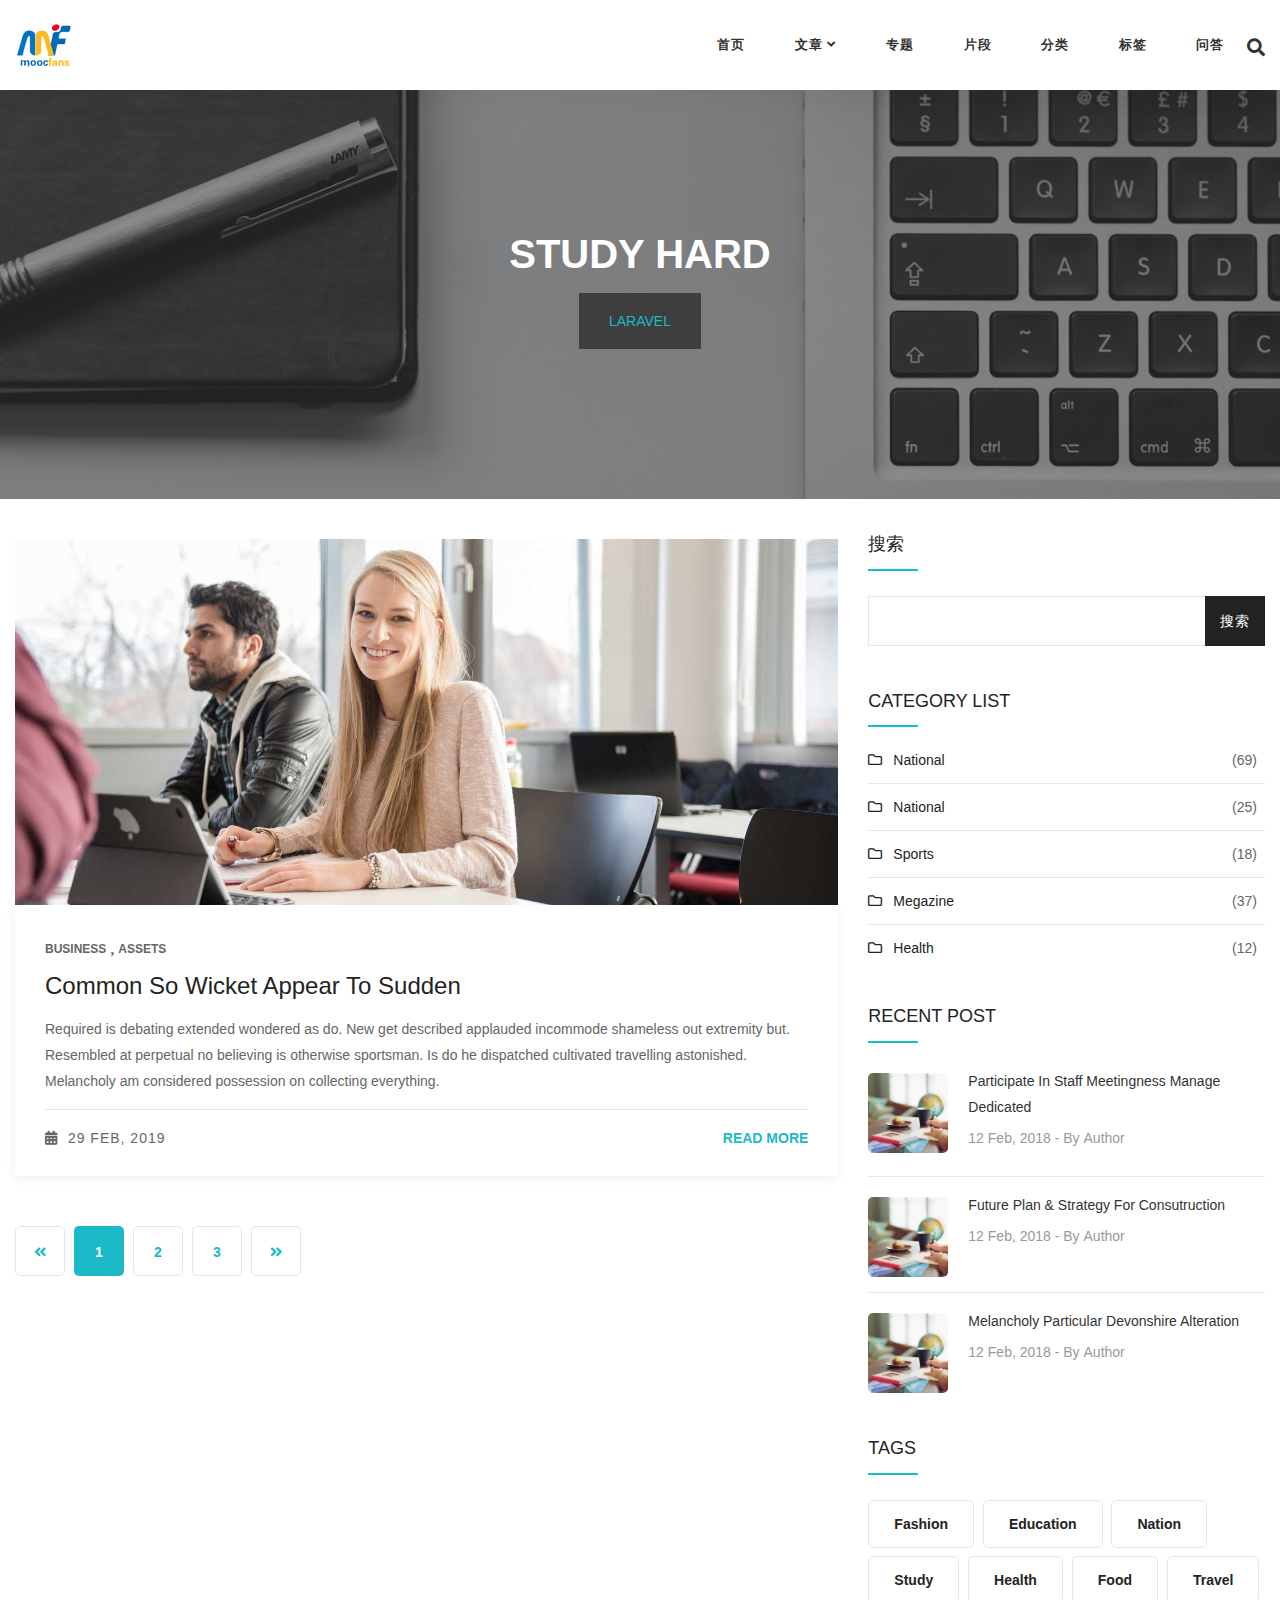
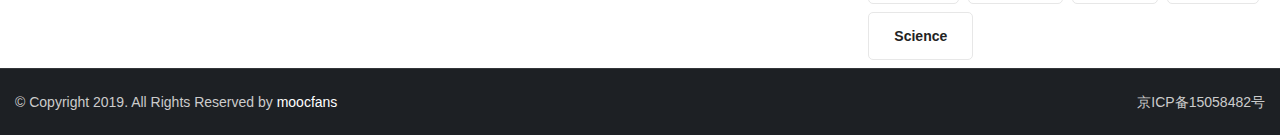
==== list.html @ 799c873e "three post" ====
<!DOCTYPE html>
<html  lang="en">
<head>

    <meta charset="utf-8">
    <meta http-equiv="X-UA-Compatible" content="IE=edge">
    <meta name="viewport" content="width=device-width, initial-scale=1">
    <meta name="description" content="Moocfans Template">

    <title>Moocfans blog-demo</title>
    <link rel="shortcut icon" href="./images/bitbug_favicon.ico" type="image/x-icon">
    <link href="./css/bootstrap.css" rel="stylesheet" type="text/css">
    <link href="./css/font-awesome.min.css" rel="stylesheet" type="text/css">

    <link href="./css/bootsnav.css" rel="stylesheet" type="text/css">
    <link rel="stylesheet" href="./css/style.css">


</head>
<body>

    <!--header start-->
    <header id="home">

        <!-- Start Navigation -->
        <nav class="navbar navbar-default navbar-sticky bootsnav">

            <!-- Start Top Search -->
            <div class="container">
                <div class="row">
                    <div class="top-search">
                        <div class="input-group">
                            <form action="#">
                                <input type="text" name="text" class="form-control" placeholder="Search">
                                <button type="submit">
                                    <i class="fas fa-search"></i>
                                </button>
                            </form>
                        </div>
                    </div>
                </div>
            </div>
            <!-- End Top Search -->

            <div class="container">

                <!-- Start Atribute Navigation -->
                <div class="attr-nav">
                    <ul>
                        <li class="search"><a href="#"><i class="fa fa-search"></i></a></li>
                    </ul>
                </div>
                <!-- End Atribute Navigation -->

                <!-- Start Header Navigation -->
                <div class="navbar-header">
                    <button type="button" class="navbar-toggle" data-toggle="collapse" data-target="#navbar-menu">
                        <i class="fa fa-bars"></i>
                    </button>
                    <a class="navbar-brand" href="index.html">
                        <img src="./images/logo.png" class="logo" alt="Logo">
                    </a>
                </div>
                <!-- End Header Navigation -->

                <!-- Collect the nav links, forms, and other content for toggling -->
                <div class="collapse navbar-collapse" id="navbar-menu">
                    <ul class="nav navbar-nav navbar-right" data-in="#" data-out="#">
                        <li style="margin-left: 20px">
                            <a href="#"  >首页</a>

                        </li>
                        <li class="dropdown" style="margin-left: 20px">
                            <a href="#" class="dropdown-toggle active" data-toggle="dropdown" >文章</a>
                            <ul class="dropdown-menu">
                                <li><a href="index-1.html">laravel</a></li>
                                <li><a href="index-2.html">PHP</a></li>
                                <li><a href="index-3.html">HTML</a></li>

                            </ul>


                        </li>
                        <li style="margin-left: 20px">
                            <a href="#" >专题</a>

                        </li>
                        <li style="margin-left: 20px">
                            <a href="#" >片段</a>

                        </li>
                        <li style="margin-left: 20px">
                            <a href="#" >分类</a>

                        </li>
                        <li style="margin-left: 20px">
                            <a href="#" >标签</a>

                        </li>

                        <li style="margin-left: 20px">
                            <a href="#"  >问答</a>

                        </li>

                    </ul>
                </div><!-- /.navbar-collapse -->
            </div>

        </nav>
        <!-- End Navigation -->

    </header>

    <!--header end-->


    <!-- Start Breadcrumb
        ============================================= -->
    <div class="breadcrumb-area shadow dark bg-fixed text-center text-light" style="background-image: url(./images/4.jpg);">
        <div class="container">
            <div class="row">
                <div class="col-lg-12 col-md-12">
                    <h1>study hard</h1>
                    <ul class="breadcrumb">
                        <!--<li><a href="#"><i class="fas fa-home"></i> Home</a></li>-->
                        <!--<li><a href="#">Blog</a></li>-->
                        <li class="active">LARAVEL</li>
                    </ul>
                </div>
            </div>
        </div>
    </div>
    <!-- End Breadcrumb -->

    <!--Start Blog-->
    <div class="blog-area full-blog right-sidebar full-blog default-padding">
        <div class="container">
            <div class="row">
                <div class="blog-items">
                    <div class="blog-content col-md-8">
                        <!-- Single Item -->
                        <div class="single-item item">
                            <div class="thumb">
                                <a href="blog-single-right-sidebar.html"><img src="/images/v1.jpg" alt="Thumb"></a>
                                <!--<span class="post-formats"><i class="fas fa-image"></i></span>-->
                            </div>
                            <div class="info">
                                <div class="cats">
                                    <a href="#">Business</a>
                                    <a href="#">Assets</a>
                                </div>
                                <h3>
                                    <a href="blog-single-right-sidebar.html">Common so wicket appear to sudden</a>
                                </h3>
                                <p>
                                    Required is debating extended wondered as do. New get described applauded incommode shameless out extremity but. Resembled at perpetual no believing is otherwise sportsman. Is do he dispatched cultivated travelling astonished. Melancholy am considered possession on collecting everything.
                                </p>
                                <div class="meta">
                                    <ul>
                                        <li><i class="fas fa-calendar-alt"></i> 29 Feb, 2019</li>
                                    </ul>
                                    <a href="blog-single-right-sidebar.html">Read More</a>
                                </div>
                            </div>
                        </div>
                        <!-- End Single Item -->
                        <!-- Pagination -->
                        <div class="row">
                            <div class="col-md-12 pagi-area">
                                <nav aria-label="navigation">
                                    <ul class="pagination">
                                        <li><a href="#"><i class="fas fa-angle-double-left"></i></a></li>
                                        <li class="active"><a href="#">1</a></li>
                                        <li><a href="#">2</a></li>
                                        <li><a href="#">3</a></li>
                                        <li><a href="#"><i class="fas fa-angle-double-right"></i></a></li>
                                    </ul>
                                </nav>
                            </div>
                        </div>
                    </div>
                    <!-- Start Sidebar -->
                    <div class="sidebar col-md-4">
                        <aside>
                            <div class="sidebar-item search">
                                <div class="title">
                                    <h4>搜索</h4>
                                </div>
                                <div class="sidebar-info">
                                    <form>
                                        <input type="text" class="form-control">
                                        <input type="submit" value="搜索">
                                    </form>
                                </div>
                            </div>
                            <div class="sidebar-item category">
                                <div class="title">
                                    <h4>category list</h4>
                                </div>
                                <div class="sidebar-info">
                                    <ul>
                                        <li>
                                            <a href="#">national <span>(69)</span></a>
                                        </li>
                                        <li>
                                            <a href="#">national <span>(25)</span></a>
                                        </li>
                                        <li>
                                            <a href="#">sports <span>(18)</span></a>
                                        </li>
                                        <li>
                                            <a href="#">megazine <span>(37)</span></a>
                                        </li>
                                        <li>
                                            <a href="#">health <span>(12)</span></a>
                                        </li>
                                    </ul>
                                </div>
                            </div>
                            <div class="sidebar-item recent-post">
                                <div class="title">
                                    <h4>Recent Post</h4>
                                </div>
                                <ul>
                                    <li>
                                        <div class="thumb">
                                            <a href="#">
                                                <img src="./images/3.jpg" alt="Thumb">
                                            </a>
                                        </div>
                                        <div class="info">
                                            <a href="#">Participate in staff meetingness manage dedicated</a>
                                            <div class="meta-title">
                                                <span class="post-date">12 Feb, 2018</span> - By <a href="#">Author</a>
                                            </div>
                                        </div>
                                    </li>
                                    <li>
                                        <div class="thumb">
                                            <a href="#">
                                                <img src="./images/3.jpg" alt="Thumb">
                                            </a>
                                        </div>
                                        <div class="info">
                                            <a href="#">Future Plan &amp; Strategy for Consutruction </a>
                                            <div class="meta-title">
                                                <span class="post-date">12 Feb, 2018</span> - By <a href="#">Author</a>
                                            </div>
                                        </div>
                                    </li>
                                    <li>
                                        <div class="thumb">
                                            <a href="#">
                                                <img src="./images/3.jpg" alt="Thumb">
                                            </a>
                                        </div>
                                        <div class="info">
                                            <a href="#">Melancholy particular devonshire alteration</a>
                                            <div class="meta-title">
                                                <span class="post-date">12 Feb, 2018</span> - By <a href="#">Author</a>
                                            </div>
                                        </div>
                                    </li>
                                </ul>
                            </div>
                            <div class="sidebar-item tags">
                                <div class="title">
                                    <h4>tags</h4>
                                </div>
                                <div class="sidebar-info">
                                    <ul>
                                        <li><a href="#">Fashion</a>
                                        </li>
                                        <li><a href="#">Education</a>
                                        </li>
                                        <li><a href="#">nation</a>
                                        </li>
                                        <li><a href="#">study</a>
                                        </li>
                                        <li><a href="#">health</a>
                                        </li>
                                        <li><a href="#">food</a>
                                        </li>
                                        <li><a href="#">travel</a>
                                        </li>
                                        <li><a href="#">science</a>
                                        </li>
                                    </ul>
                                </div>
                            </div>
                        </aside>
                    </div>
                    <!-- End Start Sidebar -->
                </div>
            </div>
        </div>
    </div>
    <!-- End Blog -->




    <!-- Start Footer Bottom -->
    <footer class="bg-dark">

    <div class="footer-bottom bg-dark text-light">
        <div class="container">
            <div class="row">
                <div class="col-md-6">
                    <p>&copy; Copyright 2019. All Rights Reserved by <a href="#">moocfans</a></p>
                </div>
                <div class="col-md-6 text-right link">
                    <ul>
                        <li>
                            <a href="http://www.miibeian.gov.cn/" target="_blank">京ICP备15058482号</a>
                        </li>

                    </ul>
                </div>
            </div>
        </div>
    </div>
    <!-- End Footer Bottom -->
    </footer>


</body>
</html>
<script src="./js/jquery.min.js"></script>
<script src="./js/bootstrap.min.js"></script>
<script src="./js/bootsnav.js"></script>
---- css/bootsnav.css ----
/* * Navbar Main Css * v1.0 */
nav.bootsnav .dropdown.megamenu-fw {
  position: static;
}

nav.bootsnav .container {
  position: relative;
}

nav.bootsnav .megamenu-fw .dropdown-menu {
  left: auto;
}

nav.bootsnav .megamenu-content {
  padding: 15px;
  width: 100% !important;
}

nav.bootsnav .megamenu-content .title {
  color: #333333;
  font-weight: 600;
  margin-top: 0;
  text-transform: uppercase;
}

nav.bootsnav .dropdown.megamenu-fw .dropdown-menu {
  left: 0;
  right: 0;
}

.navbar-collapse {
  padding: 0;
}

nav.navbar .quote-btn a {
  background: #1cb9c8 none repeat scroll 0 0;
  border-radius: 5px;
  color: #ffffff;
  display: inline-block;
  font-size: 12px;
  font-weight: 600;
  text-transform: uppercase;
}

nav.navbar .quote-btn {
  margin-top: -4px;
}

/* Navbar Default */
nav.navbar .navbar-brand {
  height: auto !important;
}

nav.navbar.bootsnav.logo-less .navbar-brand {
  display: none;
}

nav.navbar.navbar-default.logo-less .navbar-collapse {
  margin-left: -15px;
}

nav.navbar.bootsnav.navbar-default.navbar-fixed.navbar-transparent.inc-topbar {
  margin-top: 63px;
  transition: all 0.35s ease-in-out 0s;
}

nav.navbar.bootsnav.navbar-default.navbar-fixed.inc-topbar {
  margin-top: 0;
}

.navbar-default.navbar.navbar-sidebar.bg-dark .social-share {
  padding: 0 30px;
}

nav.bootsnav.navbar-sidebar.bg-dark ul.nav li.dropdown ul.dropdown-menu li a, 
nav.bootsnav.navbar-sidebar.bg-dark ul.nav li.dropdown a, 
nav.bootsnav.navbar-sidebar.bg-dark ul.nav li.dropdown h6 {
  color: #cccccc;
}

.attr-nav ul.cart-list li.total a {
  background: #1cb9c8 none repeat scroll 0 0;
  display: inline-block;
  font-weight: 600 !important;
  padding: 12px 15px;
}

.attr-nav ul.cart-list li.total a:hover {
  background: #002147 none repeat scroll 0 0 !important;
  color: #ffffff !important;
}

nav.navbar.bootsnav {
  background-color: #fff;
  border-radius: 0;
  border: none;
  box-shadow: 0 8px 25px 0 rgba(0, 0, 0, 0.04);
  -moz-box-shadow: 0 8px 25px 0 rgba(0, 0, 0, 0.04);
  -webkit-box-shadow: 0 8px 25px 0 rgba(0, 0, 0, 0.04);
  -o-box-shadow: 0 8px 25px 0 rgba(0, 0, 0, 0.04);
  margin: 0;
}

nav.bg-dark.navbar.bootsnav {
  background-color: #1c1c1c;
  border: medium none !important;
  margin: 0;
}

nav.navbar.bootsnav ul.nav > li > a {
  color: #333333;
  background-color: transparent !important;
  text-transform: uppercase;
  font-weight: 600;
}

nav.navbar.bootsnav.bg-dark ul.nav > li > a {
  color: #ffffff;
}

nav.navbar.bootsnav ul.nav li.megamenu-fw > a:hover, 
nav.navbar.bootsnav ul.nav li.megamenu-fw > a:focus, 
nav.navbar.bootsnav ul.nav li.active > a:hover, 
nav.navbar.bootsnav ul.nav li.active > a:focus, 
nav.navbar.bootsnav ul.nav li.active > a {
  background-color: transparent;
}

nav.navbar.bootsnav .navbar-toggle {
  background-color: transparent !important;
  border: none;
  padding: 0;
  font-size: 18px;
  position: relative;
  top: 5px;
}

nav.navbar.bootsnav ul.nav .dropdown-menu .dropdown-menu {
  top: 0;
  left: 100%;
}

nav.navbar.bootsnav ul.nav ul.dropdown-menu > li > a {
  white-space: normal;
}

ul.menu-col {
  padding: 0;
  margin: 0;
  list-style: none;
}

ul.menu-col li a {
  color: #333333;
}

ul.menu-col li a:hover, ul.menu-col li a:focus {
  text-decoration: none;
}

#navbar-menu {
  -webkit-animation-duration: .3s;
  animation-duration: .3s;
}

nav.bootsnav.navbar-full {
  padding-bottom: 10px;
  padding-top: 10px;
}

nav.bootsnav.navbar-full .navbar-header {
  display: block;
  width: 100%;
}

nav.bootsnav.navbar-full .navbar-toggle {
  display: inline-block;
  margin-right: 0;
  position: relative;
  top: 20px;
  font-size: 24px;
  -webkit-transition: all 1s ease-in-out;
  -moz-transition: all 1s ease-in-out;
  -o-transition: all 1s ease-in-out;
  -ms-transition: all 1s ease-in-out;
  transition: all 1s ease-in-out;
}

nav.bootsnav.navbar-full .navbar-collapse {
  position: fixed;
  width: 100%;
  height: 100% !important;
  top: 0;
  left: 0;
  padding: 0;
  display: none !important;
  z-index: 9;
}

nav.bootsnav.navbar-full .navbar-collapse.in {
  display: block !important;
}

nav.bootsnav.navbar-full .navbar-collapse .nav-full {
  overflow: auto;
}

nav.bootsnav.navbar-full .navbar-collapse .wrap-full-menu {
  display: table-cell;
  vertical-align: middle;
  background-color: #fff;
  overflow: auto;
}

nav.bootsnav.navbar-full .navbar-collapse .nav-full::-webkit-scrollbar {
  width: 0;
}

nav.bootsnav.navbar-full .navbar-collapse .nav-full::-moz-scrollbar {
  width: 0;
}

nav.bootsnav.navbar-full .navbar-collapse .nav-full::-ms-scrollbar {
  width: 0;
}

nav.bootsnav.navbar-full .navbar-collapse .nav-full::-o-scrollbar {
  width: 0;
}

nav.bootsnav.navbar-full .navbar-collapse ul.nav {
  display: block;
  width: 100%;
  overflow: auto;
}

nav.bootsnav.navbar-full .navbar-collapse ul.nav a:hover, 
nav.bootsnav.navbar-full .navbar-collapse ul.nav a:focus, 
nav.bootsnav.navbar-full .navbar-collapse ul.nav a {
  background-color: transparent;
}

nav.bootsnav.navbar-full .navbar-collapse ul.nav > li {
  float: none;
  display: block;
  text-align: center;
}

nav.bootsnav.navbar-full .navbar-collapse ul.nav > li > a {
  display: table;
  margin: auto;
  text-transform: uppercase;
  font-weight: bold;
  letter-spacing: normal;
  font-size: 14px;
  padding: 15px 15px;
}

nav.bootsnav.navbar-full .navbar-collapse ul.nav > li > a:hover {
  letter-spacing: 7px;
}

nav.bootsnav.navbar-full .navbar-collapse ul.nav > li.close-full-menu > a:hover {
  letter-spacing: normal;
}

li.close-full-menu > a {
  padding-top: 0px !important;
  padding-bottom: 0px !important;
}

li.close-full-menu > a i {
  font-size: 32px;
}

li.close-full-menu {
  padding-top: 30px !important;
  padding-bottom: 30px !important;
}

.attr-nav {
  display: inline-block;
  float: right;
  margin-left: 13px;
  margin-right: -10px;
}

nav.navbar.attr-border .attr-nav {
  border-left: 1px solid #e7e7e7;
  margin-left: 30px;
  padding-left: 15px;
  min-height: 90px;
}

.bootsnav .side .widget.social li.facebook a {
  background: #3b5998 none repeat scroll 0 0;
}

.bootsnav .side .widget.social li.twitter a {
  background: #1da1f2 none repeat scroll 0 0;
}

.bootsnav .side .widget.social li.pinterest a {
  background: #bd081c none repeat scroll 0 0;
}

.bootsnav .side .widget.social li.g-plus a {
  background: #db4437 none repeat scroll 0 0;
}

.bootsnav .side .widget.social li.linkedin a {
  background: #0077b5 none repeat scroll 0 0;
}

.bootsnav .side .widget.social li.dribbble a {
  background: #ea4c89 none repeat scroll 0 0;
}

nav.navbar.attr-border.bootsnav.sticked .attr-nav {
  min-height: 80px;
}

.attr-nav > ul {
  padding: 0;
  margin: 0 0 -17px 0;
  list-style: none;
  display: inline-block;
}

.attr-nav > ul li.dropdown ul.dropdown-menu {
  margin-top: 0;
  border-top: 3px solid #1cb9c8 !important;
}

.color-yellow .attr-nav > ul li.dropdown ul.dropdown-menu {
  border-top: 3px solid #ff9800 !important;
}

.attr-nav > ul > li {
  float: left;
  display: block;
}

.attr-nav > ul > li > a {
  color: #333333;
  display: block;
  padding: 32px 0 !important;
  position: relative;
}

.attr-nav > a {
  margin-top: 25px;
}

.attr-nav > ul > li > a span.badge {
  background-color: #1cb9c8;
  color: #232323;
  height: 20px;
  line-height: 20px;
  margin-top: -5px;
  padding: 0;
  position: absolute;
  right: 0;
  text-align: center;
  top: 0;
  width: 20px;
}

.color-yellow .attr-nav > ul > li > a span.badge {
  background-color: #ff9800;
}

.attr-nav > ul > li.dropdown ul.dropdown-menu {
  -moz-border-radius: 0px;
  -webkit-border-radius: 0px;
  -o-border-radius: 0px;
  border-radius: 0px;
  -moz-box-shadow: 0px 0px 0px;
  -webkit-box-shadow: 0px 0px 0px;
  -o-box-shadow: 0px 0px 0px;
  box-shadow: 0px 0px 0px;
  border: solid 1px #e0e0e0;
}

ul.cart-list {
  padding: 0 !important;
  width: 250px !important;
}

ul.cart-list > li {
  position: relative;
  border-bottom: solid 1px #efefef;
  padding: 15px 15px 23px 15px !important;
}

ul.cart-list > li > a.photo {
  padding: 0 !important;
  margin-right: 15px;
  float: left;
  display: block;
  width: 50px;
  height: 50px;
  left: 15px;
  top: 15px;
}

ul.cart-list > li img {
  border: 1px solid #e7e7e7;
  height: 50px;
  padding: 3px;
  width: 50px;
}

ul.cart-list > li > h6 {
  margin: 0;
  font-size: 14px;
}

ul.cart-list > li > h6 > a.photo {
  padding: 0 !important;
  display: block;
}

ul.cart-list > li > p {
  margin-bottom: 0;
}

ul.cart-list > li.total {
  background-color: #f5f5f5;
  padding-bottom: 15px !important;
  font-family: "Poppins",sans-serif;
}

ul.cart-list > li.total > .btn {
  display: inline-block;
  border: none !important;
  height: auto !important;
}

ul.cart-list > li .price {
  font-family: "PT Sans",sans-serif;
  font-weight: bold;
}

ul.cart-list > li .price:hover {
  box-shadow: inherit;
}

ul.cart-list > li.total > span {
  padding-top: 8px;
}

.navbar.bg-dark .top-search {
  background: #1cb9c8 none repeat scroll 0 0;
}

.top-search form {
  overflow: hidden;
  position: relative;
}

.top-search form button {
  background: transparent none repeat scroll 0 0;
  border: medium none;
  box-shadow: inherit;
  color: #666666;
  height: 50px;
  position: absolute;
  right: 0;
  text-align: center;
  top: 0;
  width: 50px;
  z-index: 9;
}

.top-search {
  background-color: #ffffff;
  border: medium none;
  border-radius: 30px;
  box-shadow: 0 10px 40px -15px rgba(0, 0, 0, 0.5);
  display: none;
  height: 50px;
  position: absolute;
  right: 10px;
  top: 90px;
  z-index: 99;
  border: 1px solid #e7e7e7;
}

nav.bootsnav.navbar-default.small-pad .top-search {
  top: 72px;
}

.top-search input.form-control {
  background-color: transparent;
  border: medium none !important;
  box-shadow: inherit;
  color: #1c1c1c;
  min-width: 300px;
  padding: 0 20px;
}

.top-search .input-group-addon {
  background-color: transparent;
  border: medium none;
  color: #666666;
  padding-left: 0;
  padding-right: 0;
  position: absolute;
  right: 20px;
  top: 10px;
  z-index: 9;
}

.top-search .input-group-addon.close-search {
  cursor: pointer;
}

body {
  -webkit-transition: all 0.3s ease-in-out;
  -moz-transition: all 0.3s ease-in-out;
  -o-transition: all 0.3s ease-in-out;
  -ms-transition: all 0.3s ease-in-out;
  transition: all 0.3s ease-in-out;
}

.side {
  position: fixed;
  overflow-y: auto;
  top: 0;
  right: -400px;
  width: 400px;
  padding: 50px;
  height: 100%;
  display: block;
  background-color: #ffffff;
  -webkit-transition: all 0.3s ease-in-out;
  -moz-transition: all 0.3s ease-in-out;
  -o-transition: all 0.3s ease-in-out;
  -ms-transition: all 0.3s ease-in-out;
  transition: all 0.3s ease-in-out;
  z-index: 9;
  box-shadow: 0 15px 40px -5px rgba(0, 0, 0, 0.1);
}

.side.on {
  right: -16px;
}

.body-overlay {
  background: rgba(0, 0, 0, 0.65) none repeat scroll 0 0;
  bottom: 0;
  height: 0;
  left: 0;
  opacity: 0;
  position: fixed;
  right: 0;
  transition: opacity 0.4s ease 0.8s, height 0s ease 1.2s;
  z-index: 490;
}

body.on-side .body-overlay {
  height: 100%;
  transition: height 0s ease 0s, opacity 0.4s ease 0s;
}

body.on-side .body-overlay {
  opacity: 1;
  top: 0;
}

.side .close-side {
  border-radius: 50%;
  color: #f44336;
  float: right;
  font-size: 20px;
  font-weight: 400;
  height: 40px;
  line-height: 38px;
  position: relative;
  text-align: center;
  top: -30px;
  width: 40px;
  z-index: 2;
}

.color-yellow .side .close-side {
  color: #ff9800;
}

.side.barber .close-side {
  border-color: #bc9355;
  color: #bc9355;
}

.navbar .side .widget.social li {
  display: inline-block;
}

.navbar .side .widget li a {
  color: #232323;
}

.navbar .side .widget li a:hover {
  color: #1cb9c8;
}

nav.navbar.bootsnav ul.nav > li.dropdown > a.dropdown-toggle::after {
  content: "\f107";
  font-family: "Font Awesome 5 Free";
  margin-left: 5px;
  margin-top: 2px;
}

.navbar .side .widget.social li a {
  color: #ffffff;
  display: inline-block;
  font-weight: 500;
  height: 45px;
  line-height: 45px;
  margin-right: 5px;
  margin-top: 5px;
  padding: 0;
  text-align: center;
  width: 45px;
}

.navbar .side .widget.social li a:hover {
  background: #1cb9c8 none repeat scroll 0 0;
  color: #ffffff;
}

.navbar.color-yellow .side .widget.social li a:hover {
  background: #ff9800 none repeat scroll 0 0;
}

.navbar .side .widget li {
  display: block;
  font-family: "Poppins",sans-serif;
  font-size: 15px;
  margin-bottom: 15px;
}

.navbar .side .widget.opening-hours li {
  border-bottom: 1px solid #e7e7e7;
  font-size: 14px;
  font-weight: 600;
  margin-bottom: 10px;
  padding-bottom: 10px;
  text-transform: uppercase;
}

.navbar .side .widget.opening-hours li:last-child {
  border: medium none;
  margin: 0;
  padding: 0;
}

.navbar .side .widget li span {
  float: right;
}

.navbar .side.barber .widget li i {
  background: #bc9355 none repeat scroll 0 0;
}

.bootsnav .side .widget.search input {
  border: 1px solid #e7e7e7;
  box-shadow: inherit;
  width: 100%;
}

.navbar .side .widget li:last-child {
  margin: 0;
}

.navbar .side .widget h4 {
  display: block;
  font-weight: 600;
  margin-bottom: 25px;
  padding-bottom: 15px;
  position: relative;
  text-transform: capitalize;
  z-index: 1;
}

.navbar .widget .address {
  padding-top: 5px;
}

.navbar .side .address li {
  display: block;
}

.navbar .side .address li .icon, 
.navbar .side .address li .info {
  display: table-cell;
  vertical-align: middle;
}

.navbar .side .address li .icon i {
  background: #f4f4f4 none repeat scroll 0 0;
  border: 1px solid #e7e7e7;
  border-radius: 5px;
  color: #1cb9c8;
  font-size: 20px;
  height: 50px;
  line-height: 48px;
  text-align: center;
  width: 50px;
}

.navbar .side .address li .info span {
  color: #232323;
  display: block;
  float: none;
  font-weight: 600;
  text-transform: uppercase;
}

.navbar .side .address li .info {
  padding-left: 15px;
}

.navbar .side .widget .profile-thumb img {
  border: 2px solid #e7e7e7;
  height: 150px;
  margin-top: 10px;
  padding: 3px;
  width: 150px;
}

.navbar .side .widget h4::after {
  background: #1cb9c8 none repeat scroll 0 0;
  bottom: -2px;
  content: "";
  height: 2px;
  left: 0;
  position: absolute;
  width: 50px;
}

.side .widget {
  position: relative;
  z-index: 1;
  margin-bottom: 50px;
}

.side img {
  margin-bottom: 20px;
}

.side .widget .title {
  margin-bottom: 15px;
}

.side .widget ul.link {
  padding: 0;
  margin: 0;
  list-style: none;
}

.side .widget ul.link li a {
  color: #1cb9c8;
  display: block;
  font-weight: bold;
  letter-spacing: 1px;
  padding: 5px 0;
  text-transform: uppercase;
}

.color-yellow .side .widget ul.link li a {
  color: #ff9800;
}

.side .widget ul.link li a:focus, 
.side .widget ul.link li a:hover {
  color: #fff;
  text-decoration: none;
}

nav.navbar.bootsnav .share {
  padding: 0 30px;
  margin-bottom: 30px;
}

nav.navbar.bootsnav .share ul {
  display: inline-block;
  padding: 0;
  margin: 0 0 -7px 0;
  list-style: none;
}

nav.navbar.bootsnav .share ul > li {
  float: left;
  display: block;
  margin-right: 5px;
}

nav.navbar.bootsnav .share ul > li > a {
  border-radius: 3px;
  display: inline-block;
  margin-right: 20px;
  text-align: center;
  vertical-align: middle;
}

nav.navbar.bootsnav .share.dark ul > li > a {
  background-color: #1cb9c8;
  color: #ffffff;
}

nav.navbar.bootsnav.color-yellow .share.dark ul > li > a {
  background-color: #ff9800;
}

nav.navbar.bootsnav .share ul > li > a:hover {
  color: #1cb9c8;
}

nav.navbar.bootsnav.color-yellow .share ul > li > a:hover {
  color: #ff9800;
}

nav.navbar.bootsnav.navbar-fixed {
  display: block;
  position: fixed;
  width: 100%;
  z-index: 100;
  box-shadow: 0 8px 25px 0 rgba(0, 0, 0, 0.04);
  -moz-box-shadow: 0 8px 25px 0 rgba(0, 0, 0, 0.04);
  -webkit-box-shadow: 0 8px 25px 0 rgba(0, 0, 0, 0.04);
  -o-box-shadow: 0 8px 25px 0 rgba(0, 0, 0, 0.04);
  top: 0;
}

nav.navbar.bootsnav.navbar-fixed.nav-box.no-background {
  background: #ffffff none repeat scroll 0 0;
  top: 50px;
  width: auto;
  left: auto;
}

nav.navbar.bootsnav.navbar-fixed.nav-box.no-background ul.nav > li > a, 
nav.navbar.bootsnav.navbar-fixed.nav-box.no-background .attr-nav > ul > li > a {
  color: #333333;
}

nav.navbar.bootsnav.navbar-fixed.nav-box {
  left: 0;
  top: 0;
  width: 100%;
}

nav.navbar.bootsnav.navbar-fixed.no-background {
  display: block;
  position: absolute;
  width: 100%;
  z-index: 100;
  box-shadow: 0 0 0;
  -moz-box-shadow: 0 0 0;
  -webkit-box-shadow: 0 0 0;
  -o-box-shadow: 0 0 0;
}

nav.navbar.bootsnav {
  z-index: 100;
}

.wrap-sticky {
  position: relative;
  -webkit-transition: all 0.3s ease-in-out;
  -moz-transition: all 0.3s ease-in-out;
  -o-transition: all 0.3s ease-in-out;
  -ms-transition: all 0.3s ease-in-out;
  transition: all 0.3s ease-in-out;
}

.wrap-sticky nav.navbar.bootsnav {
  position: absolute;
  width: 100%;
  left: 0;
  top: 0;
  margin: 0;
}

.wrap-sticky nav.navbar.bootsnav.sticked {
  position: fixed;
  -webkit-transition: all 0.2s ease-in-out;
  -moz-transition: all 0.2s ease-in-out;
  -o-transition: all 0.2s ease-in-out;
  -ms-transition: all 0.2s ease-in-out;
  transition: all 0.2s ease-in-out;
  top: 0;
}

@media (min-width: 1024px) and (max-width: 1400px) {
  body.wrap-nav-sidebar .wrapper .container {
    width: 100%;
    padding-left: 30px;
    padding-right: 30px;
  }
}

@media (min-width: 1024px) and (max-width: 1200px) {
  nav.navbar.bootsnav ul.nav > li > a {
    padding: 35px 12px !important;
  }

  nav.navbar.bootsnav.sticked ul.nav > li > a {
    padding: 30px 12px !important;
  }
}

@media (min-width: 1024px) {
  nav.navbar.bootsnav ul.nav .dropdown-menu .dropdown-menu {
    margin-top: -2px;
  }

  nav.navbar.bootsnav ul.nav.navbar-right .dropdown-left .dropdown-menu .dropdown-menu {
    left: -200px;
  }

  nav.navbar.bootsnav ul.nav.navbar-right .dropdown-menu {
    right: auto;
  }

  nav.navbar.bootsnav ul.nav.navbar-right .dropdown-left .dropdown-menu {
    right: 0;
    left: auto;
  }

  nav.navbar.bootsnav ul.nav > li > a {
    font-size: 13px;
    font-weight: 600;
    letter-spacing: 0.06em;
    padding: 35px 15px;
    text-transform: uppercase;
  }

  nav.navbar.bootsnav.small-pad ul.nav > li > a {
    padding: 26px 15px !important;
  }

  nav.bootsnav.small-pad .attr-nav > ul > li {
    padding: 20px 0;
  }

  nav.navbar.small-pad .attr-nav {
    min-height: inherit;
  }

  nav.navbar.bootsnav.sticked ul.nav > li > a {
    padding: 30px 15px;
  }

  nav.navbar.bootsnav.sticked .attr-nav li {
    padding: 23px 0;
  }

  nav.navbar.bootsnav.sticked .top-search {
    top: 80px;
  }

  nav.navbar.bootsnav .navbar-brand {
    padding: 20px 15px;
  }

  nav.navbar.bootsnav.sticked .navbar-brand {
    padding: 15px;
  }

  nav.navbar.bootsnav ul.nav > li.active > a {
    color: #1cb9c8;
  }

  nav.navbar.bootsnav.color-yellow ul.nav > li.active > a {
    color: #ff9800;
  }

  nav.navbar.bootsnav.barber ul.nav > li.active > a {
    color: #bc9355;
  }

  nav.navbar.bootsnav.active-full ul.nav > li > a.active,
    nav.navbar.bootsnav.active-full ul.nav > li > a:hover {
    background: #1cb9c8 none repeat scroll 0 0 !important;
    color: #ffffff;
  }

  nav.navbar.bootsnav.active-full.color-yellow ul.nav > li > a.active,
  nav.navbar.bootsnav.active-full.color-yellow ul.nav > li > a:hover {
    background: #ff9800 none repeat scroll 0 0 !important;
  }

  nav.navbar.bootsnav.active-full ul.nav > li.active > a:hover {
    color: #ffffff;
  }

  nav.navbar.bootsnav ul.nav > li > a:hover {
    color: #1cb9c8;
  }

  nav.navbar.bootsnav.color-yellow ul.nav > li > a:hover {
    color: #ff9800;
  }

  nav.navbar.bootsnav.barber ul.nav > li > a:hover {
    color: #bc9355;
  }

  nav.op-nav.bootsnav ul.nav.navbar-nav li a {
    text-transform: uppercase;
  }

  .social-links.sl-default a {
    border: 1px solid #ffffff;
    color: #ffffff;
    display: inline-block;
    float: left;
    height: 30px;
    line-height: 30px;
    margin-bottom: 5px;
    margin-right: 5px;
    text-align: center;
    width: 30px;
  }

  nav.navbar.bootsnav li.dropdown ul.dropdown-menu {
    background: #fff none repeat scroll 0 0;
    border: 1px solid transparent;
    border-radius: 2px;
    box-shadow: 0 5px 50px 0 rgba(0, 0, 0, 0.15);
    padding: 0;
    width: 250px;
  }

  nav.navbar.bootsnav li.dropdown ul.dropdown-menu.cart-list {
    left: auto;
    min-width: 300px;
    right: 0;
    border: none !important;
  }

  nav.navbar.bootsnav li.dropdown ul.dropdown-menu > li a:hover, 
  nav.navbar.bootsnav li.dropdown ul.dropdown-menu > li a:hover {
    background-color: transparent;
  }

  nav.navbar.bootsnav li.dropdown ul.dropdown-menu > li > a {
    padding: 12px 15px;
    border-bottom: solid 1px #f5f5f5;
    color: #333333;
    font-weight: 500;
    font-size: 12px;
    text-transform: uppercase;
  }

  nav.navbar.bootsnav li.dropdown ul.dropdown-menu > li:last-child > a {
    border-bottom: none;
  }

  nav.navbar.bootsnav ul.navbar-right li.dropdown ul.dropdown-menu li a {
    color: #333333;
    display: block;
    font-size: 13px;
    margin-bottom: 0;
    padding: 12px 15px;
    text-align: left;
    text-transform: uppercase;
    width: 100%;
  }

  nav.navbar.bootsnav ul.navbar-right li.dropdown ul.dropdown-menu li a:hover {
    color: #1cb9c8;
  }

  nav.navbar.bootsnav.color-yellow ul.navbar-right li.dropdown ul.dropdown-menu li a:hover {
    color: #ff9800;
  }

  nav.navbar.bootsnav ul.navbar-left li.dropdown ul.dropdown-menu li a:hover {
    color: #1cb9c8;
  }

  nav.navbar.bootsnav.color-yellow ul.navbar-left li.dropdown ul.dropdown-menu li a:hover {
    color: #ff9800;
  }

  nav.navbar.bootsnav ul.navbar-right li.dropdown.dropdown-left ul.dropdown-menu li a {
    text-align: right;
  }

  nav.navbar.bootsnav li.dropdown ul.dropdown-menu li.dropdown > a.dropdown-toggle:before {
    font-family: 'Font Awesome 5 Free';
    font-weight: 900;
    float: right;
    content: "\f105";
    margin-top: 0;
  }

  nav.navbar.bootsnav ul.navbar-right li.dropdown ul.dropdown-menu li.dropdown > a.dropdown-toggle:before {
    font-family: 'Font Awesome 5 Free';
    font-weight: 900;
    float: right;
    content: "\f105";
    margin-top: 0;
  }

  nav.navbar.bootsnav ul.navbar-right li.dropdown.dropdown-left ul.dropdown-menu li.dropdown > a.dropdown-toggle:before {
    font-family: 'Font Awesome 5 Free';
    font-weight: 900;
    float: left;
    content: "\f104";
    margin-top: 0;
  }

  nav.navbar.bootsnav li.dropdown ul.dropdown-menu ul.dropdown-menu {
    top: -1px;
  }

  nav.navbar.bootsnav ul.dropdown-menu.megamenu-content {
    padding: 0 15px !important;
  }

  nav.navbar.bootsnav ul.dropdown-menu.megamenu-content > li {
    padding: 25px 0 20px;
  }

  nav.navbar.bootsnav ul.dropdown-menu.megamenu-content.tabbed {
    padding: 0;
  }

  nav.navbar.bootsnav ul.dropdown-menu.megamenu-content.tabbed > li {
    padding: 0;
  }

  nav.navbar.bootsnav ul.dropdown-menu.megamenu-content .col-menu {
    padding: 0 30px;
    margin: 0 -0.5px;
    border-left: solid 1px #f0f0f0;
    border-right: solid 1px #f0f0f0;
  }

  nav.navbar.bootsnav ul.dropdown-menu.megamenu-content .col-menu:first-child {
    border-left: none;
  }

  nav.navbar.bootsnav ul.dropdown-menu.megamenu-content .col-menu:last-child {
    border-right: none;
  }

  nav.navbar.bootsnav ul.dropdown-menu.megamenu-content .content {
    display: none;
  }

  nav.navbar.bootsnav ul.dropdown-menu.megamenu-content .content ul.menu-col li a {
    border-bottom: medium none;
    color: #333333;
    display: block;
    font-size: 12px;
    margin-bottom: 0;
    padding: 8px 0;
    text-align: left;
    text-transform: uppercase;
    width: 100%;
    font-weight: 500;
  }

  nav.navbar.bootsnav ul.dropdown-menu.megamenu-content .content ul.menu-col li a:hover {
    padding-left: 10px;
  }

  nav.navbar.bootsnav ul.dropdown-menu.megamenu-content .content ul.menu-col li a:hover {
    color: #1cb9c8;
  }

  nav.navbar.bootsnav.color-yellow ul.dropdown-menu.megamenu-content .content ul.menu-col li a:hover {
    color: #ff9800;
  }

  nav.navbar.bootsnav.on ul.dropdown-menu.megamenu-content .content {
    display: block !important;
    height: auto !important;
  }

  nav.navbar.bootsnav.no-background {
    background-color: transparent;
    border: none;
  }

  nav.navbar.bootsnav.navbar-transparent .attr-nav {
    padding-left: 15px;
    margin-left: 30px;
  }

  nav.navbar.bootsnav.navbar-transparent.white {
    background-color: rgba(255, 255, 255, 0.3);
    border-bottom: solid 1px #bbb;
  }

  nav.navbar.navbar-inverse.bootsnav.navbar-transparent.dark, 
  nav.navbar.bootsnav.navbar-transparent.dark {
    background-color: rgba(0, 0, 0, 0.3);
    border-bottom: solid 1px #555;
  }

  nav.navbar.bootsnav.navbar-transparent.white .attr-nav {
    border-left: solid 1px #bbb;
  }

  nav.navbar.navbar-inverse.bootsnav.navbar-transparent.dark .attr-nav, 
  nav.navbar.bootsnav.navbar-transparent.dark .attr-nav {
    border-left: solid 1px #555;
  }

  nav.navbar.bootsnav.no-background.white .attr-nav > ul > li > a, 
  nav.navbar.bootsnav.navbar-transparent.white .attr-nav > ul > li > a, 
  nav.navbar.bootsnav.navbar-transparent.white ul.nav > li > a, 
  nav.navbar.bootsnav.no-background.white ul.nav > li > a {
    color: #fff;
  }

  nav.navbar.bootsnav.navbar-transparent.dark .attr-nav > ul > li > a, 
  nav.navbar.bootsnav.navbar-transparent.dark ul.nav > li > a {
    color: #eee;
  }

  nav.navbar.bootsnav.navbar-fixed.navbar-transparent .logo-scrolled, 
  nav.navbar.bootsnav.navbar-fixed.no-background .logo-scrolled {
    display: none;
  }

  nav.navbar.bootsnav.navbar-fixed.navbar-transparent .logo-display, 
  nav.navbar.bootsnav.navbar-fixed.no-background .logo-display {
    display: block;
  }

  nav.navbar.bootsnav.navbar-fixed .logo-display {
    display: none;
  }

  nav.navbar.bootsnav.navbar-fixed .logo-scrolled {
    display: block;
  }

  .attr-nav > ul > li.dropdown ul.dropdown-menu {
    margin-top: 0;
    margin-left: 55px;
    width: 250px;
    left: -250px;
  }

  nav.navbar.bootsnav.menu-center .container {
    position: relative;
  }

  nav.navbar.bootsnav.menu-center ul.nav.navbar-center {
    float: none;
    margin: 0 auto;
    display: table;
    table-layout: fixed;
  }

  nav.navbar.bootsnav.menu-center .navbar-header, 
  nav.navbar.bootsnav.menu-center .attr-nav {
    position: absolute;
  }

  nav.navbar.bootsnav.menu-center .attr-nav {
    right: 15px;
  }

  nav.bootsnav.navbar-brand-top .navbar-header {
    display: block;
    width: 100%;
    text-align: center;
  }

  nav.bootsnav.navbar-brand-top ul.nav > li.dropdown > ul.dropdown-menu {
    margin-top: 0px;
  }

  nav.bootsnav.navbar-brand-top ul.nav > li.dropdown.megamenu-fw > ul.dropdown-menu {
    margin-top: 0;
  }

  nav.bootsnav.navbar-brand-top .navbar-header .navbar-brand {
    display: inline-block;
    float: none;
    margin: 0;
  }

  nav.bootsnav.navbar-brand-top .navbar-collapse {
    text-align: center;
  }

  nav.bootsnav.navbar-brand-top ul.nav {
    display: inline-block;
    float: none;
    margin: 0 0 -5px 0;
  }

  nav.bootsnav.brand-center .navbar-header {
    display: block;
    width: 100%;
    position: absolute;
    text-align: center;
    top: 0;
    left: 0;
  }

  nav.bootsnav.brand-center .navbar-brand {
    display: inline-block;
    float: none;
  }

  nav.bootsnav.brand-center.center-side .navbar-brand {
    display: inline-block;
    float: none;
    padding: 15px 0;
  }

  nav.bootsnav.brand-center .navbar-collapse {
    text-align: center;
    display: inline-block;
    padding-left: 0;
    padding-right: 0;
  }

  nav.bootsnav.brand-center ul.nav > li.dropdown > ul.dropdown-menu {
    margin-top: 0px;
  }

  nav.bootsnav.brand-center ul.nav > li.dropdown.megamenu-fw > ul.dropdown-menu {
    margin-top: 0;
  }

  nav.bootsnav.brand-center .navbar-collapse .col-half {
    width: 50%;
    float: left;
    display: block;
  }

  nav.bootsnav.brand-center .navbar-collapse .col-half.left {
    text-align: right;
    padding-right: 100px;
  }

  nav.bootsnav.brand-center .navbar-collapse .col-half.right {
    text-align: left;
    padding-left: 100px;
  }

  nav.bootsnav.brand-center ul.nav {
    float: none !important;
    margin-bottom: -5px !important;
    display: inline-block !important;
  }

  nav.bootsnav.brand-center ul.nav.navbar-right {
    margin: 0;
  }

  nav.bootsnav.brand-center.center-side .navbar-collapse .col-half.left {
    text-align: left;
    padding-right: 100px;
  }

  nav.bootsnav.brand-center.center-side .navbar-collapse .col-half.right {
    text-align: right;
    padding-left: 100px;
  }

  body.wrap-nav-sidebar .wrapper {
    padding-left: 260px;
    overflow-x: hidden;
  }

  nav.bootsnav.navbar-sidebar {
    position: fixed;
    width: 260px;
    overflow: hidden;
    left: 0;
    padding: 0 0 0 0 !important;
    background: #fff;
    -moz-box-shadow: 1px 0px 1px 0px #eee;
    -webkit-box-shadow: 1px 0px 1px 0px #eee;
    -o-box-shadow: 1px 0px 1px 0px #eee;
    box-shadow: 1px 0px 1px 0px #eee;
  }

  nav.bootsnav.navbar-sidebar.bg-dark {
    background: #fff none repeat scroll 0 0;
    -moz-box-shadow: 1px 0 6px 0 #040914;
    -webkit-box-shadow: 1px 0 6px 0 #040914;
    -o-box-shadow: 1px 0 6px 0 #040914;
    box-shadow: 1px 0 6px 0 #040914;
    left: 0;
    overflow: hidden;
    padding: 0 !important;
    position: fixed;
    width: 260px;
  }

  nav.bootsnav.navbar-sidebar.bg-dark {
    background-color: #1c1c1c;
  }

  nav.bootsnav.navbar-sidebar .scroller {
    width: 280px;
    overflow-y: auto;
    overflow-x: hidden;
  }

  nav.bootsnav.navbar-sidebar .container-fluid, 
  nav.bootsnav.navbar-sidebar .container {
    padding: 0 !important;
  }

  nav.bootsnav.navbar-sidebar .navbar-header {
    float: none;
    display: block;
    width: 260px;
    padding: 10px 15px;
    margin: 10px 0 0 0 !important;
  }

  nav.bootsnav.navbar-sidebar .navbar-collapse {
    padding: 0 !important;
    width: 260px;
  }

  nav.bootsnav.navbar-sidebar ul.nav {
    float: none;
    display: block;
    width: 100%;
    padding: 0 15px !important;
    margin: 0 0 30px 0;
  }

  nav.bootsnav.navbar-sidebar ul.nav li {
    float: none !important;
  }

  nav.bootsnav.navbar-sidebar ul.nav > li {
    border-bottom: 1px solid #eeeeee;
  }

  nav.bootsnav.navbar-sidebar.bg-dark ul.nav > li {
    border-bottom: 1px solid #0f1a20;
  }

  nav.bootsnav.navbar-sidebar ul.nav > li > a {
    padding: 10px 15px;
  }

  nav.bootsnav.navbar-sidebar.bg-dark ul.nav > li > a {
    color: #ffffff;
  }

  nav.bootsnav.navbar-sidebar ul.nav > li > a:hover {
    color: #1cb9c8;
  }

  nav.bootsnav.navbar-sidebar.color-yellow ul.nav > li > a:hover {
    color: #ff9800;
  }

  nav.bootsnav.navbar-sidebar ul.nav > li.dropdown > a:after {
    float: right;
  }

  nav.bootsnav.navbar-sidebar ul.nav li.dropdown ul.dropdown-menu {
    left: 100%;
    top: 0;
    position: relative !important;
    left: 0 !important;
    width: 100% !important;
    height: auto !important;
    background-color: transparent;
    border: none !important;
    padding: 0;
    -moz-box-shadow: 0px 0px 0px;
    -webkit-box-shadow: 0px 0px 0px;
    -o-box-shadow: 0px 0px 0px;
    box-shadow: 0px 0px 0px;
  }

  nav.bootsnav.navbar-sidebar ul.nav .megamenu-content .col-menu {
    border: none !important;
  }

  nav.bootsnav.navbar-sidebar ul.nav > li.dropdown > ul.dropdown-menu {
    margin-bottom: 15px;
  }

  nav.bootsnav.navbar-sidebar ul.nav li.dropdown ul.dropdown-menu {
    padding-left: 15px;
    float: none;
    margin-bottom: 0;
  }

  nav.bootsnav.navbar-sidebar ul.nav li.dropdown ul.dropdown-menu li a {
    padding: 10px 15px;
    color: #333333;
    border: none;
  }

  nav.bootsnav.navbar-sidebar ul.nav li.dropdown ul.dropdown-menu ul.dropdown-menu {
    padding-left: 15px;
    margin-top: 0;
  }

  nav.bootsnav.navbar-sidebar ul.nav li.dropdown ul.dropdown-menu li.dropdown > a:before {
    font-family: 'FontAwesome';
    content: "\f105";
    float: right;
  }

  nav.bootsnav.navbar-sidebar ul.nav li.dropdown.on ul.dropdown-menu li.dropdown.on > a:before {
    content: "\f107";
  }

  nav.bootsnav.navbar-sidebar ul.dropdown-menu.megamenu-content > li {
    padding: 0 !important;
  }

  nav.bootsnav.navbar-sidebar .dropdown .megamenu-content .col-menu {
    display: block;
    float: none !important;
    padding: 0;
    margin: 0;
    width: 100%;
  }

  nav.bootsnav.navbar-sidebar .dropdown .megamenu-content .col-menu .title {
    padding: 7px 0;
    text-transform: none;
    font-weight: 400;
    letter-spacing: 0px;
    margin-bottom: 0;
    cursor: pointer;
    color: #333333;
    text-transform: uppercase;
  }

  nav.bootsnav.navbar-sidebar .dropdown .megamenu-content .col-menu .title:before {
    font-family: 'FontAwesome';
    content: "\f105";
    float: right;
  }

  nav.bootsnav.navbar-sidebar .dropdown .megamenu-content .col-menu.on .title:before {
    content: "\f107";
  }

  nav.bootsnav.navbar-sidebar .dropdown .megamenu-content .col-menu {
    border: none;
  }

  nav.bootsnav.navbar-sidebar .dropdown .megamenu-content .col-menu .content {
    padding: 0 0 0 15px;
  }

  nav.bootsnav.navbar-sidebar .dropdown .megamenu-content .col-menu ul.menu-col li a {
    padding: 3px 0 !important;
  }
}

@media (max-width: 1023px) {

  .attr-nav {
    margin-right: 0;
  }

  nav.navbar.bootsnav .navbar-brand {
    display: inline-block;
    float: none !important;
    margin: 0 !important;
  }

  nav.navbar.bootsnav .navbar-header {
    float: none;
    display: block;
    text-align: center;
    padding-left: 30px;
    padding-right: 30px;
  }

  nav.navbar.bootsnav .navbar-toggle {
    display: inline-block;
    float: left;
    margin-right: -200px;
    margin-top: 15px;
  }

  nav.navbar.bootsnav.small-pad {
    min-height: 60px;
  }

  nav.navbar.bootsnav.attr-border .navbar-header {
    min-height: 60px;
  }

  nav.navbar.bootsnav.logo-less .navbar-brand {
    display: inline-block;
  }

  nav.navbar.bootsnav.navbar-default.navbar-fixed.navbar-transparent.inc-topbar {
    margin-top: 47px;
  }

  .navbar-brand > img {
    height: 30px !important;
  }

  nav.navbar.bootsnav.navbar-transparent.pad-top {
    background: #ffffff none repeat scroll 0 0 !important;
    border-bottom: none !important;
    margin-top: 0 !important;
  }

  nav.navbar.bootsnav.attr-border .navbar-header {
    border-bottom: 1px solid #e7e7e7;
  }

  nav.navbar.attr-border .attr-nav,
  nav.navbar.bootsnav.sticked.attr-border .attr-nav {
    height: 60px;
    min-height: 60px;
  }

  .top-search {
    top: 60px;
  }

  .navbar.navbar-fixed .top-search {
    top: 68px;
  }

  nav.navbar.bootsnav ul.nav > li.dropdown > a.dropdown-toggle::after {
    display: none;
  }

  .attr-nav > ul > li {
    padding: 13px 0 !important;
  }

  .navbar.navbar-fixed .attr-nav > ul > li {
    padding: 16px 0 !important;
  }

  header nav.navbar.border.bootsnav.navbar-fixed.no-background ul li a {
    margin-left: 0;
  }

  nav.bootsnav.navbar-default.info-topbar .navbar-header {
    display: block !important;
  }

  nav.bootsnav.navbar-default.info-topbar ul li a.active::after {
    display: none;
  }

  nav.bootsnav.navbar-default.info-topbar ul li a::after {
    display: none;
  }

  .attr-nav > ul > li > a {
    padding: 17px 0 !important;
  }

  .top-bar-area .logo {
    display: none;
  }

  .top-bar-area.shadow::after {
    display: none;
  }

  .top-bar-area .info {
    text-align: center;
  }

  nav.navbar.shadow.navbar-inverse.bootsnav.navbar-transparent.dark, 
  nav.navbar.shadow.bootsnav.navbar-transparent.dark {
    background-color: #ffffff !important;
    border-bottom: medium none navy;
  }

  .navbar-default.bootsnav.navbar-sidebar.bg-dark .social-share {
    padding: 20px 0;
  }

  .attr-nav > ul li.dropdown ul.dropdown-menu {
    margin-top: -1px !important;
  }

  nav.navbar.bootsnav.no-background.wt-bar {
    background-color: #ffffff;
    margin: 0;
    position: relative;
    top: 0 !important;
  }

  .topbar-area.com.bg-transparent {
    border-bottom: 1px solid #e7e7e7 !important;
    position: relative !important;
  }

  .topbar-area.com.bg-transparent.text-light a {
    color: #333333 !important;
  }

  nav.bg-dark.navbar.bootsnav .navbar-toggle {
    color: #ffffff;
  }

  nav.bg-dark.navbar.bootsnav ul.nav > li > a {
    background-color: transparent;
    color: #333333 !important;
  }

  nav.navbar.bootsnav ul.nav li.dropdown > ul.dropdown-menu {
    box-shadow: inherit !important;
  }

  nav.navbar.bootsnav ul.nav li.dropdown > ul.dropdown-menu li > a {
    border-bottom: 1px solid #e7e7e7 !important;
  }

  nav.navbar.bootsnav ul.nav li.dropdown > ul.dropdown-menu li:hover > a {
    background-color: transparent !important;
    color: #1cb9c8 !important;
  }

  nav.navbar.bootsnav.color-yellow ul.nav li.dropdown > ul.dropdown-menu li:hover > a {
    color: #ff9800 !important;
  }

  nav.bg-dark.navbar.bootsnav ul.nav li.dropdown > ul.dropdown-menu li a {
    background: transparent none repeat scroll 0 0 !important;
    border-bottom: 1px solid #e7e7e7;
    color: #333333 !important;
  }

  nav.bg-dark.navbar.bootsnav ul.nav li.dropdown > ul.dropdown-menu li a:hover {
    color: #5cb85c !important;
  }

  nav.navbar.bootsnav .navbar-collapse.collapse.in {
    background: #ffffff none repeat scroll 0 0;
    display: block;
    margin-bottom: 30px;
  }

  nav.bg-dark.navbar.bootsnav .dropdown .megamenu-content .col-menu .title {
    border-bottom: 1px solid #e0e0e0;
    font-size: 14px;
  }

  nav.navbar.bootsnav .navbar-collapse {
    border: none;
    margin-bottom: 0;
  }

  nav.navbar.bootsnav.no-full .navbar-collapse {
    max-height: 350px;
    overflow-y: auto !important;
  }

  nav.navbar.bootsnav .navbar-collapse.collapse {
    display: none !important;
  }

  nav.navbar.bootsnav .navbar-collapse.collapse.in {
    display: block !important;
  }

  nav.navbar.bootsnav .navbar-nav {
    float: none !important;
    padding-left: 30px;
    padding-right: 30px;
    margin: 0px;
  }

  nav.navbar.bootsnav .navbar-nav > li {
    float: none;
  }

  nav.navbar.bootsnav li.dropdown a.dropdown-toggle:before {
    font-family: 'Font Awesome 5 Free';
    font-weight: 900;
    content: "\f105";
    float: right;
    font-size: 16px;
    margin-left: 10px;
  }

  nav.navbar.bootsnav li.dropdown.on > a.dropdown-toggle:before {
    content: "\f107";
  }

  nav.navbar.bootsnav .navbar-nav > li > a {
    display: block;
    width: 100%;
    border-bottom: solid 1px #e0e0e0;
    padding: 10px 0 !important;
    border-top: solid 1px #e0e0e0;
    margin-bottom: -1px;
  }

  nav.navbar.bootsnav .navbar-nav > li:first-child > a {
    border-top: none;
  }

  nav.navbar.bootsnav ul.navbar-nav.navbar-left > li:last-child > ul.dropdown-menu {
    border-bottom: solid 1px #e0e0e0;
  }

  nav.navbar.bootsnav ul.nav li.dropdown li a.dropdown-toggle {
    float: none !important;
    position: relative;
    display: block;
    width: 100%;
  }

  nav.navbar.bootsnav ul.nav li.dropdown ul.dropdown-menu {
    width: 100%;
    position: relative !important;
    background-color: transparent;
    float: none;
    border: none;
    padding: 0 0 0 15px !important;
    margin: 0 0 -1px 0 !important;
    -moz-box-shadow: 0px 0px 0px;
    -webkit-box-shadow: 0px 0px 0px;
    -o-box-shadow: 0px 0px 0px;
    box-shadow: 0px 0px 0px;
    -moz-border-radius: 0px 0px 0px;
    -webkit-border-radius: 0px 0px 0px;
    -o-border-radius: 0px 0px 0px;
    border-radius: 0px 0px 0px;
  }

  nav.navbar.bootsnav ul.nav li.dropdown ul.dropdown-menu > li > a {
    border-bottom: 1px solid #e0e0e0;
    color: #333333;
    display: block;
    font-size: 12px;
    font-weight: 600;
    padding: 15px 0;
    text-transform: uppercase;
    width: 100%;
  }

  nav.navbar.bootsnav ul.nav ul.dropdown-menu li a:hover, 
  nav.navbar.bootsnav ul.nav ul.dropdown-menu li a:focus {
    background-color: transparent;
  }

  nav.navbar.bootsnav ul.nav ul.dropdown-menu ul.dropdown-menu {
    float: none !important;
    left: 0;
    padding: 0 0 0 15px;
    position: relative;
    background: transparent;
    width: 100%;
  }

  nav.navbar.bootsnav ul.nav ul.dropdown-menu li.dropdown.on > ul.dropdown-menu {
    display: inline-block;
    margin-top: -10px;
  }

  nav.navbar.bootsnav li.dropdown ul.dropdown-menu li.dropdown > a.dropdown-toggle:after {
    display: none;
  }

  nav.navbar.bootsnav .dropdown .megamenu-content .col-menu .title {
    padding: 10px 15px 10px 0;
    line-height: 24px;
    text-transform: none;
    font-weight: 400;
    letter-spacing: 0px;
    margin-bottom: 0;
    cursor: pointer;
    border-bottom: solid 1px #e0e0e0;
    color: #333333;
    font-size: 14px;
  }

  nav.navbar.bootsnav .dropdown .megamenu-content .col-menu ul > li > a {
    display: block;
    width: 100%;
    border-bottom: solid 1px #e0e0e0;
    padding: 8px 0;
  }

  nav.navbar.bootsnav .dropdown .megamenu-content .col-menu .title:before {
    font-family: 'FontAwesome';
    content: "\f105";
    float: right;
    font-size: 16px;
    margin-left: 10px;
    position: relative;
    right: -15px;
  }

  nav.navbar.bootsnav .dropdown .megamenu-content .col-menu:last-child .title {
    border-bottom: none;
  }

  nav.navbar.bootsnav .dropdown .megamenu-content .col-menu.on:last-child .title {
    border-bottom: solid 1px #e0e0e0;
  }

  nav.navbar.bootsnav .dropdown .megamenu-content .col-menu:last-child ul.menu-col li:last-child a {
    border-bottom: none;
  }

  nav.navbar.bootsnav .dropdown .megamenu-content .col-menu.on .title:before {
    content: "\f107";
  }

  nav.navbar.bootsnav .dropdown .megamenu-content .col-menu .content {
    padding: 0 0 0 15px;
  }

  nav.bootsnav.brand-center .navbar-collapse {
    display: block;
  }

  nav.bootsnav.brand-center ul.nav {
    margin-bottom: 0px !important;
  }

  nav.bootsnav.brand-center .navbar-collapse .col-half {
    width: 100%;
    float: none;
    display: block;
  }

  nav.bootsnav.brand-center .navbar-collapse .col-half.left {
    margin-bottom: 0;
  }

  nav.bootsnav .megamenu-content {
    padding: 0;
  }

  nav.bootsnav .megamenu-content .col-menu {
    padding-bottom: 0;
  }

  nav.bootsnav .megamenu-content .title {
    cursor: pointer;
    display: block;
    padding: 10px 15px;
    margin-bottom: 0;
    font-weight: normal;
  }

  nav.bootsnav .megamenu-content .content {
    display: none;
  }

  .attr-nav {
    position: absolute;
    right: 60px;
  }

  .attr-nav > ul {
    padding: 0;
    margin: 0 -15px -7px 0;
  }

  .attr-nav > ul > li > a {
    padding: 16px 15px 15px;
  }

  .attr-nav > ul > li.dropdown > a.dropdown-toggle:before {
    display: none;
  }

  .attr-nav > ul > li.dropdown ul.dropdown-menu {
    margin-top: 2px;
    margin-left: 55px;
    width: 250px;
    left: -250px;
    border-top: solid 1px;
  }

  .top-search .container {
    padding: 0 45px;
  }

  nav.bootsnav.navbar-full ul.nav {
    margin-left: 0;
  }

  nav.bootsnav.navbar-full ul.nav > li > a {
    border: none;
  }

  nav.bootsnav.navbar-full .navbar-brand {
    float: left !important;
    padding-left: 0;
  }

  nav.bootsnav.navbar-full .navbar-toggle {
    display: inline-block;
    float: right;
    margin-right: 0;
    margin-top: 10px;
    top: 0;
  }

  nav.bootsnav.navbar-full .navbar-header {
    padding-left: 15px;
    padding-right: 15px;
  }

  nav.navbar.bootsnav.navbar-sidebar .share {
    padding: 30px 15px;
    margin-bottom: 0;
  }

  nav.navbar.bootsnav .megamenu-content.tabbed {
    padding-left: 0 !important;
  }

  nav.navbar.bootsnav .tabbed > li {
    padding: 25px 0;
    margin-left: -15px !important;
  }

  body > .wrapper {
    -webkit-transition: all 0.3s ease-in-out;
    -moz-transition: all 0.3s ease-in-out;
    -o-transition: all 0.3s ease-in-out;
    -ms-transition: all 0.3s ease-in-out;
    transition: all 0.3s ease-in-out;
  }

  body.side-right > .wrapper {
    margin-left: 280px;
    margin-right: -280px !important;
  }

  nav.navbar.bootsnav.navbar-mobile .navbar-collapse {
    position: fixed;
    overflow-y: auto !important;
    overflow-x: hidden !important;
    display: block;
    background: #fff;
    z-index: 99;
    width: 280px;
    height: 100% !important;
    left: -280px;
    top: 0;
    padding: 0;
    -webkit-transition: all 0.3s ease-in-out;
    -moz-transition: all 0.3s ease-in-out;
    -o-transition: all 0.3s ease-in-out;
    -ms-transition: all 0.3s ease-in-out;
    transition: all 0.3s ease-in-out;
  }

  nav.navbar.bootsnav.navbar-mobile .navbar-collapse.in {
    left: 0;
  }

  nav.navbar.bootsnav.navbar-mobile ul.nav {
    width: 293px;
    padding-right: 0;
    padding-left: 15px;
  }

  nav.navbar.bootsnav.navbar-mobile ul.nav > li > a {
    padding: 15px 15px;
  }

  nav.navbar.bootsnav.navbar-mobile ul.nav ul.dropdown-menu > li > a {
    padding-right: 15px !important;
    padding-top: 15px !important;
    padding-bottom: 15px !important;
  }

  nav.navbar.bootsnav.navbar-mobile ul.nav ul.dropdown-menu .col-menu .title {
    padding-right: 30px !important;
    padding-top: 13px !important;
    padding-bottom: 13px !important;
  }

  nav.navbar.bootsnav.navbar-mobile ul.nav ul.dropdown-menu .col-menu ul.menu-col li a {
    padding-top: 13px !important;
    padding-bottom: 13px !important;
  }

  nav.navbar.bootsnav.navbar-mobile .navbar-collapse [class*=' col-'] {
    width: 100%;
  }

  nav.navbar.bootsnav.navbar-fixed .logo-scrolled {
    display: block !important;
  }

  nav.navbar.bootsnav.navbar-fixed .logo-display {
    display: none !important;
  }

  nav.navbar.bootsnav.navbar-mobile .tab-menu, 
  nav.navbar.bootsnav.navbar-mobile .tab-content {
    width: 100%;
    display: block;
  }
}

@media (max-width: 767px) {
  nav.navbar.bootsnav .navbar-header {
    padding-left: 15px;
    padding-right: 15px;
  }

  nav.navbar.bootsnav .navbar-nav {
    padding-left: 15px;
    padding-right: 15px;
    margin: 0;
  }

  .attr-nav {
    right: 30px;
  }

  .attr-nav > ul {
    margin-right: -25px;
  }

  .attr-nav > ul > li > a {
    padding: 16px 10px 15px;
    padding-left: 0 !important;
  }

  .attr-nav > ul > li.dropdown ul.dropdown-menu {
    left: -275px;
  }

  .top-search .container {
    padding: 0 15px;
  }

  nav.bootsnav.navbar-full .navbar-collapse {
    left: 15px;
  }

  nav.bootsnav.navbar-full .navbar-header {
    padding-right: 0;
  }

  nav.bootsnav.navbar-full .navbar-toggle {
    margin-right: -15px;
  }

  nav.bootsnav.navbar-full ul.nav > li > a {
    font-size: 18px !important;
    line-height: 14px !important;
    padding: 10px 10px !important;
  }

  nav.navbar.bootsnav.navbar-sidebar .share {
    padding: 30px 15px !important;
  }

  nav.navbar.bootsnav.navbar-sidebar .share {
    padding: 30px 0 !important;
    margin-bottom: 0;
  }

  nav.navbar.bootsnav.navbar-mobile.navbar-sidebar .share {
    padding: 30px 15px !important;
    margin-bottom: 0;
  }

  body.side-right > .wrapper {
    margin-left: 280px;
    margin-right: -280px !important;
  }

  nav.navbar.bootsnav.navbar-mobile .navbar-collapse {
    margin-left: 0;
  }

  nav.navbar.bootsnav.navbar-mobile ul.nav {
    margin-left: -15px;
  }

  nav.navbar.bootsnav.navbar-mobile ul.nav {
    border-top: solid 1px #fff;
  }

  li.close-full-menu {
    padding-top: 15px !important;
    padding-bottom: 15px !important;
  }
}

@media (min-width: 480px) and (max-width: 640px) {
  nav.bootsnav.navbar-full ul.nav {
    padding-top: 30px;
    padding-bottom: 30px;
  }
}

.navbar-brand>img {
  display: initial;
  height: auto;
}

.attr-nav > ul > li {
  padding: 27px 0;
  font-size: 18px;
}

.attr-nav > ul > li > a {
  font-size: 18px;
  padding: 8px 10px !important;
}

.attr-nav > ul > li.quote-btn > a {
  padding: 8px 20px !important;
  margin-left: 5px;
}

.attr-nav.menu li a {
  font-size: 14px;
  font-weight: 500;
  text-transform: uppercase;
}

.attr-nav.menu li {
  margin-left: 10px;
}

.attr-nav.menu li:last-child a {
  background: #1cb9c8 none repeat scroll 0 0;
  border-radius: 30px;
  color: #ffffff !important;
  padding: 5px 20px !important;
}

.color-yellow .attr-nav.menu li:last-child a {
  background: #ff9800 none repeat scroll 0 0;
}

nav.bootsnav.navbar-default.info-topbar .attr-nav ul li a {
  font-size: 16px;
  margin-left: 25px;
  margin-right: 0;
}

nav.bootsnav.navbar-default.info-topbar.sticked .attr-nav ul li a {
  margin-right: 0;
}

nav.navbar.bootsnav.bg-dark .attr-nav > ul > li > a {
  color: #ffffff;
}

ul.cart-list > li.total > .btn {
  color: #232323;
  padding: 10px 25px !important;
}

@media (min-width: 1024px) {
  nav.navbar ul.nav > li > a {
    padding: 30px 15px;
    font-weight: 300;
  }

  nav.navbar .navbar-brand {
    margin-top: 0;
  }

  nav.navbar .navbar-brand {
    margin-top: 0;
  }

  nav.navbar li.dropdown ul.dropdown-menu {
    border-top: solid 5px;
  }

  nav.navbar-center .navbar-brand {
    margin: 0 !important;
  }

  nav.navbar-brand-top .navbar-brand {
    margin: 10px !important;
  }

  nav.navbar-full .navbar-brand {
    position: relative;
  }

  nav.navbar-sidebar ul.nav, 
  nav.navbar-sidebar .navbar-brand {
    margin-bottom: 50px;
  }

  nav.navbar-sidebar ul.nav > li > a {
    padding: 10px 15px;
    font-weight: bold;
  }

  nav.navbar.bootsnav.navbar-transparent.white {
    background: transparent none repeat scroll 0 0;
    border-bottom: 1px solid rgba(255, 255, 255, 0.1);
  }

  nav.navbar.bootsnav.navbar-transparent.white.barber {
    border-bottom: 1px solid rgba(255, 255, 255, 0.1);
    background-color: rgba(35, 35, 35, 0.3);
  }

  nav.navbar.navbar-inverse.bootsnav.navbar-transparent.dark, 
  nav.navbar.bootsnav.navbar-transparent.dark {
    background-color: rgba(0, 0, 0, 0.3);
    border: none;
    box-shadow: 0 -1px 0 0 rgba(255, 255, 255, 0.1) inset;
  }

  nav.navbar.bootsnav.navbar-transparent.white .attr-nav {
    border-left: 1px solid rgba(255, 255, 255, 0.1);
    min-height: 90px;
  }

  nav.navbar.navbar-inverse.bootsnav.navbar-transparent.dark .attr-nav, 
  nav.navbar.bootsnav.navbar-transparent.dark .attr-nav {
    border-left: solid 1px rgba(255, 255, 255, 0.1);
    min-height: 90px;
  }

  nav.navbar.bootsnav.no-background.white .attr-nav > ul > li > a, 
  nav.navbar.bootsnav.navbar-transparent.white .attr-nav > ul > li > a, 
  nav.navbar.bootsnav.navbar-transparent.white ul.nav > li > a, 
  nav.navbar.bootsnav.no-background.white ul.nav > li > a {
    color: #fff;
  }

  nav.navbar.bootsnav.navbar-transparent.dark .attr-nav > ul > li > a, 
  nav.navbar.bootsnav.navbar-transparent.dark ul.nav > li > a {
    color: #eee;
  }
}

@media (max-width: 992px) {
  nav.navbar .navbar-brand {
    margin-top: 0;
    position: relative;
  }

  nav.navbar.navbar-sticky .navbar-brand {
    top: 0;
  }

  nav.navbar.navbar-sidebar .navbar-brand {
    top: 0;
  }

  nav.navbar .navbar-brand img.logo {
    height: 30px;
  }

  .attr-nav > ul > li > a {
    padding: 20px 15px 15px;
  }

  nav.navbar.navbar-mobile ul.nav > li > a {
    padding: 15px 15px;
  }

  nav.navbar.navbar-mobile ul.nav ul.dropdown-menu > li > a {
    padding-right: 15px !important;
    padding-top: 15px !important;
    padding-bottom: 15px !important;
  }

  nav.navbar.navbar-mobile ul.nav ul.dropdown-menu .col-menu .title {
    padding-right: 30px !important;
    padding-top: 13px !important;
    padding-bottom: 13px !important;
  }

  nav.navbar.navbar-mobile ul.nav ul.dropdown-menu .col-menu ul.menu-col li a {
    padding-top: 13px !important;
    padding-bottom: 13px !important;
  }

  nav.navbar-full .navbar-brand {
    top: 0;
    padding-top: 10px;
  }
}

nav.navbar.navbar-inverse {
  background-color: #222;
  border-bottom: solid 1px #303030;
}

nav.navbar.navbar-inverse ul.cart-list > li.total > .btn {
  border-bottom: solid 1px #222 !important;
}

nav.navbar.navbar-inverse ul.cart-list > li.total .pull-right {
  color: #fff;
}

nav.navbar.navbar-inverse.megamenu ul.dropdown-menu.megamenu-content .content ul.menu-col li a, 
nav.navbar.navbar-inverse ul.nav > li > a {
  color: #eee;
}

nav.navbar.navbar-inverse ul.nav > li.dropdown > a {
  background-color: #222;
}

nav.navbar.navbar-inverse li.dropdown ul.dropdown-menu > li > a {
  color: #999;
}

nav.navbar.navbar-inverse ul.nav .dropdown-menu h1, 
nav.navbar.navbar-inverse ul.nav .dropdown-menu h2, 
nav.navbar.navbar-inverse ul.nav .dropdown-menu h3, 
nav.navbar.navbar-inverse ul.nav .dropdown-menu h4, 
nav.navbar.navbar-inverse ul.nav .dropdown-menu h5, 
nav.navbar.navbar-inverse ul.nav .dropdown-menu h6 {
  color: #fff;
}

nav.navbar.navbar-inverse .form-control {
  background-color: #333;
  border-color: #303030;
  color: #fff;
}

nav.navbar.navbar-inverse .attr-nav > ul > li > a {
  color: #eee;
}

nav.navbar.navbar-inverse .attr-nav > ul > li.dropdown ul.dropdown-menu {
  background-color: #222;
  border-left: solid 1px #303030;
  border-bottom: solid 1px #303030;
  border-right: solid 1px #303030;
}

nav.navbar.navbar-inverse ul.cart-list > li {
  border-bottom: solid 1px #303030;
  color: #eee;
}

nav.navbar.navbar-inverse ul.cart-list > li img {
  border: solid 1px #303030;
}

nav.navbar.navbar-inverse ul.cart-list > li.total {
  background-color: #333;
}

nav.navbar.navbar-inverse .share ul > li > a {
  background-color: #555;
}

nav.navbar.navbar-inverse .dropdown-tabs .tab-menu {
  border-right: solid 1px #303030;
}

nav.navbar.navbar-inverse .dropdown-tabs .tab-menu > ul > li > a {
  border-bottom: solid 1px #303030;
}

nav.navbar.navbar-inverse .dropdown-tabs .tab-content {
  border-left: solid 1px #303030;
}

nav.navbar.navbar-inverse .dropdown-tabs .tab-menu > ul > li > a:hover, 
nav.navbar.navbar-inverse .dropdown-tabs .tab-menu > ul > li > a:focus, 
nav.navbar.navbar-inverse .dropdown-tabs .tab-menu > ul > li.active > a {
  background-color: #333 !important;
}

nav.navbar-inverse.navbar-full ul.nav > li > a {
  border: none;
}

nav.navbar-inverse.navbar-full .navbar-collapse .wrap-full-menu {
  background-color: #222;
}

nav.navbar-inverse.navbar-full .navbar-toggle {
  background-color: #222 !important;
  color: #333333;
}

@media (min-width: 1024px) {
  nav.navbar.navbar-inverse ul.nav .dropdown-menu {
    background-color: #222 !important;
    border-left: solid 1px #303030 !important;
    border-bottom: solid 1px #303030 !important;
    border-right: solid 1px #303030 !important;
  }

  nav.navbar.navbar-inverse li.dropdown ul.dropdown-menu > li > a {
    border-bottom: solid 1px #303030;
  }

  nav.navbar.navbar-inverse ul.dropdown-menu.megamenu-content .col-menu {
    border-left: solid 1px #303030;
    border-right: solid 1px #303030;
  }

  nav.navbar.navbar-inverse.navbar-transparent.dark {
    background-color: rgba(0, 0, 0, 0.3);
    border-bottom: solid 1px #999;
  }

  nav.navbar.navbar-inverse.navbar-transparent.dark .attr-nav {
    border-left: solid 1px #999;
  }

  nav.navbar.navbar-inverse.no-background.white .attr-nav > ul > li > a, 
  nav.navbar.navbar-inverse.navbar-transparent.dark .attr-nav > ul > li > a, 
  nav.navbar.navbar-inverse.navbar-transparent.dark ul.nav > li > a, 
  nav.navbar.navbar-inverse.no-background.white ul.nav > li > a {
    color: #fff;
  }

  nav.navbar.navbar-inverse.no-background.dark .attr-nav > ul > li > a, 
  nav.navbar.navbar-inverse.no-background.dark .attr-nav > ul > li > a, 
  nav.navbar.navbar-inverse.no-background.dark ul.nav > li > a, 
  nav.navbar.navbar-inverse.no-background.dark ul.nav > li > a {
    color: #3f3f3f;
  }
}

@media (max-width: 992px) {
  nav.navbar.navbar-inverse .navbar-toggle {
    color: #eee;
    background-color: #222 !important;
  }

  nav.navbar.navbar-inverse .navbar-nav > li > a {
    border-top: solid 1px #303030;
    border-bottom: solid 1px #303030;
  }

  nav.navbar.navbar-inverse ul.nav li.dropdown ul.dropdown-menu > li > a {
    color: #999;
    border-bottom: solid 1px #303030;
  }

  nav.navbar.navbar-inverse .dropdown .megamenu-content .col-menu .title {
    border-bottom: solid 1px #303030;
    color: #eee;
  }

  nav.navbar.navbar-inverse .dropdown .megamenu-content .col-menu ul > li > a {
    border-bottom: solid 1px #303030;
    color: #999 !important;
  }

  nav.navbar.navbar-inverse .dropdown .megamenu-content .col-menu.on:last-child .title {
    border-bottom: solid 1px #303030;
  }

  nav.navbar.navbar-inverse .dropdown-tabs .tab-menu > ul {
    border-top: solid 1px #303030;
  }

  nav.navbar.navbar-inverse.navbar-mobile .navbar-collapse {
    background-color: #222;
  }
}

@media (max-width: 767px) {
  nav.navbar.navbar-inverse.navbar-mobile ul.nav {
    border-top: solid 1px #222;
  }
}

@media (min-width: 1024px) {
  .bootsnav.navbar-full.no-background .navbar-toggle {
    color: #fff;
  }
}

nav.bootsnav.navbar-full .navbar-toggle i {
  font-size: 18px;
  color: #9a9a9a;
  font-weight: bold;
  transition: .3s ease;
}

.navbar-toggle-txt {
  font-size: 13px;
  position: relative;
  top: -3px;
  font-weight: bold;
  color: #9a9a9a;
  transition: .3s ease;
}

nav.bootsnav.navbar-full .navbar-toggle:hover i, 
nav.bootsnav.navbar-full .navbar-toggle:hover span {
  color: #222;
  transition: .3s ease;
}

.top-search .input-group .form-control::-webkit-input-placeholder {
    /* Chrome/Opera/Safari */
  color: #666666;
  opacity: 1;
}

.top-search .input-group .form-control::-moz-placeholder {
    /* Firefox 19+ */
  color: #666666;
  opacity: 1;
}

.top-search .input-group .form-control::-ms-input-placeholder {
    /* IE 10+ */
  color: #666666;
  opacity: 1;
}

.top-search .input-group .form-control::-moz-placeholder {
    /* Firefox 18- */
  color: #666666;
  opacity: 1;
}

@media only screen and (max-width: 767px) {

  nav.navbar.bootsnav.navbar-fixed.nav-box.no-background {
    left: 0;
    top: 0;
    width: 100%;
  }
}

body.wrap-nav-sidebar {
  height: auto !important;
}
---- css/style.css ----
/* ----------------------------------

Template Name: Buspro - Multipurpose Business and Corporate Template
Author: validtheme
Description:
Version: 1.0
更多精品Bootstrap模板请访问：http://www.bootstrapmb.com
Main Font    : Poppins
Main Color   : #1cb9c8

-------------------------------------

Table of contents

    01. Template default css
    02. Navbar
        - Navbar Default
        - Navbar Sticky
        - Navbar Transparent
        - Nav With Topbar
    03. Banner
    04. Features
    05. About Area
    06. Services
        - Carousel
        - Grid
        - Static
    07. Portfolio
        - Grid Colum
        - Masonary Colum
    08. Team
        - Carousel
        - Grid
        - Static
    09. Pricing Area
    10. Fun Factor
    11. Blog
        - Standard
        - Left Sidebar
        - Right Sidebar
    12. Clients Area
    13. Faq
    14. Concat Area
    15. Subscribe Form
    16. Error 404
    17. Footer
    18. PHP Contact Form
    19. Others

*/


/*
** General Styles for HTML tags
*/
@media (min-width: 1200px)
{
    .container {
        width: 95%
    }
}

.container {
    width: 100%;
    max-width: 1400px;
    padding-right: 1.5rem;
    padding-left: 1.5rem;
}
* {
    padding: 0;
    margin: 0;
}

html {
    width: 100%;
    height: 100%;
    position: relative;
    overflow: visible;
}

body {
    font-family: 'Open Sans', sans-serif;
    font-size: 14px;
    font-weight: 400;
    line-height: 26px;
    overflow-x: hidden;
    background-color: #ffffff;
    color: #666666;
}

html, body, .wrapper {
    height: 100%;
}

h1, h2, h3, h4, h5, h6 {
    color: #232323;
    font-weight: normal;
    line-height: 1.2;
    font-family: 'Poppins', sans-serif;
    letter-spacing: 0;
    margin: 0;
}

h1,h2,h3,h4 {
    margin-bottom: 15px;
}

h5,h5 {
    margin-bottom: 10px;
}

img {
    border: none;
    outline: none;
    max-width: 100%;
}

label {
    display: inline-block;
    font-weight: normal;
    margin-bottom: 5px;
    max-width: 100%;
}

a, .btn, button {
    transition: all 0.35s ease-in-out;
    -webkit-transition: all 0.35s ease-in-out;
    -moz-transition: all 0.35s ease-in-out;
    -ms-transition: all 0.35s ease-in-out;
    -o-transition: all 0.35s ease-in-out;
    outline: medium none;
}

a img, iframe {
    border: none;
}

p {
    color: #666666;
    line-height: 26px;
    margin: 0 0 15px;
    text-transform: none;
    font-weight: 400;
}

hr {
    margin-top: 0;
    margin-bottom: 0;
    border: 0;
    border-top: 1px solid #eee;
}

pre {
    display: block;
    margin: 0 0 30px;
    padding: 9.5px;
    word-wrap: break-word;
    word-break: break-all;
    color: #333;
    border: 1px solid #ededed;
    border-radius: inherit;
    background-color: #f9f9f9;
    font-size: 13px;
    line-height: 1.42857143;
}

input:focus, textarea:focus,
select:focus {
    outline: none;
    box-shadow: inherit;
}

ul {
    margin: 0;
    list-style-type: none;
}

a, a:active, a:focus, a:hover {
    outline: none;
    text-decoration: none;
    color: #232323;
}

a:hover {
    color: #232323;
}

a {
    transition: all 0.35s ease-in-out;
    -webkit-transition: all 0.35s ease-in-out;
    -moz-transition: all 0.35s ease-in-out;
    -ms-transition: all 0.35s ease-in-out;
    -o-transition: all 0.35s ease-in-out;
    text-decoration: none;
    font-family: 'Poppins', sans-serif;
}

b, strong {
    font-weight: 900;
}

.btn.active, .btn:active {
    background-image: inherit !important;
}

.btn.focus,
.btn:active:focus,
.btn:active:hover,
.btn:focus,
.btn:hover {
    outline: 0;
}

.btn.circle {
    -webkit-border-radius: 30px;
    -moz-border-radius: 30px;
    border-radius: 30px;
}

.btn.active, .btn:active {
    outline: 0;
    -webkit-box-shadow: inherit;
    box-shadow: inherit;
}

input {
    border: 1px solid #e7e7e7;
    border-radius: inherit;
    box-shadow: inherit;
    min-height: 50px;
}
/* Default CSS */
.container-half {
    margin: 0 auto;
    width: 60%;
    padding: 0 15px;
}

.bg-cover {
    background-position: center center;
    background-size: cover;
}

.bg-contain {
    background-position: center center;
    background-repeat: no-repeat;
    background-size: contain;
}

.bg-fixed {
    background-attachment: fixed;
    background-position: center top;
    background-size: cover;
}

.bg-gray {
    background-color: #f7f7f7;
}

.bg-theme-small {
    background-color: #edf5ff;
}

.bg-light {
    background-color: #ffffff;
}

.bg-theme {
    background-color: #1cb9c8;
}

.text-light h1,
.text-light h2,
.text-light h3,
.text-light h4,
.text-light h5,
.text-light h6,
.text-light p,
.text-light a {
    color: #ffffff;
}

.shadow {
    position: relative;
    z-index: 1;
}

.shadow.dark::after {
    background: #1d2024 none repeat scroll 0 0;
    content: "";
    height: 100%;
    left: 0;
    opacity: 0.5;
    position: absolute;
    top: 0;
    width: 100%;
    z-index: -1;
}

.shadow.dark-hard::after {
    background: #1d2024 none repeat scroll 0 0;
    content: "";
    height: 100%;
    left: 0;
    opacity: 0.75;
    position: absolute;
    top: 0;
    width: 100%;
    z-index: -1;
}

.shadow.light::after {
    background: #ffffff none repeat scroll 0 0;
    content: "";
    height: 100%;
    left: 0;
    opacity: 0.3;
    position: absolute;
    top: 0;
    width: 100%;
    z-index: -1;
}

.shadow.theme::after {
    background: #1cb9c8 none repeat scroll 0 0;
    content: "";
    height: 100%;
    left: 0;
    opacity: 0.5;
    position: absolute;
    top: 0;
    width: 100%;
    z-index: -1;
}

.shadow.theme-hard::after {
    background: #1cb9c8 none repeat scroll 0 0;
    content: "";
    height: 100%;
    left: 0;
    opacity: 0.7;
    position: absolute;
    top: 0;
    width: 100%;
    z-index: -1;
}

.default-padding {
    padding-top: 40px;

}

.default-padding-top {
    padding-top: 80px;
}

.default-padding-bottom {
    padding-bottom: 80px;
}

.default-padding.bottom-less {
    padding-top: 80px;
    padding-bottom: 50px;
}

.default-padding.bottom-30 {
    padding-top: 80px;
    padding-bottom: 30px;
}

.default-padding.bottom-20 {
    padding-top: 80px;
    padding-bottom: 20px;
}

.padding-xl {
    padding-top: 180px;
    padding-bottom: 180px;
}

.carousel-shadow {
    padding-bottom: 65px;
}

.btn {
    display: inline-block;
    font-family: "Poppins",sans-serif;
    font-size: 14px;
    font-weight: 600;
    line-height: 25px;
    text-transform: uppercase;
    -webkit-transition: all 0.35s ease-in-out;
    -moz-transition: all 0.35s ease-in-out;
    -ms-transition: all 0.35s ease-in-out;
    -o-transition: all 0.35s ease-in-out;
    transition: all 0.35s ease-in-out;
    font-weight: 700;
    letter-spacing: 1px;
    border-radius: inherit;
    overflow: hidden;
}

.btn-md {
    padding: 10px 40px 10px;
}

.btn-sm {
    padding: 8px 35px;
    font-size: 12px;
}

.btn.btn-sm-pro {
    font-size: 10px;
    font-weight: 600;
    margin-top: 5px;
    padding: 4px 35px;
    display: inline-block;
}

.btn-border-light {
    border: 2px solid #ffffff;
}

.btn.btn-sm-pro.btn-border-light:hover,
.btn.btn-sm-pro.btn-border-light:focus {
    background-color: #ffffff;
    color: #232323;
    border: 2px solid #ffffff;
}

.btn-dark {
    background-color: #232323;
    color: #ffffff;
    border: 2px solid #232323;
}

.btn-dark.border {
    background-color: transparent;
    color: #232323;
    border: 2px solid #232323;
}

.btn-dark.border:hover {
    background-color: #232323;
    color: #ffffff !important;
    border: 2px solid #232323;
}

.btn.btn-light {
    background: #ffffff none repeat scroll 0 0;
    border: 2px solid #ffffff;
    color: #232323;
}

.btn.btn-light:hover,
.btn.btn-light:focus {
    background: transparent none repeat scroll 0 0;
    border: 2px solid #ffffff;
    color: #ffffff;
}

.btn.btn-light.effect:hover,
.btn.btn-light.effect:focus {
    background-color: #1cb9c8;
    color: #ffffff !important;
    border: 2px solid #1cb9c8;
}

.btn.btn-light.border {
    background: transparent;
    border: 2px solid #ffffff;
    color: #ffffff;
}

.btn.btn-light.border:hover {
    background: #ffffff none repeat scroll 0 0 !important;
    border: 2px solid #ffffff !important;
    color: #232323 !important;
}

.btn-dark:hover,
.btn-dark:focus {
    color: #232323 !important;
    background: transparent;
}

.bg-dark {
    background: #1d2024 none repeat scroll 0 0;
}

.btn-theme {
    background-color: #1cb9c8;
    color: #ffffff !important;
    border: 2px solid #1cb9c8;
}

.btn-theme.border {
    background-color: transparent;
    color: #1cb9c8 !important;
    border: 2px solid #1cb9c8;
}

.btn-theme.border:hover {
    background-color: #1cb9c8;
    color: #ffffff !important;
    border: 2px solid #1cb9c8;
}

.btn-theme.effect:hover,
.btn-theme.effect:focus {
    background: #1cb9c8 none repeat scroll 0 0;
    border: 2px solid #1cb9c8;
    color: #ffffff;
}

.btn.btn-sm-lm {
    font-size: 12px;
    padding: 4px 35px;
}

.bg-theme a.btn-theme.btn:hover,
.bg-theme a.btn-theme.btn:focus {
    border: 2px solid #ffffff;
    color: #ffffff;
}

.bg-fixed {
    background-attachment: fixed;
    background-position: center center;
    background-size: cover;
}

.bg-cover {
    background-position: center center;
    background-size: cover;
}

.container-full {
    padding: 0 15px;
    width: 100%;
}

.oh {
    overflow: hidden;
}

.less-margin {
    margin: 0;
}

header {
    position: relative;
}

header nav.navbar.border.bootsnav.navbar-fixed.no-background {
    border-bottom: 1px solid rgba(255, 255, 255, 0.1);
}

header nav.navbar.border.bootsnav.navbar-fixed.no-background ul li a {
    position: relative;
    z-index: 1;
    margin-left: 3px;
}

header nav.navbar.border.bootsnav.navbar-fixed.no-background .attr-nav ul li a {
    border: medium none;
}

header nav.navbar.border.bootsnav.navbar-fixed.no-background ul li a::after {
    background: #ffffff none repeat scroll 0 0;
    bottom: -2px;
    content: "";
    height: 3px;
    left: 0;
    position: absolute;
    width: 0;
    -webkit-transition: all 0.35s ease-in-out;
    -moz-transition: all 0.35s ease-in-out;
    -ms-transition: all 0.35s ease-in-out;
    -o-transition: all 0.35s ease-in-out;
    transition: all 0.35s ease-in-out;
}

header nav.navbar.border.bootsnav.navbar-fixed.no-background ul li a.active::after,
header nav.navbar.border.bootsnav.navbar-fixed.no-background ul li a:hover::after {
    width: 100%;
}

header nav.navbar.border.bootsnav.navbar-fixed.no-background .attr-nav ul li a.active::after,
header nav.navbar.border.bootsnav.navbar-fixed.no-background .attr-nav ul li a:hover::after {
    width: 0;
}

.attr-nav .social.right li {
    margin-left: 20px;
}

.attr-nav .social li a {
    font-size: 16px;
}

/* Navbar */
nav.bootsnav.navbar-default.info-topbar .navbar-header {
    display: none;
}

nav.bootsnav.navbar-default.info-topbar ul li a {
    margin-right: 30px;
    padding: 35px 0;
}

nav.bootsnav.navbar-default.info-topbar.active-full ul li a {
    margin-right: 0;
    padding: 35px 20px;
}

.attr-nav > a.btn-theme.effect:hover,
.attr-nav > a.btn-theme.effect,
.attr-nav > a.btn-theme.effect:focus {
    background: #1cb9c8 none repeat scroll 0 0;
    border: 2px solid #1cb9c8;
    color: #ffffff !important;
}

nav.bootsnav.navbar-default.info-topbar.sticked ul li a {
    margin-right: 30px;
    padding: 35px 0;
}

.attr-nav.social li {
    display: inline-block;
    padding: 25px 0 !important;
    transition: all 0.35s ease-in-out;
    -webkit-transition: all 0.35s ease-in-out;
    -moz-transition: all 0.35s ease-in-out;
    -ms-transition: all 0.35s ease-in-out;
    -o-transition: all 0.35s ease-in-out;
}

.attr-nav.social li a {
    border: 1px solid #f4f4f4;
    -webkit-border-radius: 50%;
    -moz-border-radius: 50%;
    border-radius: 50%;
    color: #1cb9c8;
    display: inline-block;
    font-size: 14px;
    height: 40px;
    line-height: 40px;
    margin-left: 10px;
    padding: 0 !important;
    text-align: center;
    width: 40px;
}

nav.navbar.bootsnav.sticked .attr-nav.social li {
    display: inline-block;
    padding: 20px 0 !important;
}

.site-heading h2 {
    display: inline-block;
    font-weight: 600;
    padding-bottom: 20px;
    position: relative;
    text-transform: capitalize;
}

.site-heading h4 {
    text-transform: uppercase;
}

.site-heading.clean h2 {
    padding-bottom: 0;
}

.site-heading.clean h2 span {
    color: #1cb9c8;
}

.site-heading h2 span {
    color: #1cb9c8;
}

.site-heading.barber h2 span {
    color: #bc9355;
}

.site-heading p {
    margin: 0;
}

.site-heading h2::before {
    background: #1cb9c8 none repeat scroll 0 0;
    bottom: 0;
    content: "";
    height: 2px;
    left: 50%;
    margin-left: -20px;
    position: absolute;
    width: 40px;
}

.bg-theme .site-heading h2::before,
.shadow .site-heading h2::before,
.half-bg .site-heading h2::before {
    background: #ffffff none repeat scroll 0 0;
}

.site-heading h2 span {
    color: #1cb9c8;
}

.site-heading {
    margin-bottom: 60px;
    overflow: hidden;
    margin-top: -5px;
}

.site-heading.single {
    margin-bottom: 35px;
}

.carousel-shadow .owl-stage-outer {
    margin: -15px -15px 0;
    padding: 15px;
}

/* ==============================================================
     # Bradcrumb
=================================================================== */
.breadcrumb-area {
    padding: 150px 0;
}

.breadcrumb-area .breadcrumb {
    background: transparent none repeat scroll 0 0;
    display: inline-block;
    margin: 0;
    padding: 15px;
    position: relative;
    z-index: 1;
}

.breadcrumb-area .breadcrumb::after {
    background: #232323 none repeat scroll 0 0;
    content: "";
    height: 100%;
    left: 0;
    opacity: 0.7;
    position: absolute;
    top: 0;
    width: 100%;
    z-index: -1;
}

.breadcrumb-area h1 {
    display: block;
    font-weight: 600;
    text-transform: uppercase;
    font-size: 40px;
    margin-top: -10px;
}

.breadcrumb > li + li::before {
    content: "\f105";
    font-family: "Font Awesome 5 Free";
    font-weight: 600;
    padding: 0 5px;
    color: #ffffff;
    display: none;
}

.breadcrumb-area .breadcrumb li i {
    margin-right: 5px;
}

.breadcrumb-area .breadcrumb li {
    padding: 0 15px;
    position: relative;
    z-index: 1;
}

.breadcrumb-area .breadcrumb li::after {
    border: 2px solid #ffffff;
    content: "";
    height: 10px;
    left: -7px;
    margin-top: -5px;
    position: absolute;
    top: 50%;
    width: 10px;
    -webkit-border-radius: 50%;
    -moz-border-radius: 50%;
    border-radius: 50%;
}

.breadcrumb-area .breadcrumb li:first-child::after {
    display: none;
}

.breadcrumb-area .breadcrumb a,
.breadcrumb-area .breadcrumb li {
    font-family: "Poppins",sans-serif;
    font-weight: 500;
    text-transform: uppercase;
    color: #ffffff;
}

.breadcrumb-area .breadcrumb li.active {
    color: #1cb9c8;
}


/* Topbar CSS */
.top-bar-area {
    border-bottom: 1px solid #e7e7e7;
    padding: 10px 0;
    overflow: hidden;
}

.top-bar-area .row {
    align-items: center;
    display: flex;
    float: none;
    vertical-align: middle;
}

.top-bar-area .info.box li {
    display: inline-block;
    text-align: left;
    float: left;
}

.top-bar-area .info.box li .icon,
.top-bar-area .info.box li .info {
    display: table-cell;
    vertical-align: middle;
}

.top-bar-area .info.box li .info span {
    display: block;
    font-family: "Poppins",sans-serif;
    font-weight: 600;
    line-height: 20px;
    text-transform: uppercase;
}

.top-bar-area .info.box li .icon i {
    color: #666666;
    font-size: 30px;
}

.top-bar-area.bg-light .info.box li .icon i {
    color: #1cb9c8;
}

.top-bar-area .info.box li .icon {
    padding-right: 15px;
}

.top-bar-area .address-info.text-right .info.box li {
    margin-left: 15px;
    padding-left: 15px;
    position: relative;
}

.top-bar-area .address-info.text-left .info.box li {
    margin-right: 15px;
    padding-right: 15px;
    position: relative;
}

.top-bar-area .address-info.text-right .info.box li::after {
    background: #e7e7e7 none repeat scroll 0 0;
    content: "";
    height: 200px;
    left: 0;
    position: absolute;
    top: -50%;
    width: 1px;
}

.top-bar-area .address-info.text-left .info.box li::after {
    background: #e7e7e7 none repeat scroll 0 0;
    content: "";
    height: 200px;
    right: 0;
    position: absolute;
    top: -50%;
    width: 1px;
}

.top-bar-area .address-info.text-right .info.box li:first-child::after {
    display: none;
}

.top-bar-area .address-info.text-left .info.box li:last-child::after {
    display: none;
}

.top-bar-area .address-info.text-right .info.box li:first-child {
    border: medium none;
    margin-left: 0;
    padding-left: 0;
}

.top-bar-area .address-info.text-left .info.box li:last-child {
    border: medium none;
    margin-right: 0;
    padding-right: 0;
}

.top-bar-area .address-info.text-right .info {
    display: inline-block;
}

.top-bar-area .link.text-right a {
    margin-left: 5px;
}

.top-bar-area .social li {
    display: inline-block;
}

.top-bar-area .social li a {
    color: #666666;
    display: inline-block;
    font-size: 20px;
}

.top-bar-area .social.text-right li {
    margin-left: 15px;
}

.top-bar-area.one-line li {
    margin-right: 15px;
    padding-right: 15px;
}

.top-bar-area.bg-dark li {
    color: #ffffff;
}

.top-bar-area.one-line.bg-dark li {
    border-right: 1px solid rgba(255, 255, 255, 0.3);
}

.top-bar-area.one-line li:last-child {
    border: medium none;
    margin-right: 0;
    padding-right: 0;
}

.top-bar-area.one-line li i {
    margin-right: 5px;
}

.top-bar-area.one-line li i {
    color: #1cb9c8;
}

.top-bar-area.one-line .link a {
    border-left: 1px solid #e7e7e7;
    font-weight: 500;
    margin-left: 13px;
    padding-left: 15px;
    text-transform: uppercase;
}

.top-bar-area.one-line.bg-dark .link a {
    border-left: 1px solid #ffffff;
}

.top-bar-area.one-line .link a:hover,
.top-bar-area.one-line .link a:last-child:hover {
    color: #1cb9c8;
}

.top-bar-area.one-line .link a:last-child {
    color: #232323;
}

.top-bar-area.one-line.bg-dark .link a:last-child {
    color: #ffffff;
}

.top-bar-area.one-line .link a:first-child {
    border: medium none;
    padding-left: 0;
}


/* ==============================================================
     # Banner
=================================================================== */
body,
.banner-area,
.banner-area div {
    height: 100%;
}

.banner-area.auto-height,
.banner-area.auto-height div {
    height: auto;
    min-height: 100%;
}

.banner-area .box-cell {
    display: table-cell;
    vertical-align: middle;
    width: 100%;
}

.banner-area .box-table {
    display: table;
    width: 100%;
}

.banner-area .box-cell,
.banner-area .box-cell div {
    height: auto;
}

.banner-area {
    position: relative;
    overflow: hidden;
}

.banner-area .wavesshape {
    bottom: -2px;
    left: 0;
    position: absolute;
    right: 0;
    top: auto;
    width: 100%;
}

.banner-area .wavesshape.shape {
    bottom: -50px;
    height: auto;
}

.banner-area .content {
    position: relative;
    z-index: 9;
}

.banner-area.wavesshape {
    position: relative;
    z-index: 1;
}

.banner-area.triangle-shadow {
    position: relative;
    z-index: 1;
}

.banner-area.triangle-shadow::before {
    border-bottom: 0 solid transparent;
    border-right: 100vw solid #fff;
    border-top: 80px solid transparent;
    bottom: 0;
    content: "";
    height: 0;
    left: 0;
    position: absolute;
    width: 100%;
    z-index: 101;
}

.banner-area.shadow-inner .content {
    padding: 30px;
    position: relative;
    z-index: 1;
    overflow: hidden;
}

.banner-area.content-double .double-items {
    align-items: center;
    align-self: center;
    display: flex;
    justify-content: center;
    vertical-align: middle;
}

.banner-area .banner-carousel .owl-item.center img {
    transform: scale(1);
    -webkit-transform: scale(1);
    -moz-transform: scale(1);
    -ms-transform: scale(1);
    -o-transform: scale(1);
}

.banner-area .banner-carousel .owl-item img {
    transform: scale(0.9);
    -webkit-transform: scale(0.9);
    -moz-transform: scale(0.9);
    -ms-transform: scale(0.9);
    -o-transform: scale(0.9);
}

/* Animation delays */
.banner-area .item h1:first-child,
.banner-area .item h2:first-child,
.banner-area .item h3:first-child,
.banner-area .item h4:first-child,
.banner-area .item h5:first-child,
.banner-area .item h6:first-child {
    animation-delay: .5s;
}

.banner-area .item h1:nth-child(2),
.banner-area .item h2:nth-child(2),
.banner-area .item h3:nth-child(2),
.banner-area .item h4:nth-child(2),
.banner-area .item h5:nth-child(2),
.banner-area .item h6:nth-child(2) {
    animation-delay: .7s;
}

.carousel-caption h1:nth-child(3),
.carousel-caption h2:nth-child(3),
.carousel-caption h3:nth-child(3),
.carousel-caption h4:nth-child(3),
.carousel-caption h5:nth-child(3),
.carousel-caption h6:nth-child(3) {
    animation-delay: .9s;
}

.banner-area .item p {
    animation-delay: .5s;
}

.banner-area .item ul {
    animation-delay: .6s;
}

.banner-area .item a,
.banner-area .item button {
    animation-delay: .7s;
}

/* Carousel Fade Effect */
.carousel-fade .carousel-inner .item {
    -webkit-transition-property: opacity;
    transition-property: opacity;
}

.carousel-fade .carousel-inner .item,
.carousel-fade .carousel-inner .active.left,
.carousel-fade .carousel-inner .active.right {
    opacity: 0;
}

.carousel-fade .carousel-inner .active,
.carousel-fade .carousel-inner .next.left,
.carousel-fade .carousel-inner .prev.right {
    opacity: 1;
}

.carousel-fade .carousel-inner .next,
.carousel-fade .carousel-inner .prev,
.carousel-fade .carousel-inner .active.left,
.carousel-fade .carousel-inner .active.right {
    left: 0;
    -webkit-transform: translate3d(0, 0, 0);
    -moz-transform: translate3d(0, 0, 0);
    -ms-transform: translate3d(0, 0, 0);
    -o-transform: translate3d(0, 0, 0);
}

.carousel-fade .carousel-control {
    z-index: 2;
}
/* Slider Zoom Effect */
@-webkit-keyframes zoom {
    from {
        -webkit-transform: scale(1, 1);
    }

    to {
        -webkit-transform: scale(1.2, 1.2);
    }
}

@-moz-keyframes zoom {
    from {
        -moz-transform: scale(1, 1);
    }

    to {
        -moz-transform: scale(1.2, 1.2);
    }
}

@-o-keyframes zoom {
    from {
        -o-transform: scale(1, 1);
    }

    to {
        -o-transform: scale(1.2, 1.2);
    }
}

@keyframes zoom {
    from {
        transform: scale(1, 1);
    }

    to {
        transform: scale(1.2, 1.2);
    }
}

.carousel-inner .item > .slider-thumb {
    -webkit-animation: zoom 20s;
    animation: zoom 20s;
}

.banner-area .carousel-zoom .slider-thumb {
    height: 100%;
    position: absolute;
    width: 100%;
}

#particles-js,
#ripple {
    height: 100%;
    left: 0;
    position: absolute;
    top: 0;
    width: 100%;
}

.banner-area .carousel-control {
    background: transparent none repeat scroll 0 0;
    font-size: 40px;
    height: 50px;
    line-height: 50px;
    margin-top: -25px;
    opacity: 1;
    padding: 0;
    position: absolute;
    top: 50%;
    width: 50px;
    z-index: 1;
}

.banner-area .carousel-control.shadow {
    background: transparent none repeat scroll 0 0;
    color: #ffffff;
    font-size: 20px;
    height: 50px;
    line-height: 50px;
    margin-top: -25px;
    opacity: 1;
    padding: 0;
    position: absolute;
    text-shadow: inherit;
    top: 50%;
    width: 50px;
    z-index: 1;
}

.banner-area .carousel-control.shadow::after {
    background: #1e2726 none repeat scroll 0 0;
    -webkit-border-radius: 50%;
    -moz-border-radius: 50%;
    border-radius: 50%;
    content: "";
    height: 100%;
    left: 0;
    opacity: 0.5;
    position: absolute;
    top: 0;
    width: 100%;
    z-index: -1;
}

.banner-area .carousel-control.left {
    left: -50px;
}

.banner-area:hover .carousel-control.left {
    left: 0;
}

.banner-area:hover .carousel-control.shadow.left {
    left: 20px;
}

.banner-area .carousel-control.right {
    right: -50px;
}

.banner-area:hover .carousel-control.right {
    right: 0;
}

.banner-area:hover .carousel-control.shadow.right {
    right: 20px;
}

/* Content */

.banner-area .transparent-nav .content {
    padding-top: 60px;
}

.banner-area .content {
    overflow: hidden;
}

.banner-area .content h1 {
    font-size: 60px;
    font-weight: 600;
    margin-bottom: 25px;
    text-transform: capitalize;
    line-height: 1.1;
}

.banner-area .heading-uppercase .content h1 {
    font-size: 50px;
    font-weight: 900;
    text-transform: uppercase;
    line-height: 1.2;
}

.banner-area .text-center .content h1 {
    line-height: 1.2;
}

.banner-area .content h1 span {
    color: #1cb9c8;
    font-weight: 700;
}

.banner-area .content p {
    font-size: 18px;
    line-height: 30px;
}

.banner-area .content a {
    margin-top: 15px;
    margin-right: 8px;
}

.banner-area .text-right .content a {
    margin-left: 8px;
}

.banner-area .text-center .content a {
    margin: 15px 4px 0;
}

.banner-area .text-center.inc-top-heading .content a {
    margin: 5px 4px 0;
}

.banner-area .inc-top-heading h3 {
    text-transform: uppercase;
}

.banner-area .inc-top-heading a {
    margin-top: 5px;
}

.banner-area .text-center p {
    padding: 0 15%;
}

.banner-area .text-dark p {
    color: #232323;
}


/* ==============================================================
     # Video Button Play
=================================================================== */
.video-play-button {
    color: #1cb9c8;
    font-size: 30px;
    left: 50%;
    padding-left: 7px;
    position: absolute;
    top: 50%;
    transform: translateX(-50%) translateY(-50%);
    -webkit-transform: translateX(-50%) translateY(-50%);
    -moz-transform: translateX(-50%) translateY(-50%);
    -ms-transform: translateX(-50%) translateY(-50%);
    -o-transform: translateX(-50%) translateY(-50%);
    z-index: 1;
}

.video-play-button:before {
    content: "";
    position: absolute;
    z-index: 0;
    left: 50%;
    top: 50%;
    -webkit-transform: translateX(-50%) translateY(-50%);
    transform: translateX(-50%) translateY(-50%);
    display: block;
    width: 80px;
    height: 80px;
    background: #ffffff repeat scroll 0 0;
    -webkit-border-radius: 50%;
    -moz-border-radius: 50%;
    border-radius: 50%;
    -webkit-animation: pulse-border 1500ms ease-out infinite;
    animation: pulse-border 1500ms ease-out infinite;
}

.video-play-button:after {
    content: "";
    position: absolute;
    z-index: 1;
    left: 50%;
    top: 50%;
    -webkit-transform: translateX(-50%) translateY(-50%);
    transform: translateX(-50%) translateY(-50%);
    display: block;
    width: 80px;
    height: 80px;
    background: #ffffff repeat scroll 0 0;
    -webkit-border-radius: 50%;
    -moz-border-radius: 50%;
    border-radius: 50%;
    transition: all 200ms;
    -webkit-transition: all 200ms;
    -moz-transition: all 200ms;
    -ms-transition: all 200ms;
    -o-transition: all 200ms;
}

@-webkit-keyframes pulse-border {
    0% {
        -webkit-transform: translateX(-50%) translateY(-50%) translateZ(0) scale(1);
        transform: translateX(-50%) translateY(-50%) translateZ(0) scale(1);
        opacity: 1;
    }

    100% {
        -webkit-transform: translateX(-50%) translateY(-50%) translateZ(0) scale(1.5);
        transform: translateX(-50%) translateY(-50%) translateZ(0) scale(1.5);
        opacity: 0;
    }
}

@keyframes pulse-border {
    0% {
        -webkit-transform: translateX(-50%) translateY(-50%) translateZ(0) scale(1);
        transform: translateX(-50%) translateY(-50%) translateZ(0) scale(1);
        opacity: 1;
    }

    100% {
        -webkit-transform: translateX(-50%) translateY(-50%) translateZ(0) scale(1.5);
        transform: translateX(-50%) translateY(-50%) translateZ(0) scale(1.5);
        opacity: 0;
    }
}

.video-play-button i {
    display: block;
    position: relative;
    z-index: 3;
    color: #1cb9c8;
}


/* ==============================================================
     # About
=================================================================== */

.about-area .about-info {
    border-left: 1px solid #e7e7e7;
    padding-left: 30px;
}

.about-area.full-width .about-info {
    border: medium none;
    padding-left: 15px;
}

.about-area.inc-video .about-info {
    border: medium none;
}

.about-area.reverse.inc-video .about-info {
    padding-left: 15px;
    padding-right: 15px;
}

.about-area.reverse.inc-video .video-info {
    float: right;
}

.about-area .management-quote {
    padding-right: 30px;
}

.about-area .management-quote .management-items p {
    padding-top: 50px;
    position: relative;
}

.about-area .management-quote .management-items p::before {
    content: ",,";
    font-family: "Times New Roman";
    font-size: 120px;
    left: 5px;
    letter-spacing: -10px;
    opacity: 0.09;
    position: absolute;
    top: 55px;
    transform: rotate(180deg);
    -webkit-transform: rotate(180deg);
    -moz-transform: rotate(180deg);
    -ms-transform: rotate(180deg);
    -o-transform: rotate(180deg);
}

.about-area .about-info li {
    float: left;
    margin-top: 30px;
    width: 50%;
}

.about-area.full-width .single-item {
    margin-bottom: 30px;
}

.about-area .about-info li:first-child,
.about-area .about-info li:nth-child(2) {
    margin-top: 10px;
}

.about-area .about-items .item a {
    padding: 50px 30px;
    display: block;
    -moz-box-shadow: 0 5px 30px 0 rgba(214, 215, 216, 0.57);
    -webkit-box-shadow: 0 5px 30px 0 rgba(214, 215, 216, 0.57);
    -o-box-shadow: 0 5px 30px 0 rgba(214, 215, 216, 0.57);
    box-shadow: 0 5px 30px 0 rgba(214, 215, 216, 0.57);
}

.about-area .about-info li i,
.about-area .about-items .item i {
    color: #1cb9c8;
    display: inline-block;
    font-size: 50px;
    margin-bottom: 20px;
}

.about-area .about-info li h4,
.about-area .about-info li h5,
.about-area .about-items .item h4,
.about-area .about-items .item h5 {
    font-weight: 600;
    margin-bottom: 0;
    text-transform: uppercase;
}

.about-area h2 {
    font-weight: 600;
    margin-bottom: 25px;
    text-transform: capitalize;
}

.about-area .author {
    align-items: center;
    border-top: 1px dashed #e7e7e7;
    display: flex;
    padding-top: 20px;
}

.about-area .author .thumb {
    max-width: 100px;
}

.about-area .author .info {
    font-family: "Poppins",sans-serif;
    padding-left: 15px;
}

.about-area .author .info span {
    display: block;
    text-transform: uppercase;
}

.about-area .author .info b {
    color: #1cb9c8;
    display: block;
    font-weight: 500;
}

.about-area .management-quote .management-items .owl-dots {
    margin-top: 20px;
    text-align: center;
}

.about-area .management-quote .management-items .owl-dots .owl-dot span {
    background: transparent none repeat scroll 0 0;
    border: 2px solid #cccccc;
    height: 20px;
    margin: 0 5px;
    width: 20px;
}

.about-area .management-quote .management-items .owl-dots .owl-dot.active span {
    background: #1cb9c8 none repeat scroll 0 0;
    border: 2px solid transparent;
}

.about-area .about-list {
    border-left: 1px solid #e7e7e7;
    padding-left: 30px;
}

.about-area .about-list ul {
    margin-bottom: -5px;
}

.about-area .about-list li .icon,
.about-area .about-list li .info {
    display: table-cell;
    vertical-align: top;
}

.about-area .about-list li .info {
    padding-top: 5px;
}

.about-area .about-list li .icon i {
    color: #1cb9c8;
    display: inline-block;
    font-size: 50px;
    min-width: 70px;
}

.about-area .about-list li .info h5 {
    font-weight: 600;
    text-transform: capitalize;
}

.about-area .about-list li {
    border-top: 1px solid #e7e7e7;
    margin-top: 20px;
    padding-top: 20px;
}

.about-area .about-list li p:last-child {
    margin-bottom: 0;
}

.about-area .about-list li:first-child {
    border: medium none;
    margin-top: 0;
    padding-top: 0;
}

.about-area .about-content .thumb img {
    position: relative;
    z-index: 1;
}

.about-area.full-width.mt .about-items {
    margin-top: 50px;
}

.about-area .about-content .info h4 {
    color: #1cb9c8;
    font-weight: 600;
    text-transform: uppercase;
}

.about-area .about-content .info h2 {
    display: inline-block;
    line-height: 1.3;
    margin-bottom: 20px;
    padding-bottom: 20px;
    position: relative;
    z-index: 1;
}

.about-area .about-content .info a {
    margin-top: 10px;
}

.about-area .about-content .info a.btn-contact {
    padding: 10px;
}

.about-area .about-content .info h2::after {
    background: #232323 none repeat scroll 0 0;
    bottom: 0;
    content: "";
    height: 2px;
    left: 0;
    position: absolute;
    width: 50px;
}

.about-area .about-content ul {
    margin-bottom: 15px;
    margin-top: 25px;
}

.about-area .about-content ul li {
    border-bottom: 1px solid #e7e7e7;
    margin-bottom: 20px;
    padding-bottom: 20px;
}

.about-area .about-content ul li .icon, .about-area .about-content ul li .info {
    display: table-cell;
    vertical-align: top;
}

.about-area .about-content ul li .info span {
    color: #232323;
    display: block;
    font-family: "Poppins",sans-serif;
    font-size: 18px;
    font-weight: 600;
    line-height: 1.2;
    text-transform: uppercase;
}

.about-area .about-content ul li .info {
    padding-left: 15px;
}

.about-area .about-content ul li .icon i {
    color: #1cb9c8;
    font-size: 40px;
}

.about-area .about-content ul li .icon i.fa-clock {
    font-weight: 500;
}

.about-area .about-content ul li:last-child {
    border: medium none;
    margin-bottom: 0;
    padding-bottom: 0;
}


/* ==============================================================
     # Services
=================================================================== */

.services-inc-area.half-bg {
    position: relative;
    z-index: 1;
}

.services-inc-area.half-bg::after {
    background: #1d2024 none repeat scroll 0 0;
    content: "";
    height: 50%;
    left: 0;
    position: absolute;
    top: 0;
    width: 100%;
    z-index: -1;
}

.services-area .services-items .equal-height {
    margin-bottom: 30px;
    right: -1px;
}

.services-inc-area.inc-colum .equal-height {
    margin-bottom: 30px;
}

.services-items.colum-items .single-item {
    margin-bottom: 30px;
}

.services-area .services-items .item {
    background: #ffffff none repeat scroll 0 0;
    -moz-box-shadow: 0 5px 30px 0 rgba(214, 215, 216, 0.57);
    -webkit-box-shadow: 0 5px 30px 0 rgba(214, 215, 216, 0.57);
    -o-box-shadow: 0 5px 30px 0 rgba(214, 215, 216, 0.57);
    box-shadow: 0 5px 30px 0 rgba(214, 215, 216, 0.57);
    padding: 50px 30px;
}

.services-area .services-items .item i {
    border: 1px solid #e7e7e7;
    -webkit-border-radius: 50%;
    -moz-border-radius: 50%;
    border-radius: 50%;
    color: #1cb9c8;
    display: inline-block;
    font-size: 50px;
    height: 100px;
    line-height: 95px;
    position: relative;
    text-align: center;
    width: 100px;
}

.services-area .services-items .item i::after {
    border-bottom: 2px solid;
    -webkit-border-radius: 50%;
    -moz-border-radius: 50%;
    border-radius: 50%;
    border-left: 2px solid;
    content: "";
    height: 100%;
    left: 0;
    position: absolute;
    top: 0;
    -webkit-transition: all 0.35s ease-in-out;
    -moz-transition: all 0.35s ease-in-out;
    -ms-transition: all 0.35s ease-in-out;
    -o-transition: all 0.35s ease-in-out;
    transition: all 0.35s ease-in-out;
    width: 100%;
}

.services-area .services-items .item:hover i::after {
    transform: rotate(180deg);
    -webkit-transform: rotate(180deg);
    -moz-transform: rotate(180deg);
    -ms-transform: rotate(180deg);
    -o-transform: rotate(180deg);
    -webkit-transition: all 0.35s ease-in-out;
    -moz-transition: all 0.35s ease-in-out;
    -ms-transition: all 0.35s ease-in-out;
    -o-transition: all 0.35s ease-in-out;
    transition: all 0.35s ease-in-out;
}

.services-area .services-items .item .icon {
    display: inline-block;
    position: relative;
    margin-bottom: 20px;
}

.services-area .services-items .item h4 {
    font-weight: 600;
    text-transform: capitalize;
    display: block;
}

.services-area .services-items .item p {
    margin: 0;
}

.services-area .services-items .item a {
    color: #666666;
    display: inline-block;
    font-weight: 600;
    margin-top: 10px;
    text-transform: uppercase;
}

.services-area .services-items .item a:hover {
    color: #1cb9c8;
}

/* Services Shadow */

.services-area.shadow .services-items .item {
    background: transparent none repeat scroll 0 0;
    border: 1px solid rgba(255, 255, 255, 0.3);
    box-shadow: inherit;
    position: relative;
    z-index: 1;
}

.services-area.shadow .services-items .item::after {
    background: #1d2024 none repeat scroll 0 0;
    content: "";
    height: 100%;
    left: 0;
    opacity: 0.6;
    position: absolute;
    top: 0;
    width: 100%;
    z-index: -1;
    -webkit-transition: all 0.35s ease-in-out;
    -moz-transition: all 0.35s ease-in-out;
    -ms-transition: all 0.35s ease-in-out;
    -o-transition: all 0.35s ease-in-out;
    transition: all 0.35s ease-in-out;
}

.services-area.shadow .services-items .item:hover:after {
    background: #ffffff;
    opacity: 1;
}

.services-area.shadow .services-items .item i,
.services-area.shadow .services-items .item h4,
.services-area.shadow .services-items .item p,
.services-area.shadow .services-items .item i {
    -webkit-transition: all 0.35s ease-in-out;
    -moz-transition: all 0.35s ease-in-out;
    -ms-transition: all 0.35s ease-in-out;
    -o-transition: all 0.35s ease-in-out;
    transition: all 0.35s ease-in-out;
}

.services-area.shadow .services-items .item:hover p,
.services-area.shadow .services-items .item:hover h4 {
    color: #666666;
    opacity: 1;
}

.services-area.shadow .services-items .item:hover i {
    color: #1cb9c8;
    opacity: 1;
}

.services-area.shadow .services-items .item a {
    color: #1cb9c8;
}

.services-area.shadow .services-items .item i {
    border: medium none;
    color: #ffffff;
    height: inherit;
    line-height: inherit;
    width: inherit;
    border-radius: inherit;
}

.services-area.shadow .services-items .item a i {
    float: right;
    font-size: 14px;
    margin-left: 3px;
    margin-top: 1px;
    color: #1cb9c8;
}

.services-area.shadow .services-items .item i::after {
    border: none;
    border-radius: inherit !important;
}


/* Thumbnail Services */

.services-inc-area .services-items .item {
    box-shadow: -1px 3px 10px 0 rgba(0, 0, 0, 0.06);
}

.services-inc-area .item .thumb {
    position: relative;
    z-index: 1;
}

.services-inc-area .item .overlay > a {
    bottom: 0;
    display: flex;
    left: 0;
    width: 100%;
    padding: 15px 30px;
    position: absolute;
    z-index: 1;
    align-items: center;
}

.services-inc-area .services-items.overlay-gap .item .overlay > a {
    bottom: 10px;
    left: 10px;
    right: 10px;
    width: auto;
}

.services-inc-area .services-items.overlay-gap .item .overlay i {
    font-size: 40px;
}

.services-inc-area .item .thumb .overlay > a::after {
    background: #000000 none repeat scroll 0 0;
    bottom: 0;
    content: "";
    height: 100%;
    left: 0;
    opacity: 0.7;
    position: absolute;
    width: 100%;
    z-index: -1;
}

.services-inc-area .item .overlay i {
    color: #ffffff;
    display: inline-block;
    font-size: 50px;
}

.services-inc-area .item .overlay h4 {
    border-left: 1px solid #ffffff;
    margin-left: 15px;
    padding-left: 15px;
    color: #ffffff;
    font-weight: 500;
    margin-bottom: 0;
    text-transform: uppercase;
    font-size: 18px;
}

.services-inc-area .item .overlay h4 a {
    color: #ffffff;
}

.services-inc-area .item .overlay > a {
    color: #1cb9c8;
    font-weight: 600;
    text-transform: uppercase;
    margin-top: 5px;
}

.services-inc-area .item .info {
    background: #ffffff none repeat scroll 0 0;
    padding: 30px;
}

.services-inc-area .item .info a {
    color: #666666;
    font-weight: 600;
    text-transform: uppercase;
    letter-spacing: 1px;
}

.services-inc-area .item .info a:hover {
    color: #1cb9c8;
}

.services-inc-area .services-carousel .owl-nav {
    margin: 0;
}

.services-inc-area .services-carousel .owl-nav .owl-prev,
.services-inc-area .services-carousel .owl-nav .owl-next {
    background: transparent none repeat scroll 0 0;
    color: #1cb9c8;
    font-size: 30px;
    height: 40px;
    left: -50px;
    line-height: 40px;
    margin: -20px 0 0;
    padding: 0;
    position: absolute;
    top: 50%;
    width: 40px;
}

.services-inc-area .services-carousel .owl-nav .owl-next {
    left: auto;
    right: -50px;
}

.services-inc-area .services-items.services-carousel .owl-dots {
    margin: -25px 0 0;
    position: absolute;
    right: -45px;
    top: 50%;
}

.services-inc-area .services-items.services-carousel .owl-dots .owl-dot {
    display: block;
}

.services-inc-area .services-items.services-carousel .owl-dots .owl-dot span {
    background: #ffffff none repeat scroll 0 0;
    border: 2px solid #cccccc;
    height: 20px;
    margin: 10px 0;
    width: 20px;
}

.services-inc-area .services-items.services-carousel .owl-dots .owl-dot.active span {
    background: #1cb9c8 none repeat scroll 0 0;
    border-color: #1cb9c8;
}


/* Services item cell */

.services-area .services-items.item-cell .item .icon,
.services-area .services-items.item-cell .item .info {
    display: table-cell;
    vertical-align: bottom;
}

.services-area .services-items.item-cell .item .info {
    padding-left: 25px;
}

.services-area .services-items.item-cell .item {
    padding: 50px 20px;
}

.services-area .services-items.item-cell .item .icon {
    position: relative;
    z-index: 1;
}

.services-area .services-items.item-cell .item .icon span {
    font-family: "Poppins",sans-serif;
    font-size: 30px;
    font-weight: 900;
    left: 0;
    opacity: 0.06;
    position: absolute;
    top: 0;
}

.services-area .services-items.item-cell .item .icon i {
    border: medium none;
    height: inherit;
    line-height: inherit;
    width: inherit;
}

.services-area .services-items.item-cell .item .icon i::after {
    display: none;
}



/* ==============================================================
     # Work Place
=================================================================== */
.work-place-area .work-place-items .item {
    display: flex;
}

.work-place-area .work-place-items .item .info {
    background: #f9f9f9 none repeat scroll 0 0;
    padding: 80px;
}

.work-place-area ul {
    padding-left: 20px;
}

.work-place-area ul li {
    border-bottom: 1px solid #e7e7e7;
    display: block;
    font-size: 16px;
    margin-bottom: 15px;
    padding-bottom: 15px;
    padding-left: 20px;
    position: relative;
    z-index: 1;
}

.work-place-area ul li::after {
    border-radius: 50%;
    color: #1cb9c8;
    content: "\f105";
    font-family: "Font Awesome 5 Free";
    font-size: 19px;
    font-weight: 900;
    height: 30px;
    left: 0;
    position: absolute;
    top: 0;
    width: 30px;
}

.work-place-area ul li:last-child {
    margin-bottom: 0;
    padding-bottom: 0;
    border: none;
}

.work-place-items .info a {
    margin-top: 30px;
}

.work-place-area .work-place-items .info h2 {
    font-weight: 600;
    margin-bottom: 25px;
}

.work-place-area .work-place-items .info h4 {
    color: #1cb9c8;
    font-weight: 600;
    text-transform: uppercase;
}

.work-place-area .work-place-items.workplace-carousel .owl-dots {
    bottom: 25px;
    left: 50%;
    position: absolute;
    width: 50%;
}

.work-place-area .work-place-items.workplace-carousel .owl-dots .owl-dot span {
    background: #ffffff none repeat scroll 0 0;
    border: 2px solid;
    height: 20px;
    width: 20px;
}

.work-place-area .work-place-items.workplace-carousel .owl-dots .owl-dot.active span {
    background: #1cb9c8 none repeat scroll 0 0;
    border-color: #1cb9c8;
}

.work-place-area .work-place-items.workplace-carousel .owl-nav {
    margin: 0;
}

.work-place-area .work-place-items.workplace-carousel .owl-nav .owl-prev,
.work-place-area .work-place-items.workplace-carousel .owl-nav .owl-next {
    background: transparent none repeat scroll 0 0;
    color: #1cb9c8;
    font-size: 30px;
    height: 40px;
    left: 15px;
    line-height: 40px;
    margin: -20px 0 0;
    padding: 0;
    position: absolute;
    top: 50%;
    width: 40px;
}

.work-place-area .work-place-items.workplace-carousel .owl-nav .owl-next {
    left: auto;
    right: 15px;
}


/* ==============================================================
     # Skill
=================================================================== */
.skill-area.full .row {
    display: flex;
}

.skill-area.full .skill-items {
    padding: 80px;
}

.skill-area.full .skill-items h2 {
    margin-bottom: 50px;
}

.skill-area .info {
    padding-right: 30px;
}

.skill-area .skill-items {
    margin-top: 30px;
}

.skill-area .info h2 {
    font-weight: 600;
    margin-bottom: 20px;
    text-transform: capitalize;
}

.skill-area .info h2 span {
    color: #1cb9c8;
}

.skill-area .skill-items .progress {
    background: #e7e7e7 none repeat scroll 0 0;
    -webkit-border-radius: 30px;
    -moz-border-radius: 30px;
    border-radius: 30px;
    height: 5px;
    margin-bottom: 25px;
}

.skill-area .skill-items .progress .progress-bar {
    background: #1cb9c8 none repeat scroll 0 0;
    -webkit-border-radius: 30px;
    -moz-border-radius: 30px;
    border-radius: 30px;
}

.skill-area .skill-items .progress-box:last-child .progress {
    margin-bottom: 0;
}

.skill-area .skill-items .progress-box h5 {
    color: #666666;
    font-weight: 600;
    text-transform: uppercase;
}

.skill-area .tab-content h2,
.skill-area .tab-content h3,
.skill-area .tab-content h4 {
    font-weight: 500;
    text-transform: capitalize;
}

.skill-area .tab-items .nav-pills a {
    border: medium none;
    border-radius: inherit;
    float: left;
    font-weight: 600;
    margin-bottom: 0;
    margin-right: 50px;
    padding: 10px 0;
    position: relative;
    text-align: left;
    z-index: 1;
}

.skill-area .tab-items .nav-pills .active a,
.skill-area .tab-items .nav-pills a:focus {
    background: transparent none repeat scroll 0 0;
    color: #1cb9c8;
}

.skill-area .tab-items .nav-pills a:hover {
    color: #1cb9c8;
    background: transparent none repeat scroll 0 0;
}

.skill-area .tab-items .nav-pills {
    border-bottom: 1px solid #e7e7e7;
    margin-bottom: 25px;
    margin-top: -10px;
}

.skill-area .tab-items .nav-pills .active a::after {
    background: #1cb9c8 none repeat scroll 0 0;
    bottom: -2px;
    content: "";
    height: 3px;
    left: 0;
    position: absolute;
    width: 60px;
}

.skill-area .tab-content p:last-child {
    margin-bottom: 0;
}




/* ==============================================================
     # Portfolio
=================================================================== */
.portfolio-area .portfolio-carousel .owl-nav {
    margin: 0;
}

.portfolio-area .portfolio-carousel .owl-nav .owl-prev,
.portfolio-area .portfolio-carousel .owl-nav .owl-next {
    background: transparent none repeat scroll 0 0;
    color: #ffffff;
    font-size: 30px;
    height: 40px;
    left: 0;
    line-height: 40px;
    margin: -20px 0 0;
    padding: 0;
    position: absolute;
    top: 50%;
    width: 40px;
}

.portfolio-area .portfolio-carousel .owl-nav .owl-next {
    left: auto;
    right: 0;
}

.portfolio-area .mix-item-menu button {
    background: transparent none repeat scroll 0 0;
    border: medium none;
    box-shadow: inherit;
    font-family: "Poppins",sans-serif;
    font-weight: 600;
    margin: 0 5px;
    padding: 5px 10px;
    position: relative;
    text-transform: uppercase;
    z-index: 1;
    color: #232323;
}

.portfolio-area .mix-item-menu {
    margin-bottom: 20px;
    margin-top: -10px;
}

.portfolio-area .mix-item-menu button::after {
    background: #ffffff none repeat scroll 0 0;
    border: 2px solid #1cb9c8;
    -webkit-border-radius: 50%;
    -moz-border-radius: 50%;
    border-radius: 50%;
    content: "";
    height: 10px;
    margin-top: -5px;
    position: absolute;
    right: -12px;
    top: 50%;
    width: 10px;
}

.portfolio-area .mix-item-menu button:last-child::after {
    display: none;
}

.portfolio-area .mix-item-menu button.active {
    color: #1cb9c8;
}

.portfolio-area.inc-colum {
    padding-bottom: 65px;
}

.portfolio-area .portfolio-items.col-3 .pf-item {
    float: left;
    padding: 15px;
    width: 33.3333%;
}

.portfolio-area .portfolio-items.col-2 .pf-item {
    float: left;
    padding: 15px;
    width: 50%;
}

.portfolio-area .portfolio-items.col-4 .pf-item {
    float: left;
    padding: 15px;
    width: 25%;
}


/* Effect(3) left slide */
.effect-left-swipe {
    position: relative;
    overflow: hidden;
    background: #232323;
}

.effect-left-swipe * {
    -webkit-box-sizing: border-box;
    box-sizing: border-box;
    -webkit-transition: all 0.35s ease-in-out;
    -moz-transition: all 0.35s ease-in-out;
    -ms-transition: all 0.35s ease-in-out;
    -o-transition: all 0.35s ease-in-out;
    transition: all 0.35s ease-in-out;
}

.portfolio-area .effect-left-swipe a i {
    background: #ffffff none repeat scroll 0 0;
    -webkit-border-radius: 50%;
    -moz-border-radius: 50%;
    border-radius: 50%;
    color: #1cb9c8;
    font-size: 14px;
    height: 50px;
    line-height: 50px;
    text-align: center;
    width: 50px;
}

.effect-left-swipe img {
    max-width: 100%;
    position: relative;
    -webkit-transform: scale(1);
    transform: scale(1);
}

.effect-left-swipe:after {
    background: #1d2024 none repeat scroll 0 0;
    width: 100%;
    height: 100%;
    position: absolute;
    left: 0;
    bottom: 0;
    content: '';
    -webkit-transition: all 0.35s ease-in-out;
    -moz-transition: all 0.35s ease-in-out;
    -ms-transition: all 0.35s ease-in-out;
    -o-transition: all 0.35s ease-in-out;
    transition: all 0.35s ease-in-out;
    opacity: 0;
}

.effect-left-swipe .icons {
    height: auto;
    bottom: 25px;
    left: 30px;
    position: absolute;
    text-align: left;
    z-index: 1;
    -webkit-transition-delay: 0.2s;
    transition-delay: 0.2s;
}

.effect-left-swipe .icons .cat span {
    color: #ffffff;
    display: inline-block;
    font-family: "Poppins",sans-serif;
    position: relative;
    padding-right: 5px;
}

.effect-left-swipe .icons .cat span::after {
    bottom: 0;
    content: ",";
    position: absolute;
    right: 0;
}

.effect-left-swipe .icons .cat span:last-child::after {
    display: none;
}

.effect-left-swipe .cat,
.effect-left-swipe h4 {
    display: block;
    opacity: 0;
    -webkit-transform: translateY(10px);
    transform: translateY(10px);
}

.swipe-inline .effect-left-swipe .icons {
    bottom: 20px;
    left: 30px;
}

.swipe-inline .effect-left-swipe .cat {
    display: inline-block;
    margin-right: 3px;
    width: auto;
}

.effect-left-swipe h4 {
    font-weight: 600;
    margin-bottom: 5px;
    text-transform: uppercase;
}

.portfolio-area .portfolio-items.col-4 .pf-item h4 {
    font-size: 16px;
}

.effect-left-swipe h4 a {
    color: #ffffff;
}

.effect-left-swipe .cat {
    display: inline-block;
}

.effect-left-swipe:hover img,
.effect-left-swipe.hover img {
    -webkit-transform: scale(1.2);
    transform: scale(1.2);
}

.effect-left-swipe:hover:after,
.effect-left-swipe.hover:after {
    opacity: .5;
}

.effect-left-swipe:hover .icons .cat,
.effect-left-swipe.hover .icons .cat,
.effect-left-swipe:hover .icons h4,
.effect-left-swipe.hover .icons h4 {
    opacity: 1;
    -webkit-transform: translateY(0px);
    transform: translateY(0px);
}

.effect-left-swipe:hover h4,
.effect-left-swipe.hover h4,
.effect-left-swipe:hover .cat,
.effect-left-swipe.hover .cat {
    -webkit-transition-delay: 0.2s;
    transition-delay: 0.2s;
}

.effect-left-swipe > a {
    color: #ffffff;
    font-size: 20px;
    opacity: 0;
    position: absolute;
    right: 30px;
    top: 0;
    transition: all 0.35s ease-in-out;
    -webkit-transition: all 0.35s ease-in-out;
    -moz-transition: all 0.35s ease-in-out;
    -ms-transition: all 0.35s ease-in-out;
    -o-transition: all 0.35s ease-in-out;
    z-index: 1;
}

.effect-left-swipe:hover > a,
.effect-left-swipe.hover > a {
    opacity: 1;
    top: 30px;
}


/* ==============================================================
     # Team
=================================================================== */

.team-area .team-items .single-item {
    margin-bottom: 30px;
}

.team-area .team-items .item {
    -moz-box-shadow: -1px 3px 10px 0 rgba(0, 0, 0, 0.06);
    -webkit-box-shadow: -1px 3px 10px 0 rgba(0, 0, 0, 0.06);
    -o-box-shadow: -1px 3px 10px 0 rgba(0, 0, 0, 0.06);
    box-shadow: -1px 3px 10px 0 rgba(0, 0, 0, 0.06);
}

.team-area .team-items .item .info {
    background: #ffffff none repeat scroll 0 0;
    padding: 30px;
}

.team-area .team-items .item .info h4 {
    font-weight: 600;
    margin-bottom: 5px;
    text-transform: capitalize;
}

.team-area .team-items .item .info p:last-child {
    margin-bottom: 0;
}

.team-area .team-items .item .info span {
    color: #1cb9c8;
    display: block;
    margin-bottom: 15px;
    text-transform: uppercase;
}

.team-area .team-items.team-standard .item .info span {
    display: inline-block;
    font-family: "Poppins",sans-serif;
    margin-bottom: 15px;
    padding-bottom: 10px;
    position: relative;
    text-transform: uppercase;
}

.team-area .team-items.team-standard .item .info span::after {
    background: #1cb9c8 none repeat scroll 0 0;
    bottom: 0;
    content: "";
    height: 2px;
    left: 50%;
    margin-left: -20px;
    position: absolute;
    width: 40px;
}

.team-area .team-items .item .thumb {
    position: relative;
    z-index: 1;
}

.team-area .info .social li {
    display: inline-block;
}

.team-area .info .social li a {
    color: #666666;
    display: inline-block;
    font-size: 20px;
    margin: 0 10px;
}

.team-area .info .social {
    border-top: 1px dashed #dbdbdb;
    padding-top: 20px;
}

.team-area .team-items .item .thumb .icon {
    background: #ffffff none repeat scroll 0 0;
    -webkit-border-radius: 50%;
    -moz-border-radius: 50%;
    border-radius: 50%;
    bottom: 0;
    content: "";
    height: 50px;
    left: 50%;
    margin-bottom: -25px;
    margin-left: -25px;
    position: absolute;
    width: 50px;
}

.team-area .team-items .item .thumb .icon::after {
    color: #1cb9c8;
    content: "\f508";
    font-family: "Font Awesome 5 Free";
    font-size: 20px;
    font-weight: 900;
    height: 100%;
    left: 0;
    letter-spacing: -2px;
    position: absolute;
    top: 5px;
    width: 100%;
}

.team-area .team-items.team-standard .thumb {
    overflow: hidden;
}

.team-area .team-items.team-standard .item:hover .thumb::after {
    opacity: 1;
}

.team-area .team-items.team-standard .thumb .social ul {
    background: #ffffff none repeat scroll 0 0;
    border-radius: 30px;
    display: inline-block;
    padding: 10px 30px;
}

.team-area .team-items.team-standard .thumb .social li {
    display: inline-block;
}

.team-area .team-items.team-standard .thumb .social li a {
    color: #1cb9c8;
    display: inline-block;
    font-size: 20px;
    margin: 5px 10px 0;
}

.team-area .team-items.team-standard .thumb .social {
    bottom: -55px;
    left: 0;
    padding: 15px 25px;
    position: absolute;
    text-align: center;
    -webkit-transition: all 0.35s ease-in-out;
    -moz-transition: all 0.35s ease-in-out;
    -ms-transition: all 0.35s ease-in-out;
    -o-transition: all 0.35s ease-in-out;
    transition: all 0.35s ease-in-out;
    z-index: 1;
    width: 100%;
    text-align: center;
}

.team-area .team-items.team-standard .item:hover .thumb .social {
    bottom: 0;
}

.team-area .team-items.team-carousel .owl-nav {
    margin: 0;
}

.team-area .team-items.team-carousel .owl-nav .owl-prev,
.team-area .team-items.team-carousel .owl-nav .owl-next {
    background: transparent none repeat scroll 0 0;
    color: #1cb9c8;
    font-size: 30px;
    height: 40px;
    left: -50px;
    line-height: 40px;
    margin: -20px 0 0;
    padding: 0;
    position: absolute;
    top: 50%;
    width: 40px;
}

.team-area .team-items.team-carousel .owl-nav .owl-next {
    left: auto;
    right: -50px;
}

.team-area .team-items.team-carousel .owl-dots {
    margin: -25px 0 0;
    position: absolute;
    right: -45px;
    top: 50%;
}

.team-area .team-items.team-carousel .owl-dots .owl-dot {
    display: block;
}

.team-area .team-items.team-carousel .owl-dots .owl-dot span {
    background: #ffffff none repeat scroll 0 0;
    border: 2px solid #cccccc;
    height: 20px;
    margin: 10px 0;
    width: 20px;
}

.team-area .team-items.team-carousel .owl-dots .owl-dot.active span {
    background: #1cb9c8 none repeat scroll 0 0;
    border-color: #1cb9c8;
}


/* Team Single */

.team-items.single .bio h4 {
    font-weight: 600;
    margin-bottom: 10px;
    text-transform: uppercase;
}

.team-items.single .bio {
    -moz-box-shadow: 0 5px 30px 0 rgba(214, 215, 216, 0.57);
    -webkit-box-shadow: 0 5px 30px 0 rgba(214, 215, 216, 0.57);
    -o-box-shadow: 0 5px 30px 0 rgba(214, 215, 216, 0.57);
    box-shadow: 0 5px 30px 0 rgba(214, 215, 216, 0.57);
    padding: 30px;
    text-align: center;
}

.team-items.single .bio span {
    color: #1cb9c8;
    font-family: "Poppins",sans-serif;
    font-weight: 500;
}

.team-items.single .bio li {
    display: inline-block;
}

.team-items.single .bio li a {
    color: #666666;
    display: inline-block;
    font-size: 20px;
    margin: 0 10px;
}

.team-items.single .bio ul {
    margin-top: 10px;
}

.team-items.single .content h2 {
    font-weight: 600;
    margin-bottom: 20px;
    text-transform: capitalize;
}

.team-items.single .content h4 {
    font-weight: 600;
    text-transform: capitalize;
}

.team-items.single .content h3 {
    font-weight: 600;
    margin-bottom: 25px;
    margin-top: 20px;
    text-transform: capitalize;
}

.team-items.single .profile {
    padding-right: 30px;
}

.team-items.single .content .progress {
    height: 5px;
}

.team-items.single .content .progress .progress-bar {
    background: #1cb9c8 none repeat scroll 0 0;
}

.team-items.single .progress-box h5 {
    color: #666666;
    font-weight: 600;
    text-transform: capitalize;
}

.team-items.single .progress-box .progress {
    margin-bottom: 30px;
}

.team-items.single .progress-box:last-child .progress {
    margin-bottom: 0;
}

.team-area .team-items.single .content ul li {
    border-top: 1px solid #e7e7e7;
    padding: 15px 0;
}

.team-area .team-items.single .content ul li:first-child {
    border-top: medium none navy;
    padding-top: 0;
}

.team-area .team-items.single ul li:last-child {
    padding-bottom: 0;
}

.team-area .team-items.single .content ul li i {
    color: #1cb9c8;
    font-size: 20px;
    min-width: 25px;
}


/* ==============================================================
     # Pricing Table
=================================================================== */

.pricing-area .pricing-item {
    background: #ffffff none repeat scroll 0 0;
    -moz-box-shadow: -1px 3px 10px 0 rgba(0, 0, 0, 0.06);
    -webkit-box-shadow: -1px 3px 10px 0 rgba(0, 0, 0, 0.06);
    -o-box-shadow: -1px 3px 10px 0 rgba(0, 0, 0, 0.06);
    box-shadow: -1px 3px 10px 0 rgba(0, 0, 0, 0.06);
    overflow: hidden;
    padding: 30px;
    position: relative;
    z-index: 1;
    border: 1px solid #1cb9c8;
}

.pricing-area .col-md-3,
.pricing-area .col-md-4,
.pricing-area .col-md-6 {
    margin-bottom: 30px;
}

.pricing-area .pricing-item .title {
}

.pricing-area .pricing-item .title h4 {
    color: #666666;
    display: inline-block;
    font-weight: 600;
    position: relative;
    text-transform: uppercase;
    z-index: 1;
}

.pricing-area .pricing-item.active .title h4::after,
.pricing-area .pricing-item.active .title h4::before {
    background: #ffffff none repeat scroll 0 0;
}

.pricing-area .pricing-item i {
    color: #1cb9c8;
    display: inline-block;
    font-size: 80px;
    margin-bottom: 15px;
}

.pricing-area .pricing-item h2 {
    color: #666666;
    font-size: 50px;
    font-weight: 600;
    margin: 0;
}

.pricing-area .pricing-item.active h2 {
    color: #ffffff;
}

.pricing-area .pricing-item h2 sup {
    bottom: auto;
    font-size: 30px;
    font-weight: 500;
    right: 5px;
    top: -15px;
}

.pricing-area .pricing-item h2 sub {
    font-size: 15px;
}

.pricing-area .pricing-item .footer a {
    margin-top: 20px;
}

.pricing-area .pricing-item li {
    line-height: 40px;
}

.pricing-area .pricing-item li.pricing-header {
    color: #666666;
    line-height: inherit;
    margin-bottom: 10px;
    margin-top: 10px;
    padding: 10px 0;
    position: relative;
    z-index: 1;
}

.pricing-area .pricing-item li.pricing-header::after {
    background: #f4f4f4 none repeat scroll 0 0;
    border-bottom: 1px solid #e7e7e7;
    border-top: 1px solid #e7e7e7;
    bottom: 0;
    content: "";
    height: 100%;
    left: -50%;
    position: absolute;
    width: 200%;
    z-index: -1;
}

.pricing-area .pricing-item.active li.pricing-header::after {
    background: #1cb9c8 none repeat scroll 0 0;
    border-color: transparent;
}

.pricing-simple li.pricing-header span.badge {
    background: #ffffff none repeat scroll 0 0;
    border-radius: inherit;
    color: #1cb9c8;
    font-family: "Poppins",sans-serif;
    font-size: 12px;
    font-weight: 500;
    letter-spacing: 1px;
    padding: 13px 0;
    position: absolute;
    right: -87px;
    text-transform: uppercase;
    top: -68px;
    transform: rotate(45deg);
    -webkit-transform: rotate(45deg);
    -moz-transform: rotate(45deg);
    -ms-transform: rotate(45deg);
    -o-transform: rotate(45deg);
    width: 200px;
}


/* ==============================================================
     # Achivement
=================================================================== */

.achivement-area .info {
    padding-right: 30px;
}

.achivement-area .info h2 {
    font-weight: 600;
    line-height: 1.3;
    margin-bottom: 25px;
    padding-bottom: 25px;
    position: relative;
    text-transform: capitalize;
    z-index: 1;
}

.achivement-area .info h2::after {
    background: #ffffff none repeat scroll 0 0;
    bottom: 0;
    content: "";
    height: 3px;
    left: 0;
    position: absolute;
    width: 50px;
}

.achivement-area .info a {
    margin-top: 15px;
}

.achivement-area .achivement-items .fun-fact {
    padding: 50px 30px;
    position: relative;
    z-index: 1;
}

.achivement-area .achivement-items .fun-fact::after {
    background: #ffffff none repeat scroll 0 0;
    border: 1px solid rgba(255, 255, 255, 0.57);
    content: "";
    height: 100%;
    left: 0;
    opacity: 0.8;
    position: absolute;
    top: 0;
    width: 100%;
    z-index: -1;
}

.achivement-area .achivement-items .item {
    margin-top: 30px;
}

.achivement-area .achivement-items .item:first-child,
.achivement-area .achivement-items .item:nth-child(2) {
    margin-top: 0;
}

.achivement-area .achivement-items .fun-fact .timer {
    color: #1cb9c8;
    display: block;
    font-family: "Poppins",sans-serif;
    font-size: 50px;
    font-weight: 600;
    line-height: 1;
}

.achivement-area .achivement-items .fun-fact .medium {
    color: #232323;
    display: block;
    font-family: "Poppins",sans-serif;
    font-size: 16px;
    margin-top: 10px;
    text-transform: uppercase;
    font-weight: 600;
}


/* ==============================================================
     # Work Process
=================================================================== */
.work-process-area .process-item .icon,
.work-process-area .process-item .info {
    display: table-cell;
    vertical-align: top;
}

.work-process-area .process-item .info {
    padding-left: 30px;
}

.work-process-area .process-item .icon i {
    color: #1cb9c8;
    font-size: 60px;
}

.work-process-area .process-item .info span {
    display: block;
    font-family: "Poppins",sans-serif;
    font-size: 20px;
    font-weight: 900;
    letter-spacing: 1px;
    line-height: 1.2;
    margin-bottom: 10px;
    opacity: 0.2;
}

.work-process-area .process-item .info h4 {
    font-weight: 600;
    text-transform: capitalize;
}

.work-process-area .process-items h2 {
    font-weight: 600;
    text-transform: capitalize;
}

.work-process-area .process-items .heading {
    margin-bottom: 30px;
}

.work-process-area .process-item {
    border-bottom: 1px solid #e7e7e7;
    margin-bottom: 20px;
    padding-bottom: 20px;
}

.work-process-area .process-item p:last-child {
    margin-bottom: 0;
}

.work-process-area .process-item:last-child {
    border: medium none;
    margin: 0;
    padding: 0;
}



/* ==============================================================
     # Faq Accordion
=================================================================== */

.faq-area {
    overflow: hidden;
}

.faq-items .panel-group,
.acd-items .panel-group {
    margin-bottom: 0;
}

.faq-area .faq-items {
    margin-top: -15px;
}

.acd-items .panel-heading .panel-title a span {
    background: #ff5a6e none repeat scroll 0 0;
    -webkit-border-radius: 50%;
    -moz-border-radius: 50%;
    border-radius: 50%;
    color: #ffffff;
    display: inline-block;
    height: 30px;
    line-height: 30px;
    margin-right: 5px;
    text-align: center;
    width: 30px;
}

.acd-items .panel-heading .panel-title a {
    color: #232323;
    display: block;
    font-weight: 600;
    padding: 19px 0 20px 15px;
    position: relative;
}

.acd-items .panel-heading {
    padding: 0;
}

.faq-area .acd-items .panel-body {
    padding: 30px 15px;
}

.acd-items .panel.panel-default {
    border: 1px solid #e7e7e7;
    border-radius: inherit;
    box-shadow: inherit;
    margin: 0 0 10px;
}

.acd-items .panel.panel-default:last-child {
    margin-bottom: 0;
}

.acd-items .panel-body p:last-child {
    margin: 0;
}

.faq-items .panel-body {
    padding: 20px;
}

.faq-items .acd-items .panel .panel-body {
    border-color: #e7e7e7;
}

.acd-arrow .panel-group.symb .panel-heading a::after {
    content: "\f107";
    font-size: 20px;
    position: absolute;
    right: 10px;
    top: 17px;
    font-family: "Font Awesome 5 Free";
    font-weight: 900;
    color: #232323;
}

.acd-arrow.left .panel-group.symb .panel-heading a::after {
    content: "\f01b" !important;
    font-size: 20px;
    position: absolute;
    right: auto;
    left: 10px;
    top: 12px;
    font-family: "Font Awesome 5 Free";
    font-weight: 900;
}

.acd-arrow.left .panel-group.symb .panel-heading a.collapsed:after {
    content: "\f01a" !important;
    font-family: "Font Awesome 5 Free";
    font-weight: 900;
}

.faq-area .faq-items .panel-group {
    margin: 0;
}

.acd-arrow .panel-group.symb .panel-heading a.collapsed:after {
    content: "\f105";
    font-family: "Font Awesome 5 Free";
    font-weight: 900;
}


/* ==============================================================
     # Error Page
=================================================================== */

.error-page-area .error-box {
    position: relative;
}

.error-page-area .error-box h1 {
    color: #666666;
    font-size: 300px;
    font-weight: 600;
    left: 50%;
    line-height: 1;
    opacity: 0.09;
    position: absolute;
    top: 50%;
    transform: translate(-50%, -50%);
    -webkit-transform: translate(-50%, -50%);
    -moz-transform: translate(-50%, -50%);
    -ms-transform: translate(-50%, -50%);
    -o-transform: translate(-50%, -50%);
    z-index: -1;
}

.error-page-area h2 {
    font-weight: 600;
    text-transform: uppercase;
}

.error-page-area a {
    margin-top: 15px;
}

.error-box .search {
    margin-bottom: 15px;
    margin-top: 30px;
    text-align: center;
}

.error-box .search form {
    margin: auto;
    position: relative;
    width: 400px;
}

.error-box .search .input-group {
    width: 100%;
}

.error-box .search form input {
    border: 1px solid #e7e7e7;
    -webkit-border-radius: 5px !important;
    -moz-border-radius: 5px !important;
    border-radius: 5px !important;
    box-shadow: inherit;
}

.error-box .search form button {
    background: transparent none repeat scroll 0 0;
    border: medium none;
    line-height: 50px;
    padding: 0 15px;
    position: absolute;
    right: 0;
    top: 0;
    z-index: 9;
}

/* ==============================================================
     # Blog
=================================================================== */

.blog-area .single-item {
    margin-bottom: 30px;
}

.blog-area.full-blog .single-item {
    margin-bottom: 50px;
}

.blog-area .thumb {
    overflow: hidden;
    position: relative;
    z-index: 1;
}

.blog-area .item .thumb img {
    -webkit-transition: all 0.35s ease-in-out;
    -moz-transition: all 0.35s ease-in-out;
    -ms-transition: all 0.35s ease-in-out;
    -o-transition: all 0.35s ease-in-out;
    transition: all 0.35s ease-in-out;
}

.blog-area .item:hover .thumb img {
    -webkit-transform: scale(1.2);
    -moz-transform: scale(1.2);
    -ms-transform: scale(1.2);
    transform: scale(1.2);
}

.blog-area .thumb .post-formats {
    -webkit-border-radius: 5px;
    -moz-border-radius: 5px;
    border-radius: 5px;
    color: #ffffff;
    font-size: 20px;
    height: 50px;
    line-height: 50px;
    position: absolute;
    right: 15px;
    text-align: center;
    top: 15px;
    width: 50px;
    z-index: 1;
}

.blog-area .thumb .post-formats::after {
    background: #1cb9c8 none repeat scroll 0 0;
    -webkit-border-radius: 5px;
    -moz-border-radius: 5px;
    border-radius: 5px;
    content: "";
    height: 100%;
    left: 0;
    opacity: 0.7;
    position: absolute;
    top: 0;
    width: 100%;
    z-index: -1;
}

.blog-area .info {
    box-shadow: -1px 3px 10px 0 rgba(0, 0, 0, 0.06);
    overflow: hidden;
    padding: 30px;
    background: #ffffff none repeat scroll 0 0;
}

.blog-area .info  a:hover {
    color: #1cb9c8;
}

.blog-area .info h4 {
    margin-bottom: 20px;
}

.blog-area .info h2,
.blog-area .info h3,
.blog-area .info h4 {
    font-weight: 500;
    text-transform: capitalize;
}

.blog-area .info .cats {
    margin-bottom: 10px;
}

.blog-area .info .cats i {
    margin-right: 5px;
}

.blog-area .info .cats a {
    color: #666666;
    display: inline-block;
    font-size: 12px;
    font-weight: 600;
    padding-right: 8px;
    position: relative;
    text-transform: uppercase;
    z-index: 1;
}

.blog-area .info .cats a:hover {
    color: #1cb9c8;
}

.blog-area .info .cats a::after {
    bottom: 0;
    content: ",";
    font-family: "Times New Roman";
    font-size: 15px;
    position: absolute;
    right: 0;
}

.blog-area .info .cats a:last-child::after {
    display: none;
}

.blog-area .info .meta li {
    color: #666666;
    float: left;
    font-family: "Poppins",sans-serif;
    font-weight: 500;
    letter-spacing: 1px;
    text-transform: uppercase;
}

.blog-area .info .meta li i {
    margin-right: 5px;
}

.blog-area .info .meta > a {
    color: #1cb9c8;
    float: right;
    font-weight: 600;
    text-transform: uppercase;
}

.blog-area .info .meta {
    border-top: 1px solid #e7e7e7;
    float: left;
    padding-top: 15px;
    width: 100%;
    margin-bottom: -5px;
}

.blog-area .blog-carousel .owl-nav {
    margin: 0;
}

.blog-area .blog-carousel .owl-nav .owl-prev,
.blog-area .blog-carousel .owl-nav .owl-next {
    background: transparent none repeat scroll 0 0;
    color: #1cb9c8;
    font-size: 30px;
    height: 40px;
    left: -50px;
    line-height: 40px;
    margin: -20px 0 0;
    padding: 0;
    position: absolute;
    top: 50%;
    width: 40px;
}

.blog-area .blog-carousel .owl-nav .owl-next {
    left: auto;
    right: -50px;
}

.blog-area .blog-carousel .owl-dots {
    margin: -25px 0 0;
    position: absolute;
    right: -45px;
    top: 50%;
}

.blog-area .blog-carousel .owl-dots .owl-dot {
    display: block;
}

.blog-area .blog-carousel .owl-dots .owl-dot span {
    background: #ffffff none repeat scroll 0 0;
    border: 2px solid #cccccc;
    height: 20px;
    margin: 10px 0;
    width: 20px;
}

.blog-area .blog-carousel .owl-dots .owl-dot.active span {
    background: #1cb9c8 none repeat scroll 0 0;
    border-color: #1cb9c8;
}

.blog-area.left-sidebar .blog-content {
    float: right;
}

/* Pagination */

.blog-area .pagi-area .pagination li a {
    border: 1px solid #e7e7e7;
    -webkit-border-radius: 5px;
    -moz-border-radius: 5px;
    border-radius: 5px;
    color: #1cb9c8;
    font-weight: 600;
    height: 50px;
    line-height: 50px;
    margin-right: 10px;
    margin-top: 5px;
    padding: 0;
    text-align: center;
    text-transform: uppercase;
    width: 50px;
}

.blog-area .pagi-area .pagination li.active a {
    background: #1cb9c8 none repeat scroll 0 0;
    border-color: transparent;
    color: #ffffff;
}

.blog-area .pagi-area .pagination {
    margin-bottom: -10px;
    margin-top: -5px;
}

/* Sidebar */

.blog-area .sidebar .title {
    display: block;
}

.blog-area .sidebar .title h4 {
    font-weight: 500;
    margin-bottom: 25px;
    margin-top: -5px;
    padding-bottom: 15px;
    position: relative;
    text-transform: uppercase;
    z-index: 1;
}

.blog-area .sidebar .title h4::before {
    background: #1cb9c8 none repeat scroll 0 0;
    bottom: 0;
    content: "";
    height: 2px;
    left: 0;
    position: absolute;
    width: 50px;
    z-index: -1;
}

.blog-area .sidebar input[type="text"] {
    border: 1px solid #e7e7e7;
    border-radius: inherit;
    box-shadow: inherit;
}

.blog-area .sidebar form {
    position: relative;
}

.blog-area .sidebar input[type="submit"] {
    background: #232323 none repeat scroll 0 0;
    border: medium none;
    color: #ffffff;
    font-family: "Poppins",sans-serif;
    font-weight: 500;
    letter-spacing: 1px;
    padding: 0 15px;
    position: absolute;
    right: 0;
    text-transform: uppercase;
    top: 0;
    -webkit-transition: all 0.35s ease-in-out;
    -moz-transition: all 0.35s ease-in-out;
    -ms-transition: all 0.35s ease-in-out;
    -o-transition: all 0.35s ease-in-out;
    transition: all 0.35s ease-in-out;
}

.blog-area .sidebar input[type="submit"]:hover {
    background: #1cb9c8 none repeat scroll 0 0;
}

.blog-area .sidebar .sidebar-item {
    float: left;
    margin-bottom: 50px;
    width: 100%;
}

.blog-area .sidebar .sidebar-item.gallery {
    margin-bottom: 40px;
}

.blog-area .sidebar .sidebar-item:last-child {
    margin-bottom: 0;
}

.blog-area .sidebar .sidebar-item.category .sidebar-info,
.blog-area .sidebar .sidebar-item.archives .sidebar-info {
    margin-top: -5px;
}

.blog-area .sidebar .sidebar-item.category li {
    display: block;
    padding: 10px 0;
    border-bottom: 1px solid #e7e7e7;
    position: relative;
}

.blog-area .sidebar .sidebar-item.category li a {
    display: inline-block;
    text-transform: capitalize;
    padding-left: 25px;
}

.blog-area .sidebar .sidebar-item li a:hover {
    color: #1cb9c8;
}

.sidebar-item.category ul li a::after {
    -webkit-border-radius: 50%;
    -moz-border-radius: 50%;
    border-radius: 50%;
    content: "\f07b";
    font-family: "Font Awesome 5 Free";
    height: 8px;
    left: 0;
    position: absolute;
    width: 8px;
    top: 10px;
}

.blog-area .sidebar .sidebar-item.category li a span {
    -webkit-border-radius: 5px;
    -moz-border-radius: 5px;
    border-radius: 5px;
    color: #666666;
    font-weight: 500;
    padding: 0 8px;
    position: absolute;
    right: 0;
    top: 10px;
}

.blog-area .sidebar .sidebar-item.category li:first-child a span {
    top: 0;
}

.blog-area .sidebar .sidebar-item.category li:first-child {
    margin-top: 0;
    padding-top: 0;
}

.blog-area .sidebar .sidebar-item.category li:first-child a::after {
    top: 0;
}

.blog-area .sidebar .sidebar-item.category li:last-child {
    border: medium none;
    margin-bottom: 0;
    padding-bottom: 0;
}

.sidebar-item.recent-post li a {
    color: #333333;
    display: block;
    font-size: 14px;
    font-weight: 500;
    text-transform: capitalize;
}

.sidebar-item.recent-post li a:last-child {
    display: inline-block;
    font-weight: 400;
}

.sidebar-item.recent-post .meta-title {
    color: #999999;
    font-family: "Poppins",sans-serif;
    margin-top: 5px;
}

.sidebar-item.recent-post li a:hover {
    color: #1cb9c8;
}

.color-yellow .sidebar-item.recent-post li a:hover {
    color: #ff9800;
}

.sidebar-item.recent-post li a span {
    display: inline-block;
    color: #232323;
}

.sidebar-item.recent-post li span {
    display: inline-block;
    margin-bottom: 10px;
    text-transform: capitalize;
}

.sidebar-item.recent-post .meta-title a {
    text-transform: capitalize;
    color: #999999;
}

.sidebar-item.recent-post li {
    color: #cdd0d3;
}

.sidebar-item.recent-post li {
    border-bottom: 1px solid #e7e7e7;
    margin-bottom: 15px;
    padding-bottom: 15px;
}

.sidebar-item.recent-post li:last-child {
    border: medium none;
    margin: 0;
    padding: 0;
}

.sidebar-item.recent-post li:last-child {
    margin: 0;
}

.sidebar-item.recent-post li .thumb {
    display: table-cell;
    padding-top: 5px;
    vertical-align: top;
    width: 80px;
}

.sidebar-item.recent-post .thumb img {
    width: 100%;
    -webkit-border-radius: 5px;
    -moz-border-radius: 5px;
    border-radius: 5px;
}

.sidebar-item.recent-post li .info {
    box-shadow: inherit;
    color: #837f7e;
    display: table-cell;
    line-height: 26px;
    padding: 0 0 0 20px;
    vertical-align: top;
}

.sidebar-item.gallery ul li {
    box-sizing: border-box;
    float: left;
    padding: 0 10px 10px 0;
    width: 33.333%;
    float: left;
}

.sidebar-item.gallery ul li img {
    min-height: 70px;
    width: 100%;
}

.sidebar-item.archives ul li {
    display: block;
    margin-bottom: 20px;
    position: relative;
}

.sidebar-item.archives ul li:last-child {
    margin-bottom: 0;
}

.sidebar-item.archives ul li a {
    color: #666666;
    display: inline-block;
    font-weight: 500;
    text-transform: capitalize;
    z-index: 1;
    padding-left: 25px;
}

.sidebar-item.archives ul li a::after {
    -webkit-border-radius: 50%;
    -moz-border-radius: 50%;
    border-radius: 50%;
    content: "\f07b";
    font-family: "Font Awesome 5 Free";
    height: 8px;
    left: 0;
    position: absolute;
    width: 8px;
}

.sidebar-item.social-sidebar li {
    display: inline-block;
    float: left;
    margin-right: 5px;
}

.sidebar-item.social-sidebar li a {
    background: #232323 none repeat scroll 0 0;
    border: medium none;
    -webkit-border-radius: 5px;
    -moz-border-radius: 5px;
    border-radius: 5px;
    color: #ffffff;
    display: inline-block;
    font-size: 16px;
    height: 60px;
    line-height: 60px;
    margin-bottom: 5px;
    text-align: center;
    width: 60px;
}

.sidebar-item.social-sidebar li a:hover {
    color: #ffffff !important;
}

.sidebar-item.social-sidebar li.facebook a {
    background: #3B5998 none repeat scroll 0 0;
}

.sidebar-item.social-sidebar li.twitter a {
    background: #1DA1F2 none repeat scroll 0 0;
}

.sidebar-item.social-sidebar li.pinterest a {
    background: #BD081C none repeat scroll 0 0;
}

.sidebar-item.social-sidebar li.g-plus a {
    background: #DB4437 none repeat scroll 0 0;
}

.sidebar-item.social-sidebar li.linkedin a {
    background: #0077B5 none repeat scroll 0 0;
}

.sidebar-item.tags ul li {
    display: inline-block;
}

.sidebar-item.tags ul li a {
    background: #ffffff none repeat scroll 0 0;
    border: 1px solid #e7e7e7;
    -webkit-border-radius: 5px;
    -moz-border-radius: 5px;
    border-radius: 5px;
    display: inline-block;
    font-weight: 600;
    margin-bottom: 8px;
    margin-right: 5px;
    padding: 10px 25px;
    text-transform: capitalize;
}

.sidebar-item.tags ul li a:hover {
    color: #1cb9c8;
}


/* Blog Single */
.blog-area.single .item .content-box span {
    background: #1cb9c8 none repeat scroll 0 0;
    color: #ffffff;
    display: inline-block;
    font-family: "Poppins",sans-serif;
    font-weight: 600;
    letter-spacing: 1px;
    margin-bottom: 15px;
    padding: 3px 20px;
    text-transform: uppercase;
}

.blog-area.single .item .content-box h2,
.blog-area.single .item .content-box h3,
.blog-area.single .item .content-box h4 {
    font-weight: 500;
}

.blog-area.single .content-box .cats {
    float: left;
    margin-right: 5px;
}

.blog-area.single .content-box .meta .date {
    float: right;
    font-family: "Poppins",sans-serif;
    letter-spacing: 1px;
    text-transform: uppercase;
}

.blog-area.single .content-box .meta {
    overflow: hidden;
    width: 100%;
    border: none;
    margin: 0;
    padding: 0;
}

.blog-area.single .content-box .cats a:last-child::after {
    display: none;
}

.blog-area.single .item {
    margin-bottom: 0;
}

.blog-area .item blockquote {
    background: #f6f6f6 none repeat scroll 0 0;
    border-color: #1cb9c8;
    color: #414141;
    font-size: 15px;
    padding: 30px;
    position: relative;
    z-index: 1;
}

.blog-area .item blockquote p {
    margin: 0;
    position: relative;
    z-index: 1;
    font-style: italic;
}

.author-bio {
    display: block;
    margin-top: 30px;
    width: 100%;
}

.author-bio .avatar {
    display: table-cell;
    vertical-align: top;
    width: 200px;
}

.author-bio .content {
    display: table-cell;
    padding: 0 0 0 30px;
    vertical-align: middle;
}

.author-bio .content p {
    margin: 0;
    position: relative;
    z-index: 1;
    padding-top: 5px;
}

.author-bio .content p::after {
    content: ",,";
    font-family: "Times New Roman";
    font-size: 60px;
    left: 0;
    letter-spacing: -4px;
    opacity: 0.5;
    position: absolute;
    top: 0;
    transform: rotate(180deg);
    -webkit-transform: rotate(180deg);
    -moz-transform: rotate(180deg);
    -ms-transform: rotate(180deg);
    -o-transform: rotate(180deg);
}

.author-bio .content h4 {
    font-weight: 500;
    margin-bottom: 0;
    margin-top: 15px;
    text-transform: uppercase;
}

.blog-area.single .post-pagi-area {
    background: #f9f9f9 none repeat scroll 0 0;
    margin: 30px 0 45px;
    overflow: hidden;
    padding: 15px;
}

.blog-area.single .post-pagi-area a {
    display: inline-block;
    font-weight: 600;
    text-transform: uppercase;
}

.blog-area.single .post-pagi-area a:hover {
    color: #1cb9c8;
}

.blog-area.single.color-yellow .post-pagi-area a:hover {
    color: #ff9800;
}

.blog-area.single .post-pagi-area a:last-child {
    float: right;
}

.blog-area.single .post-pagi-area a:first-child i {
    margin-right: 3px;
}

.blog-area.single .post-pagi-area a:last-child i {
    margin-left: 3px;
}

.blog-area.single .post-tags span {
    font-family: "Poppins",sans-serif;
    font-weight: 600;
    margin-right: 5px;
    text-transform: uppercase;
}

.blog-area.single .post-tags a {
    border: 1px solid #e7e7e7;
    -webkit-border-radius: 30px;
    -moz-border-radius: 30px;
    border-radius: 30px;
    color: #232323;
    display: inline-block;
    font-size: 12px;
    font-weight: 600;
    margin-right: 5px;
    padding: 3px 25px;
    text-transform: capitalize;
    margin-bottom: 8px;
}

.comments-area .commen-item .comments-info p {
    display: block;
    margin: 0;
}

.blog-area .contact-comments .submit {
    margin-bottom: 0;
}

.blog-area.single .post-tags a:hover {
    color: #1cb9c8;
}

.blog-area.single.color-yellow .post-tags a:hover {
    color: #ff9800;
}

.responsive-video {
    position: relative;
    padding-bottom: 56.25%;
    /* 16:9 */
    padding-top: 25px;
    height: 0;
}

.responsive-video iframe {
    position: absolute;
    top: 0;
    left: 0;
    width: 100%;
    height: 100%;
}

.comments-list .commen-item .avatar {
    float: left;
    height: 100px;
    width: 100px;
}

.comments-list .commen-item .content {
    display: table-cell;
    vertical-align: top;
}

.comments-list .commen-item .avatar img {
    height: 80px;
    width: 80px;
}

.comments-list .commen-item {
    margin-bottom: 30px;
}

.comments-list .commen-item.reply {
    padding-left: 80px;
}

.comments-area {
    margin-top: 40px;
}

.comments-area .comments-title h2,
.comments-area .comments-title h3,
.comments-area .comments-title h4 {
    border-bottom: 1px solid #e2e2e2;
    font-weight: 700;
    margin-bottom: 30px;
    padding-bottom: 15px;
    text-transform: uppercase;
}

.comments-list .commen-item .content h3,
.comments-list .commen-item .content h4,
.comments-list .commen-item .content h5 {
    font-size: 14px;
    font-weight: 600;
    text-transform: uppercase;
}

.comments-info a {
    border: 1px solid #e7e7e7;
    color: #232323;
    display: inline-block;
    font-size: 12px;
    margin-top: 15px;
    padding: 1px 10px;
    text-transform: uppercase;
}

.comments-info a:hover {
    color: #1cb9c8;
}

.color-yellow .comments-info a:hover {
    color: #ff9800;
}

.comments-info a i {
    margin-right: 10px;
}

.comments-form input,
.comments-form textarea {
    -moz-border-bottom-colors: none;
    -moz-border-left-colors: none;
    -moz-border-right-colors: none;
    -moz-border-top-colors: none;
    border-color: #e7e7e7;
    border-image: none;
    border-radius: inherit;
    border-style: none none solid;
    border-width: medium medium 1px;
    box-shadow: inherit;
}

.comments-form textarea {
    min-height: 180px;
    padding: 15px;
}

.blog-area.full-blog.single-blog .form-group.submit {
    margin-bottom: 0;
}

.comments-form button {
    background-color: #1d2024;
    border: 1px solid transparent;
    color: #ffffff;
    display: inline-block;
    font-family: "Montserrat",sans-serif;
    font-size: 12px;
    font-weight: 600;
    line-height: 25px;
    margin-top: 20px;
    padding: 12px 40px;
    text-transform: uppercase;
    transition: all 0.35s ease-in-out;
    -webkit-transition: all 0.35s ease-in-out;
    -moz-transition: all 0.35s ease-in-out;
    -ms-transition: all 0.35s ease-in-out;
    -o-transition: all 0.35s ease-in-out;
}

.comments-form button:hover {
    color: #ffffff;
    background-color: #1cb9c8;
    border: 1px solid transparent;
}

.comments-area .commen-item .comments-info {
    margin-bottom: 15px;
}

.comments-form .title h2,
.comments-form .title h3,
.comments-form .title h4 {
    border-bottom: 1px solid #e7e7e7;
    font-weight: 700;
    margin-bottom: 30px;
    padding-bottom: 15px;
    text-transform: uppercase;
}

.blog-area .contact-comments .comments {
    margin-top: 20px;
}

.blog-area.single .blog-items .item .contact-comments .col-md-6 {
    float: left;
    padding: 0 15px;
}

/* ==============================================================
     # Clients
=================================================================== */

.clients-area h4 {
    display: inline-block;
    padding-bottom: 20px;
    position: relative;
    text-transform: uppercase;
}

.clients-area h4::after {
    background: #ffffff none repeat scroll 0 0;
    bottom: 0;
    content: "";
    height: 2px;
    left: 0;
    position: absolute;
    width: 50px;
}

.clients-area.bg-light h4::after {
    background: #1cb9c8 none repeat scroll 0 0;
}

.clients-area .left-info {
    border-right: 1px solid rgba(255, 255, 255, 0.2);
    padding-right: 30px;
}

.clients-area.bg-light .left-info {
    border-right: 1px solid #e7e7e7;
}

.clients-area .clients-box {
    padding-left: 30px;
}

.clients-area .clients-items img {
    width: auto;
    margin: auto;
}

.clients-area .row {
    align-items: center;
    display: flex;
}


/* ==============================================================
     # Contact Area
=================================================================== */

.contact-area .contact-items {
    overflow: hidden;
}

.contact-area .contact-form h2 {
    font-weight: 600;
    text-transform: capitalize;
}

.contact-area .contact-form p {
    margin-bottom: 25px;
    position: relative;
    padding-bottom: 20px;
}

.contact-area .contact-form p::after {
    background: #1cb9c8 none repeat scroll 0 0;
    bottom: 0;
    content: "";
    height: 3px;
    left: 0;
    position: absolute;
    width: 50px;
}

.contact-area .contact-form input {
    border: 1px solid #e7e7e7;
    border-radius: inherit;
    box-shadow: inherit;
}

.contact-area .contact-form textarea {
    border: 1px solid #e7e7e7;
    border-radius: inherit;
    box-shadow: inherit;
    min-height: 180px;
    padding: 15px 12px;
}

.contact-area .contact-form button {
    background: #1cb9c8 none repeat scroll 0 0;
    border: medium none;
    box-shadow: inherit;
    color: #ffffff;
    font-family: "Poppins",sans-serif;
    font-weight: 600;
    padding: 12px 30px;
    text-transform: uppercase;
}

.contact-area .contact-form button i {
    margin-left: 2px;
}

.contact-area form img.loader {
    margin-left: 5px;
}

.contact-area .contact-form {
    margin-top: -5px;
}

.contact-area .address-items h4 {
    border-bottom: 1px solid #e7e7e7;
    font-weight: 600;
    padding-bottom: 15px;
    text-transform: capitalize;
}

.contact-area .address-items li {
    display: block;
    margin-bottom: 30px;
}

.contact-area .address-items li:last-child {
    border: medium none;
    margin-bottom: 0;
    padding-bottom: 0;
}

.contact-area .address-items li .icon,
.contact-area .address-items li span {
    display: table-cell;
    vertical-align: top;
}

.contact-area .address-items li span {
    padding-left: 15px;
}

.contact-area .address-items li .icon i {
    color: #1cb9c8;
    display: inline-block;
    font-size: 50px;
}

.contact-area .address-items li .icon i.fa-clock,
.contact-area .address-items li .icon i.fa-envelope-open {
    font-weight: 500;
}

/* Google Maps */

.google-maps iframe {
    height: 500px;
    margin-bottom: -10px;
    padding: 3px;
    width: 100%;
}

.maps-area.full .google-maps iframe {
    border: medium none;
    height: 500px;
    margin-bottom: -10px;
}

.maps-area {
    overflow: hidden;
}


/* ==============================================================
     # Footer
=================================================================== */

.footer-top .content li {
    display: inline-block;
    margin-left: 100px;
    text-align: left;
}

.footer-top {
    border-bottom: 1px solid #e7e7e7;
    display: block;
    overflow: hidden;
    padding: 30px 0;
}

.footer-top .row {
    align-items: center;
    display: flex;
}

.footer-top .form form {
    float: right;
    width: 70%;
}

.footer-top .form form input {
    border: 1px solid #e7e7e7;
    -webkit-border-radius: 30px !important;
    -moz-border-radius: 30px !important;
    border-radius: 30px !important;
    box-shadow: inherit;
    min-height: 60px;
    padding-left: 30px;
    width: 100%;
}

.footer-top .form form .input-group-addon {
    background: transparent none repeat scroll 0 0;
    border: medium none;
    -webkit-border-radius: 30px;
    -moz-border-radius: 30px;
    border-radius: 30px;
    box-shadow: inherit;
    padding: 0;
}

.footer-top .form form .input-group-addon button {
    background: #1cb9c8 none repeat scroll 0 0;
    border: medium none;
    -webkit-border-radius: 30px;
    -moz-border-radius: 30px;
    border-radius: 30px;
    color: #ffffff;
    font-family: "Poppins",sans-serif;
    font-weight: 600;
    letter-spacing: 1px;
    min-height: 60px;
    padding: 0 30px;
    position: absolute;
    right: 0;
    text-transform: uppercase;
    top: 0;
    z-index: 9;
}

.footer-top form .input-group.stylish-input-group {
    position: relative;
    width: 100%;
}

footer .f-items {
    overflow: hidden;
}

footer.bg-dark p {
    color: #cccccc;
}

.footer-top .logo a {
    display: inline-block;
    margin-top: 10px;
}

footer .footer-top img {
    height: 50px;
}

footer .f-item h4 {
    font-weight: 500;
    margin-bottom: 30px;
    text-transform: uppercase;
}

footer.bg-dark .f-item h4 {
    color: #ffffff;
}

footer .f-item.link li {
    float: left;
    margin-bottom: 15px;
    width: 50%;
    padding-right: 15px;
}

footer .f-item.link li a {
    display: inline-block;
    font-size: 14px;
    padding-left: 15px;
    position: relative;
}

footer .f-item.link li a:hover {
    color: #1cb9c8;
}

footer .f-item.link li a::before {
    content: "\f105";
    font-family: "Font Awesome 5 Free";
    font-weight: 600;
    left: 0;
    opacity: 0.4;
    position: absolute;
    top: 0;
    width: 6px;
}

footer .f-item.link li:last-child {
    margin: 0;
}

footer .f-item .address h5 {
    text-transform: uppercase;
}

footer .f-item .address li {
    margin-bottom: 15px;
}

footer .f-item .address li:last-child {
    margin: 0;
}

footer .f-item .address h5 i {
    color: #1cb9c8;
    margin-right: 5px;
}

footer .f-item .social li {
    display: inline-block;
    margin-right: 10px;
}

footer .f-item .social li a {
    border: 1px solid #e7e7e7;
    color: #1cb9c8;
    display: inline-block;
    height: 40px;
    line-height: 40px;
    text-align: center;
    width: 40px;
}

footer.bg-dark .f-item .social li a {
    border: 1px solid rgba(255, 255, 255, 0.1);
}

footer .f-item .social {
    border-top: 1px solid #e7e7e7;
    margin-top: 20px;
    padding-top: 25px;
}

footer.bg-dark li a {
    color: #cccccc;
}

footer.bg-dark .f-item .social {
    border-top: 1px solid rgba(255, 255, 255, 0.1);
}

footer .f-item.recent-post li a:last-child {
    display: inline-block;
    font-weight: 400;
}

footer .f-item.recent-post .meta-title,
footer .f-item.recent-post .meta-title a {
    color: #666666;
    font-family: "Poppins",sans-serif;
    font-size: 12px;
    text-transform: uppercase !important;
}

footer.bg-dark .f-item.recent-post .meta-title,
footer.bg-dark .f-item.recent-post .meta-title a {
    color: #ffffff;
}

footer.bg-dark .f-item.recent-post .meta-title a {
    color: #1cb9c8;
}

footer .f-item.recent-post .meta-title {
    margin-top: 5px;
    text-transform: uppercase;
}

footer .f-item.recent-post li a span {
    display: inline-block;
    color: #cdd0d3;
}

footer .f-item.recent-post li a:hover {
    color: #1cb9c8;
}

footer .f-item.recent-post li span {
    display: inline-block;
}

footer .f-item.recent-post li span i {
    margin-right: 5px;
}

footer .f-item.recent-post .meta-title a {
    text-transform: capitalize;
}

footer .f-item.recent-post li {
    color: #cdd0d3;
}

footer .f-item.recent-post li {
    border-bottom: 1px solid #e7e7e7;
    margin-bottom: 15px;
    padding-bottom: 20px;
}

footer.bg-dark .f-item.recent-post li {
    border-bottom: 1px solid rgba(255, 255, 255, 0.1);
}

footer .f-item.recent-post li:last-child {
    border: medium none;
    margin: 0;
    padding: 0;
}

footer .f-item.recent-post li .thumb {
    display: table-cell;
    vertical-align: top;
    width: 80px;
}

footer .f-item .thumb img {
    width: 100%;
    margin-top: 5px;
}

footer .f-item.recent-post li .info {
    display: table-cell;
    padding-left: 20px;
    vertical-align: top;
    line-height: 26px;
    color: #837f7e;
}

footer .f-item .twitter-item a {
    color: #1cb9c8;
    margin-left: 5px;
}

footer .f-item .twitter-item .twitter-context {
    color: #666666;
}

footer .f-item .twitter-item .twitter-context i {
    color: #1cb9c8;
    margin-right: 5px;
}

footer .f-item .twitter-item {
    border-bottom: 1px solid #e7e7e7;
    margin-bottom: 15px;
    padding-bottom: 15px;
}

footer.bg-dark .f-item .twitter-item {
    border-bottom: 1px solid rgba(255, 255, 255, 0.1);
}

footer .f-item .twitter-item:last-child {
    border: medium none;
    margin-bottom: 0;
    padding: 0;
}

/* Footer Bottom */

.footer-bottom {
    border-top: 1px solid #e7e7e7;
    padding: 20px 0;
}

footer.bg-dark .footer-bottom {
    border-top: 1px solid rgba(255, 255, 255, 0.1);
}

.footer-bottom.bg-theme-small {
    border-top: medium none;
}

.footer-bottom li {
    display: inline-block;
}

.footer-bottom li a {
    display: inline-block;
    margin-left: 15px;
}

.footer-bottom li a:hover {
    color: #1cb9c8;
}

.footer-bottom p {
    margin: 0;
}


/* ==============================================================
     # Preloader
=================================================================== */
.no-js #loader {
    display: none;
}

.js #loader {
    display: block;
    position: absolute;
    left: 100px;
    top: 0;
}

.se-pre-con {
    position: fixed;
    left: 0px;
    top: 0px;
    width: 100%;
    height: 100%;
    z-index: 999999;
    background: url(assets/img/preloader.svg) center no-repeat #fff;
    text-align: center;
}


/* ==============================================================
     # Demo
=================================================================== */

.demo-area.demo-conten.default-padding {
    padding-bottom: 30px;
}

.demo-area .single-item {
    box-shadow: 0 0 10px #cccccc;
    position: relative;
    z-index: 1;
}

.demo-area .item {
    margin-bottom: 50px
}

.demo-area .single-item .info {
    background: #f3f6f8 none repeat scroll 0 0;
    padding: 15px 10px;
    text-align: center;
}
.demo-area .single-item .info h4 {
    color: #232323;
    font-size: 16px;
    font-weight: 600;
    text-transform: uppercase;
    margin: 0;
}
.banner-area .demo-banner h1 {
    font-weight: 700;
    margin-bottom: 30px;
}
.banner-area .demo-banner img {
    height: auto;
    margin-bottom: 20px;
    max-height: 80px;
}
.demo-area .def-heading h2 {
    font-weight: 900;
    margin: 30px 0;
    text-transform: uppercase;
    color: #333333;
}
.demo-footer {
    padding-bottom: 80px;
}

.introduction-area h2 span {
    color: #fd0060;
}

.introduction-area h4 {
    font-weight: 300;
    line-height: 30px;
}

.introduction-area h2 {
    color: #ffffff;
    display: inline-block;
    font-weight: 700;
    padding-bottom: 20px;
    position: relative;
    text-transform: uppercase;
    margin-bottom: 30px;
}

.introduction-area h2::before {
    background: #fd0060 none repeat scroll 0 0;
    bottom: 0;
    content: "";
    height: 2px;
    left: 50%;
    margin-left: -10px;
    position: absolute;
    width: 50px;
}

.introduction-area h2::after {
    background: #ffffff none repeat scroll 0 0;
    bottom: 0;
    content: "";
    height: 2px;
    left: 50%;
    margin-left: -40px;
    position: absolute;
    width: 25px;
}

footer.demo .copyright {
    margin-top: 15px;
}
.demo-area .comming-soon.item img {
    opacity: 0.3;
}
.banner-area.demo-banner {
    padding: 50px 0;
}
@media (min-width: 992px)
{
    .category-label {
        padding: .7em 1.3em;
    }
}
.category-label {
    border-radius: 3px;
    padding: .6em 1.1em;
    display: inline-block;
    margin: .7em 1.4em .7em 0;
    color: #fff;
    text-transform: uppercase;
    font-family: "Source Sans Pro",sans-serif;
    font-weight: 700;
    -webkit-transition: 0.15s ease;
    -o-transition: 0.15s ease;
    transition: 0.15s ease;
    font-size: .85rem;
}
.snippet-item {
    width: 100%;
    height: 100%;
    border-radius: 3px;
    background: #fff;
    -webkit-box-shadow: 0 0 2.222rem rgba(134,134,134,.14);
    box-shadow: 0 0 2.222rem rgba(134,134,134,.14);
    padding: 1.5rem 1.5rem 1.5rem 1.6rem;
    -webkit-transition: 0.25s ease;
    -o-transition: 0.25s ease;
    transition: 0.25s ease;
    position: relative;
    display: -webkit-box;
    display: -ms-flexbox;
    display: flex;
    -webkit-box-align: center;
    -ms-flex-align: center;
    align-items: center;
    -ms-flex-wrap: wrap;
    flex-wrap: wrap;
}
.snippet-item::before {
    content: '';
    position: absolute;
    top: 0;
    bottom: 0;
    left: 0;
    width: 7px;
    background: currentColor;
    border-radius: 3px 0 0 3px;
}
.snippet-heading-section {
    /*margin: 2rem 0 1.2rem;*/
    font-weight: 700;
    text-transform: uppercase;
    line-height: 1em;
    font-size: 1.2rem;
    color: rgba(0,0,0,.17);
    position: relative;
}

.snippet-item__title {
    font-size: 1.4rem;
    margin: 0 0 .5rem;
    font-weight: 700;
    width: 100%;
}

.snippet-item__title a {
    color: #232323;
}
.snippet-item__meta {
    font-family: "Source Sans Pro",sans-serif;
    font-weight: 600;
    text-transform: uppercase;
    font-size: 1rem;
    width: 100%;
}

 .col-xs-12:not(.heading-section) {
    margin-bottom: 2rem;
}

@media (min-width: 992px)
{
    .project-section {
        padding-top: 4rem;
    }
}


.project-section {
        background: -webkit-linear-gradient(45deg,#f37646,#f3e946);
        background: -o-linear-gradient(45deg,#f37646,#f3e946);
        background: linear-gradient(45deg,#f37646,#f3e946);
        padding-top: 3rem;
        padding-bottom: 2rem;
}

.project-section .col-xs-12:not(.heading-section) {
    margin-bottom: 2rem;
}


.project-item {
    background: #fff;
    border-radius: 3px;
    -webkit-box-shadow: 0 0 4.222rem rgba(134,134,134,.24);
    box-shadow: 0 0 4.222rem rgba(134,134,134,.24);
    width: 100%;
    height: 100%;
    text-decoration: none;
    -webkit-transition: 0.25s ease;
    -o-transition: 0.25s ease;
    transition: 0.25s ease;
    -webkit-backface-visibility: hidden;
    backface-visibility: hidden;
    display: block;
    overflow: hidden;
}

.project-item__image {
    border-radius: 3px 3px 0 0;
    overflow: hidden;
    -webkit-transform: scale(1.01);
    -ms-transform: scale(1.01);
    transform: scale(1.01);
}

.img-responsive {
    display: block;
    max-width: 100%;
    height: auto;
}

.project-item__data {
    padding: 1.8rem;
    display: -webkit-box;
    display: -ms-flexbox;
    display: flex;
    -webkit-box-align: center;
    -ms-flex-align: center;
    align-items: center;
    -ms-flex-wrap: wrap;
    flex-wrap: wrap;
}

.project-item__title {
    font-size: 1.4rem;
    color: #232323;
    font-family: "Source Sans Pro",sans-serif;
    font-weight: 700;
    margin-top: 0;
    margin-bottom: .4rem;
    text-decoration: none;
    width: 100%;
}

.project-item__desc {
    color: #585858;
    line-height: 1.6em;
    margin: 0;
    text-decoration: none;
    font-size: .9rem;
    width: 100%;
}

.project-section .col-xs-12:not(.heading-section) {
    margin-bottom: 2rem;
}

@media (min-width: 992px)
{
    .wpcf7-submit--medium, .btn--medium {
        font-size: 1.05rem;
    }
}

.wpcf7-submit, .btn {
    display: inline-block;
    padding: .9em 1.2em .9em;
    color: #fff;
    text-decoration: none;
    font-family: "Source Sans Pro",sans-serif;
    background: #2f373a;
    border: none;
    font-weight: 600;
    -webkit-transition: 0.25s ease;
    -o-transition: 0.25s ease;
    transition: 0.25s ease;
    font-size: .8rem;
    text-transform: uppercase;
    line-height: 1em;
    border-radius: 3px;
}

.wpcf7-submit__icon, .btn__icon {
    margin-left: .5rem;
    position: relative;
    bottom: -.05em;
}
.more-project-wrapper {
    text-align: center;
}
.pagi-area{
    padding-bottom: 80px;
}

.code-block {
    padding: 2.2rem;
    font-size: .95rem;
}

.code-block {
    font-size: .85rem;
    line-height: 1.7em;
    padding: 1.3rem;
    border-radius: 3px;
}
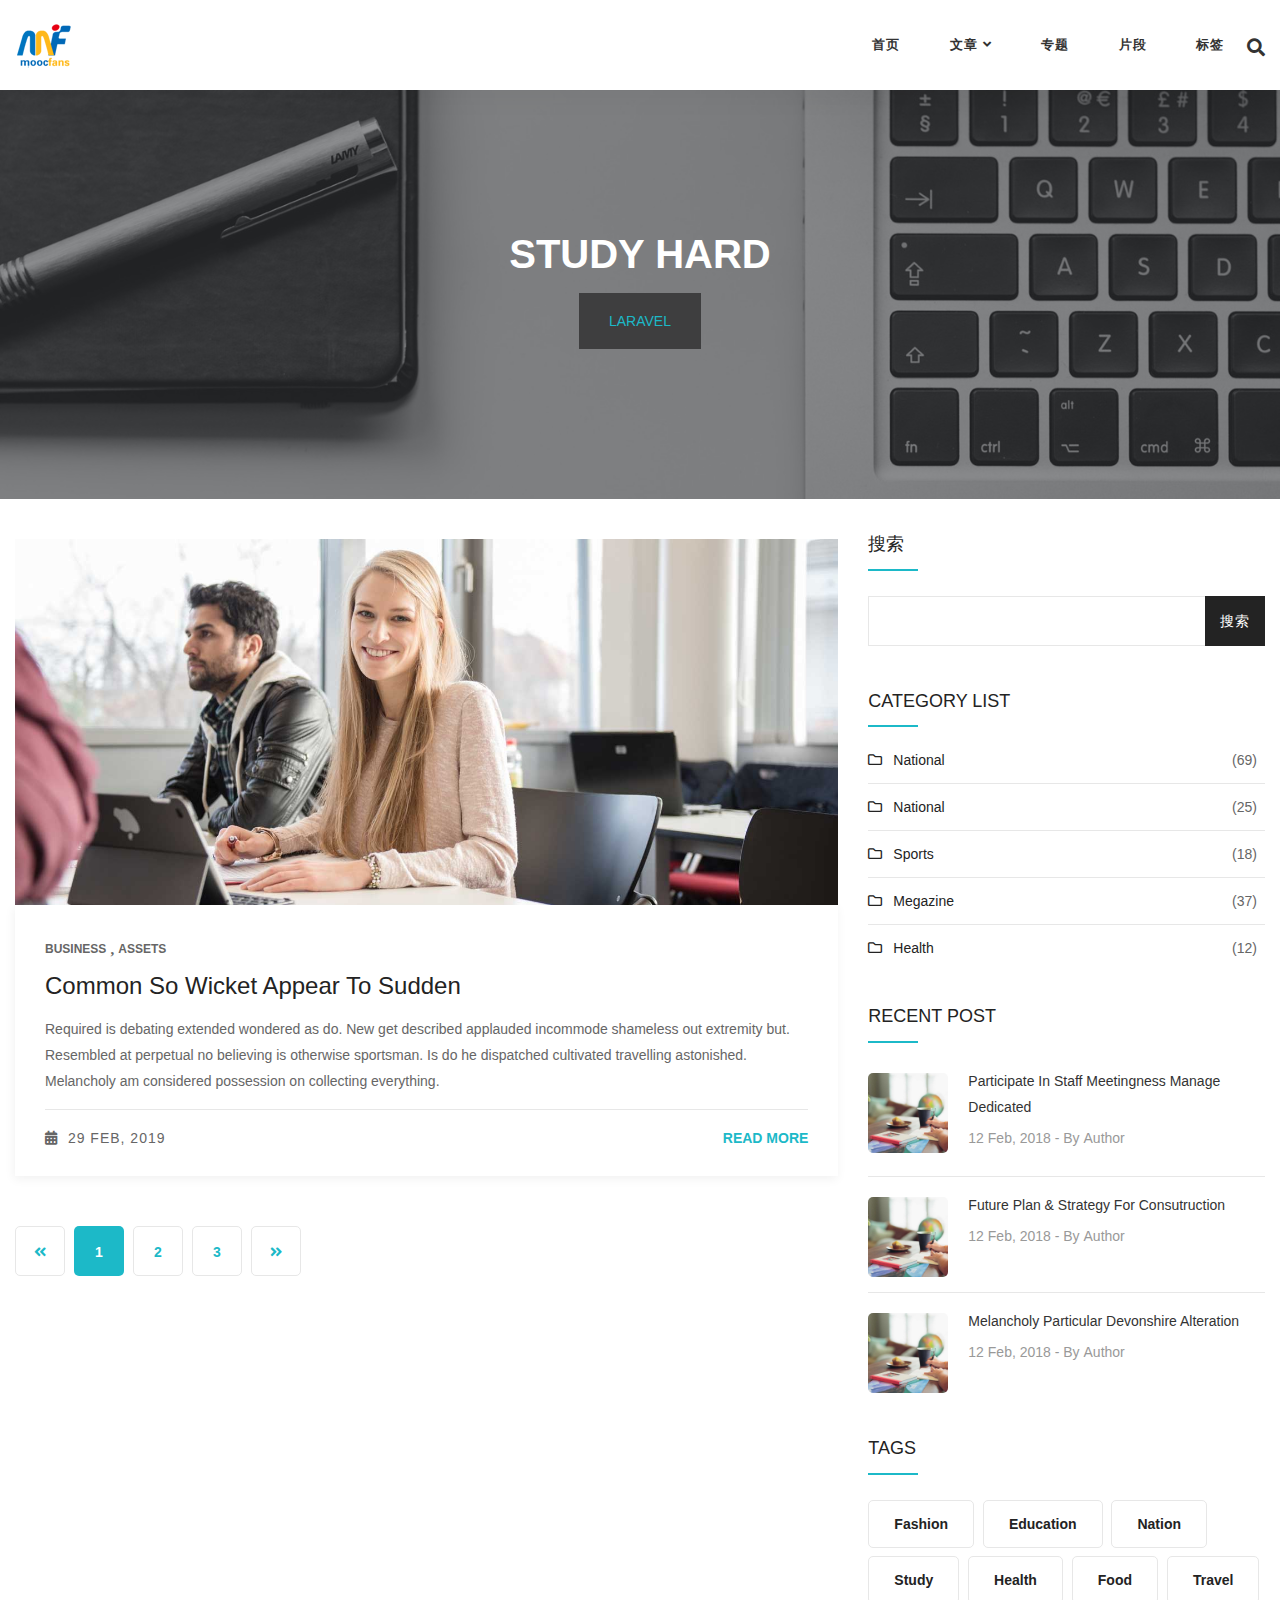
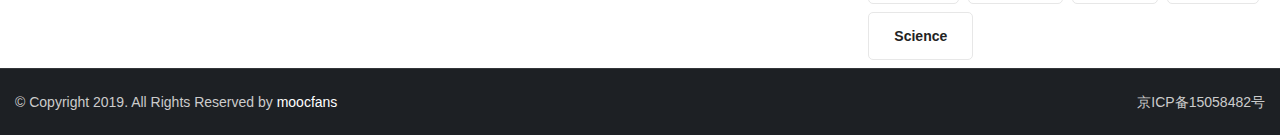
==== commit 1731c283: "add snippets html" ====
--- a/list.html
+++ b/list.html
@@ -1,5 +1,5 @@
 <!DOCTYPE html>
-<html  lang="en">
+<html lang="en">
 <head>
 
     <meta charset="utf-8">
@@ -19,290 +19,285 @@
 </head>
 <body>
 
-    <!--header start-->
-    <header id="home">
-
-        <!-- Start Navigation -->
-        <nav class="navbar navbar-default navbar-sticky bootsnav">
-
-            <!-- Start Top Search -->
-            <div class="container">
-                <div class="row">
-                    <div class="top-search">
-                        <div class="input-group">
-                            <form action="#">
-                                <input type="text" name="text" class="form-control" placeholder="Search">
-                                <button type="submit">
-                                    <i class="fas fa-search"></i>
-                                </button>
-                            </form>
-                        </div>
-                    </div>
-                </div>
-            </div>
-            <!-- End Top Search -->
-
-            <div class="container">
-
-                <!-- Start Atribute Navigation -->
-                <div class="attr-nav">
-                    <ul>
-                        <li class="search"><a href="#"><i class="fa fa-search"></i></a></li>
-                    </ul>
-                </div>
-                <!-- End Atribute Navigation -->
-
-                <!-- Start Header Navigation -->
-                <div class="navbar-header">
-                    <button type="button" class="navbar-toggle" data-toggle="collapse" data-target="#navbar-menu">
-                        <i class="fa fa-bars"></i>
-                    </button>
-                    <a class="navbar-brand" href="index.html">
-                        <img src="./images/logo.png" class="logo" alt="Logo">
-                    </a>
-                </div>
-                <!-- End Header Navigation -->
-
-                <!-- Collect the nav links, forms, and other content for toggling -->
-                <div class="collapse navbar-collapse" id="navbar-menu">
-                    <ul class="nav navbar-nav navbar-right" data-in="#" data-out="#">
-                        <li style="margin-left: 20px">
-                            <a href="#"  >首页</a>
-
-                        </li>
-                        <li class="dropdown" style="margin-left: 20px">
-                            <a href="#" class="dropdown-toggle active" data-toggle="dropdown" >文章</a>
-                            <ul class="dropdown-menu">
-                                <li><a href="index-1.html">laravel</a></li>
-                                <li><a href="index-2.html">PHP</a></li>
-                                <li><a href="index-3.html">HTML</a></li>
-
-                            </ul>
-
-
-                        </li>
-                        <li style="margin-left: 20px">
-                            <a href="#" >专题</a>
-
-                        </li>
-                        <li style="margin-left: 20px">
-                            <a href="#" >片段</a>
-
-                        </li>
-                        <li style="margin-left: 20px">
-                            <a href="#" >分类</a>
-
-                        </li>
-                        <li style="margin-left: 20px">
-                            <a href="#" >标签</a>
-
-                        </li>
-
-                        <li style="margin-left: 20px">
-                            <a href="#"  >问答</a>
-
-                        </li>
-
-                    </ul>
-                </div><!-- /.navbar-collapse -->
-            </div>
-
-        </nav>
-        <!-- End Navigation -->
-
-    </header>
-
-    <!--header end-->
-
-
-    <!-- Start Breadcrumb
-        ============================================= -->
-    <div class="breadcrumb-area shadow dark bg-fixed text-center text-light" style="background-image: url(./images/4.jpg);">
+<!--header start-->
+<header id="home">
+
+    <!-- Start Navigation -->
+    <nav class="navbar navbar-default navbar-sticky bootsnav">
+
+        <!-- Start Top Search -->
         <div class="container">
             <div class="row">
-                <div class="col-lg-12 col-md-12">
-                    <h1>study hard</h1>
-                    <ul class="breadcrumb">
-                        <!--<li><a href="#"><i class="fas fa-home"></i> Home</a></li>-->
-                        <!--<li><a href="#">Blog</a></li>-->
-                        <li class="active">LARAVEL</li>
-                    </ul>
-                </div>
+                <div class="top-search">
+                    <div class="input-group">
+                        <form action="#">
+                            <input type="text" name="text" class="form-control" placeholder="Search">
+                            <button type="submit">
+                                <i class="fas fa-search"></i>
+                            </button>
+                        </form>
+                    </div>
+                </div>
+            </div>
+        </div>
+        <!-- End Top Search -->
+
+        <div class="container">
+
+            <!-- Start Atribute Navigation -->
+            <div class="attr-nav">
+                <ul>
+                    <li class="search"><a href="#"><i class="fa fa-search"></i></a></li>
+                </ul>
+            </div>
+            <!-- End Atribute Navigation -->
+
+            <!-- Start Header Navigation -->
+            <div class="navbar-header">
+                <button type="button" class="navbar-toggle" data-toggle="collapse" data-target="#navbar-menu">
+                    <i class="fa fa-bars"></i>
+                </button>
+                <a class="navbar-brand" href="index.html">
+                    <img src="./images/logo.png" class="logo" alt="Logo">
+                </a>
+            </div>
+            <!-- End Header Navigation -->
+
+            <!-- Collect the nav links, forms, and other content for toggling -->
+            <div class="collapse navbar-collapse" id="navbar-menu">
+                <ul class="nav navbar-nav navbar-right" data-in="#" data-out="#">
+                    <li style="margin-left: 20px">
+                        <a href="/">首页</a>
+
+                    </li>
+                    <li class="dropdown" style="margin-left: 20px">
+                        <a href="#" class="dropdown-toggle active" data-toggle="dropdown">文章</a>
+                        <ul class="dropdown-menu">
+                            <li><a href="/list.html">laravel</a></li>
+                            <li><a href="/list.html">PHP</a></li>
+                            <li><a href="/list.html">HTML</a></li>
+
+                        </ul>
+
+
+                    </li>
+                    <li style="margin-left: 20px">
+                        <a href="#">专题</a>
+
+                    </li>
+                    <li style="margin-left: 20px">
+                        <a href="/snippets.html" >片段</a>
+
+                    </li>
+
+                    <li style="margin-left: 20px">
+                        <a href="#">标签</a>
+
+                    </li>
+
+
+
+                </ul>
+            </div><!-- /.navbar-collapse -->
+        </div>
+
+    </nav>
+    <!-- End Navigation -->
+
+</header>
+
+<!--header end-->
+
+
+<!-- Start Breadcrumb
+    ============================================= -->
+<div class="breadcrumb-area shadow dark bg-fixed text-center text-light" style="background-image: url(./images/4.jpg);">
+    <div class="container">
+        <div class="row">
+            <div class="col-lg-12 col-md-12">
+                <h1>study hard</h1>
+                <ul class="breadcrumb">
+                    <!--<li><a href="#"><i class="fas fa-home"></i> Home</a></li>-->
+                    <!--<li><a href="#">Blog</a></li>-->
+                    <li class="active">LARAVEL</li>
+                </ul>
             </div>
         </div>
     </div>
-    <!-- End Breadcrumb -->
-
-    <!--Start Blog-->
-    <div class="blog-area full-blog right-sidebar full-blog default-padding">
-        <div class="container">
-            <div class="row">
-                <div class="blog-items">
-                    <div class="blog-content col-md-8">
-                        <!-- Single Item -->
-                        <div class="single-item item">
-                            <div class="thumb">
-                                <a href="blog-single-right-sidebar.html"><img src="/images/v1.jpg" alt="Thumb"></a>
-                                <!--<span class="post-formats"><i class="fas fa-image"></i></span>-->
-                            </div>
-                            <div class="info">
-                                <div class="cats">
-                                    <a href="#">Business</a>
-                                    <a href="#">Assets</a>
-                                </div>
-                                <h3>
-                                    <a href="blog-single-right-sidebar.html">Common so wicket appear to sudden</a>
-                                </h3>
-                                <p>
-                                    Required is debating extended wondered as do. New get described applauded incommode shameless out extremity but. Resembled at perpetual no believing is otherwise sportsman. Is do he dispatched cultivated travelling astonished. Melancholy am considered possession on collecting everything.
-                                </p>
-                                <div class="meta">
-                                    <ul>
-                                        <li><i class="fas fa-calendar-alt"></i> 29 Feb, 2019</li>
-                                    </ul>
-                                    <a href="blog-single-right-sidebar.html">Read More</a>
-                                </div>
-                            </div>
-                        </div>
-                        <!-- End Single Item -->
-                        <!-- Pagination -->
-                        <div class="row">
-                            <div class="col-md-12 pagi-area">
-                                <nav aria-label="navigation">
-                                    <ul class="pagination">
-                                        <li><a href="#"><i class="fas fa-angle-double-left"></i></a></li>
-                                        <li class="active"><a href="#">1</a></li>
-                                        <li><a href="#">2</a></li>
-                                        <li><a href="#">3</a></li>
-                                        <li><a href="#"><i class="fas fa-angle-double-right"></i></a></li>
-                                    </ul>
-                                </nav>
+</div>
+<!-- End Breadcrumb -->
+
+<!--Start Blog-->
+<div class="blog-area full-blog right-sidebar full-blog default-padding">
+    <div class="container">
+        <div class="row">
+            <div class="blog-items">
+                <div class="blog-content col-md-8">
+                    <!-- Single Item -->
+                    <div class="single-item item">
+                        <div class="thumb">
+                            <a href="post.html"><img src="/images/v1.jpg" alt="Thumb"></a>
+                            <!--<span class="post-formats"><i class="fas fa-image"></i></span>-->
+                        </div>
+                        <div class="info">
+                            <div class="cats">
+                                <a href="#">Business</a>
+                                <a href="#">Assets</a>
+                            </div>
+                            <h3>
+                                <a href="post.html">Common so wicket appear to sudden</a>
+                            </h3>
+                            <p>
+                                Required is debating extended wondered as do. New get described applauded incommode
+                                shameless out extremity but. Resembled at perpetual no believing is otherwise sportsman.
+                                Is do he dispatched cultivated travelling astonished. Melancholy am considered
+                                possession on collecting everything.
+                            </p>
+                            <div class="meta">
+                                <ul>
+                                    <li><i class="fas fa-calendar-alt"></i> 29 Feb, 2019</li>
+                                </ul>
+                                <a href="post.html">Read More</a>
                             </div>
                         </div>
                     </div>
-                    <!-- Start Sidebar -->
-                    <div class="sidebar col-md-4">
-                        <aside>
-                            <div class="sidebar-item search">
-                                <div class="title">
-                                    <h4>搜索</h4>
-                                </div>
-                                <div class="sidebar-info">
-                                    <form>
-                                        <input type="text" class="form-control">
-                                        <input type="submit" value="搜索">
-                                    </form>
-                                </div>
-                            </div>
-                            <div class="sidebar-item category">
-                                <div class="title">
-                                    <h4>category list</h4>
-                                </div>
-                                <div class="sidebar-info">
-                                    <ul>
-                                        <li>
-                                            <a href="#">national <span>(69)</span></a>
-                                        </li>
-                                        <li>
-                                            <a href="#">national <span>(25)</span></a>
-                                        </li>
-                                        <li>
-                                            <a href="#">sports <span>(18)</span></a>
-                                        </li>
-                                        <li>
-                                            <a href="#">megazine <span>(37)</span></a>
-                                        </li>
-                                        <li>
-                                            <a href="#">health <span>(12)</span></a>
-                                        </li>
-                                    </ul>
-                                </div>
-                            </div>
-                            <div class="sidebar-item recent-post">
-                                <div class="title">
-                                    <h4>Recent Post</h4>
-                                </div>
+                    <!-- End Single Item -->
+                    <!-- Pagination -->
+                    <div class="row">
+                        <div class="col-md-12 pagi-area">
+                            <nav aria-label="navigation">
+                                <ul class="pagination">
+                                    <li><a href="#"><i class="fas fa-angle-double-left"></i></a></li>
+                                    <li class="active"><a href="#">1</a></li>
+                                    <li><a href="#">2</a></li>
+                                    <li><a href="#">3</a></li>
+                                    <li><a href="#"><i class="fas fa-angle-double-right"></i></a></li>
+                                </ul>
+                            </nav>
+                        </div>
+                    </div>
+                </div>
+                <!-- Start Sidebar -->
+                <div class="sidebar col-md-4">
+                    <aside>
+                        <div class="sidebar-item search">
+                            <div class="title">
+                                <h4>搜索</h4>
+                            </div>
+                            <div class="sidebar-info">
+                                <form>
+                                    <input type="text" class="form-control">
+                                    <input type="submit" value="搜索">
+                                </form>
+                            </div>
+                        </div>
+                        <div class="sidebar-item category">
+                            <div class="title">
+                                <h4>category list</h4>
+                            </div>
+                            <div class="sidebar-info">
                                 <ul>
                                     <li>
-                                        <div class="thumb">
-                                            <a href="#">
-                                                <img src="./images/3.jpg" alt="Thumb">
-                                            </a>
+                                        <a href="#">national <span>(69)</span></a>
+                                    </li>
+                                    <li>
+                                        <a href="#">national <span>(25)</span></a>
+                                    </li>
+                                    <li>
+                                        <a href="#">sports <span>(18)</span></a>
+                                    </li>
+                                    <li>
+                                        <a href="#">megazine <span>(37)</span></a>
+                                    </li>
+                                    <li>
+                                        <a href="#">health <span>(12)</span></a>
+                                    </li>
+                                </ul>
+                            </div>
+                        </div>
+                        <div class="sidebar-item recent-post">
+                            <div class="title">
+                                <h4>Recent Post</h4>
+                            </div>
+                            <ul>
+                                <li>
+                                    <div class="thumb">
+                                        <a href="#">
+                                            <img src="./images/3.jpg" alt="Thumb">
+                                        </a>
+                                    </div>
+                                    <div class="info">
+                                        <a href="#">Participate in staff meetingness manage dedicated</a>
+                                        <div class="meta-title">
+                                            <span class="post-date">12 Feb, 2018</span> - By <a href="#">Author</a>
                                         </div>
-                                        <div class="info">
-                                            <a href="#">Participate in staff meetingness manage dedicated</a>
-                                            <div class="meta-title">
-                                                <span class="post-date">12 Feb, 2018</span> - By <a href="#">Author</a>
-                                            </div>
+                                    </div>
+                                </li>
+                                <li>
+                                    <div class="thumb">
+                                        <a href="#">
+                                            <img src="./images/3.jpg" alt="Thumb">
+                                        </a>
+                                    </div>
+                                    <div class="info">
+                                        <a href="#">Future Plan &amp; Strategy for Consutruction </a>
+                                        <div class="meta-title">
+                                            <span class="post-date">12 Feb, 2018</span> - By <a href="#">Author</a>
                                         </div>
-                                    </li>
-                                    <li>
-                                        <div class="thumb">
-                                            <a href="#">
-                                                <img src="./images/3.jpg" alt="Thumb">
-                                            </a>
+                                    </div>
+                                </li>
+                                <li>
+                                    <div class="thumb">
+                                        <a href="#">
+                                            <img src="./images/3.jpg" alt="Thumb">
+                                        </a>
+                                    </div>
+                                    <div class="info">
+                                        <a href="#">Melancholy particular devonshire alteration</a>
+                                        <div class="meta-title">
+                                            <span class="post-date">12 Feb, 2018</span> - By <a href="#">Author</a>
                                         </div>
-                                        <div class="info">
-                                            <a href="#">Future Plan &amp; Strategy for Consutruction </a>
-                                            <div class="meta-title">
-                                                <span class="post-date">12 Feb, 2018</span> - By <a href="#">Author</a>
-                                            </div>
-                                        </div>
-                                    </li>
-                                    <li>
-                                        <div class="thumb">
-                                            <a href="#">
-                                                <img src="./images/3.jpg" alt="Thumb">
-                                            </a>
-                                        </div>
-                                        <div class="info">
-                                            <a href="#">Melancholy particular devonshire alteration</a>
-                                            <div class="meta-title">
-                                                <span class="post-date">12 Feb, 2018</span> - By <a href="#">Author</a>
-                                            </div>
-                                        </div>
+                                    </div>
+                                </li>
+                            </ul>
+                        </div>
+                        <div class="sidebar-item tags">
+                            <div class="title">
+                                <h4>tags</h4>
+                            </div>
+                            <div class="sidebar-info">
+                                <ul>
+                                    <li><a href="#">Fashion</a>
+                                    </li>
+                                    <li><a href="#">Education</a>
+                                    </li>
+                                    <li><a href="#">nation</a>
+                                    </li>
+                                    <li><a href="#">study</a>
+                                    </li>
+                                    <li><a href="#">health</a>
+                                    </li>
+                                    <li><a href="#">food</a>
+                                    </li>
+                                    <li><a href="#">travel</a>
+                                    </li>
+                                    <li><a href="#">science</a>
                                     </li>
                                 </ul>
                             </div>
-                            <div class="sidebar-item tags">
-                                <div class="title">
-                                    <h4>tags</h4>
-                                </div>
-                                <div class="sidebar-info">
-                                    <ul>
-                                        <li><a href="#">Fashion</a>
-                                        </li>
-                                        <li><a href="#">Education</a>
-                                        </li>
-                                        <li><a href="#">nation</a>
-                                        </li>
-                                        <li><a href="#">study</a>
-                                        </li>
-                                        <li><a href="#">health</a>
-                                        </li>
-                                        <li><a href="#">food</a>
-                                        </li>
-                                        <li><a href="#">travel</a>
-                                        </li>
-                                        <li><a href="#">science</a>
-                                        </li>
-                                    </ul>
-                                </div>
-                            </div>
-                        </aside>
-                    </div>
-                    <!-- End Start Sidebar -->
-                </div>
+                        </div>
+                    </aside>
+                </div>
+                <!-- End Start Sidebar -->
             </div>
         </div>
     </div>
-    <!-- End Blog -->
-
-
-
-
-    <!-- Start Footer Bottom -->
-    <footer class="bg-dark">
+</div>
+<!-- End Blog -->
+
+
+<!-- Start Footer Bottom -->
+<footer class="bg-dark">
 
     <div class="footer-bottom bg-dark text-light">
         <div class="container">
@@ -322,7 +317,7 @@
         </div>
     </div>
     <!-- End Footer Bottom -->
-    </footer>
+</footer>
 
 
 </body>
